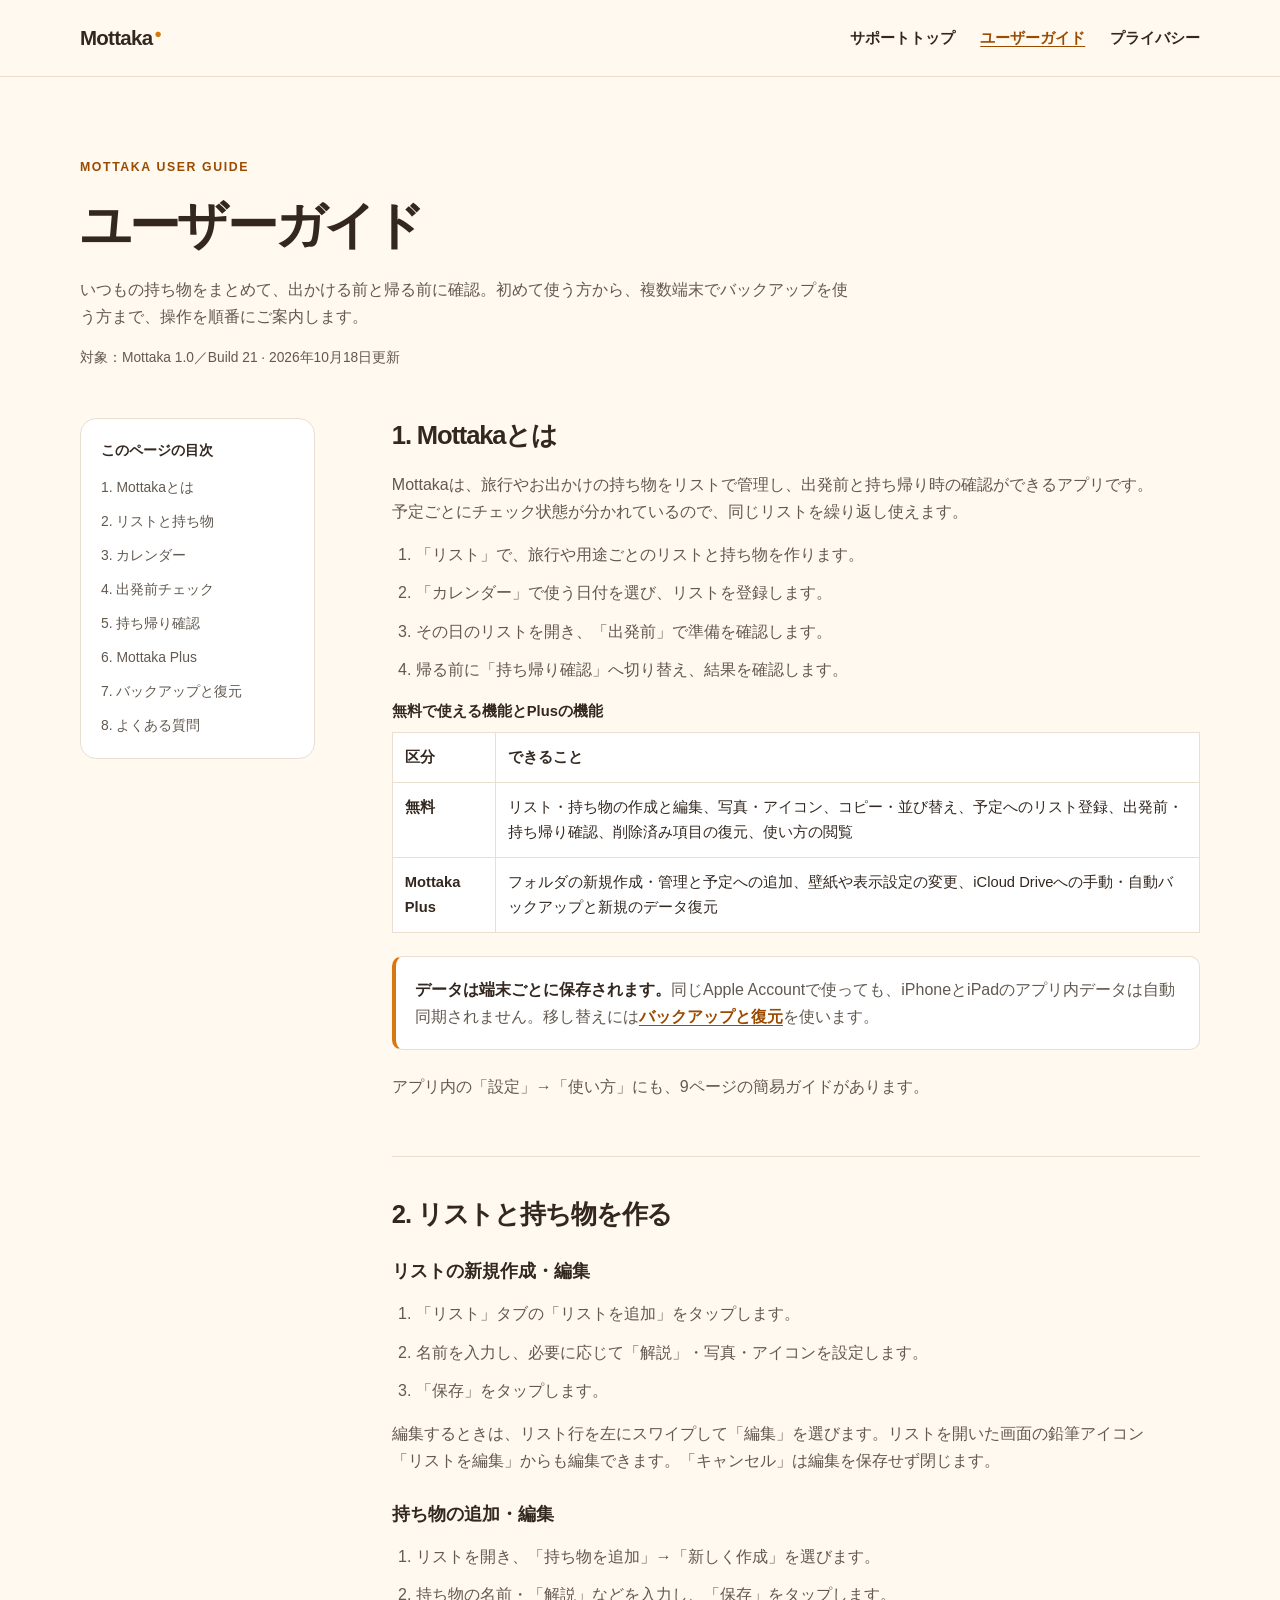
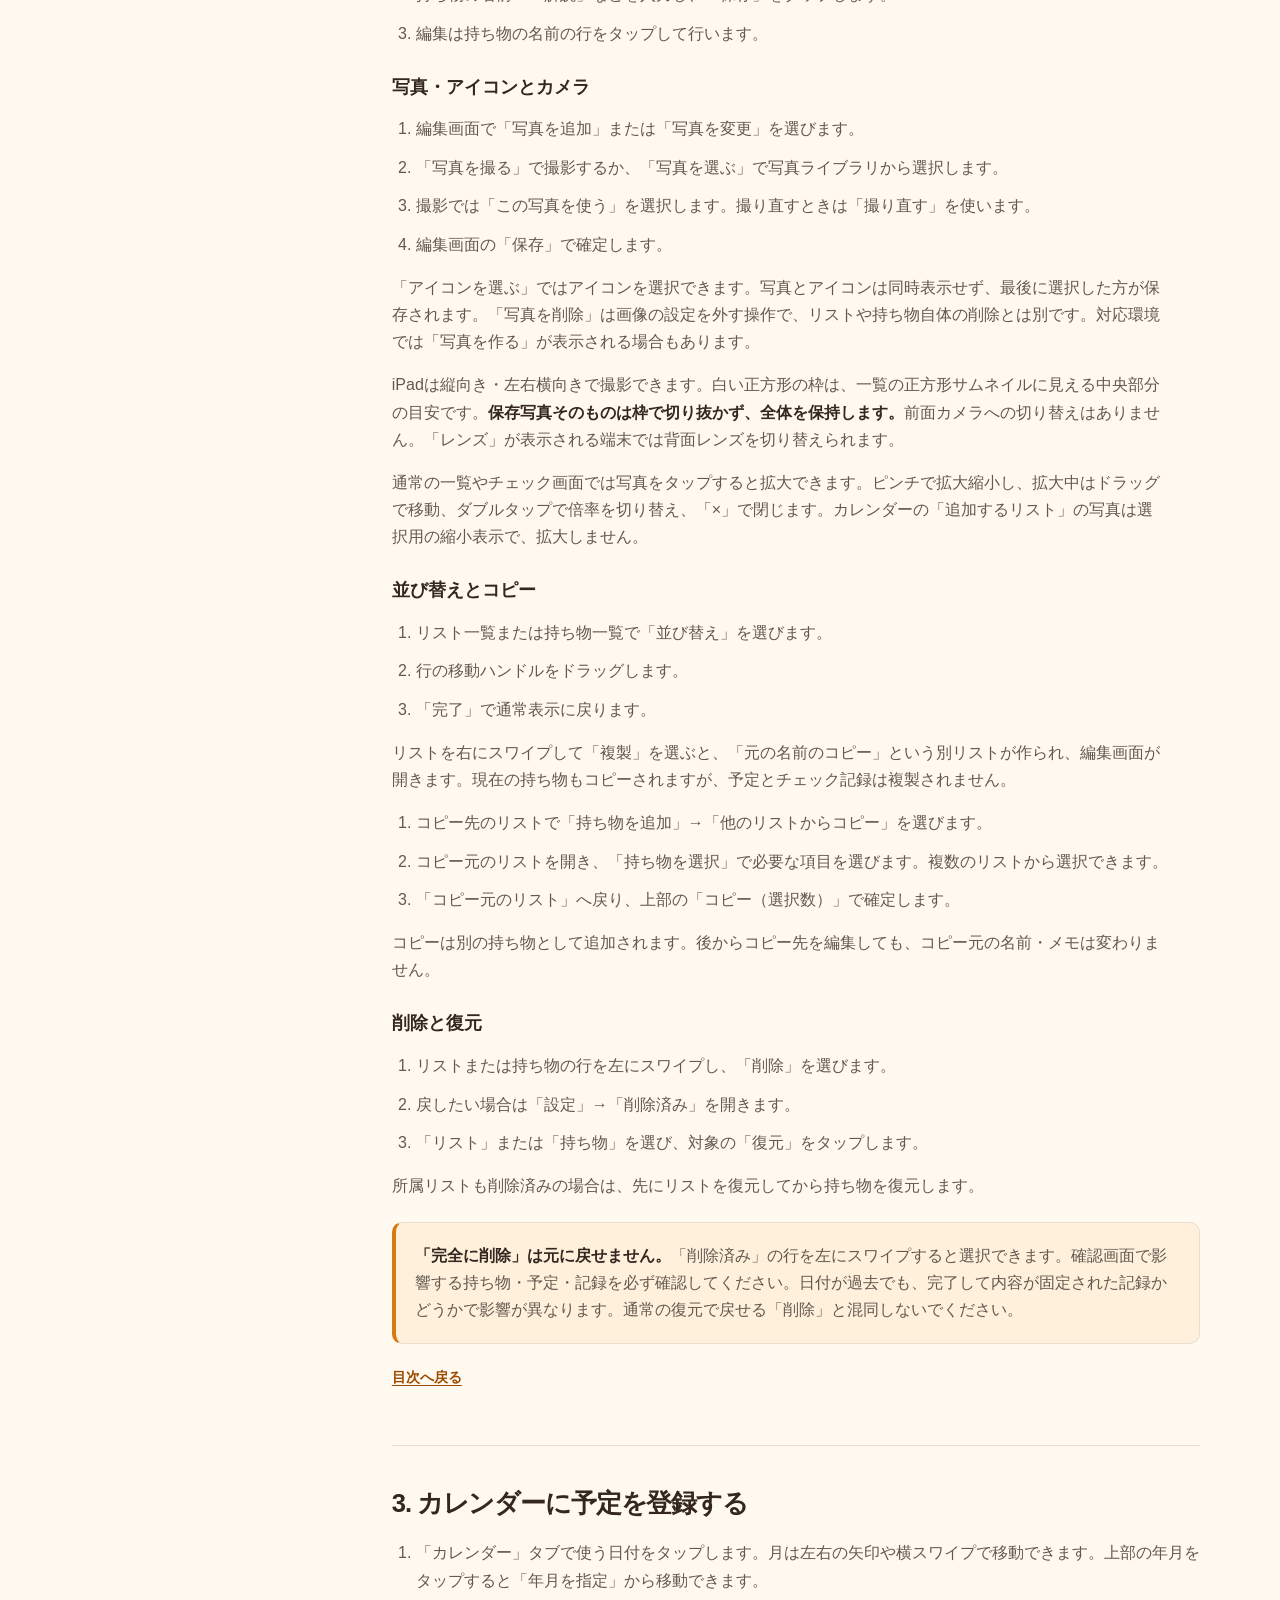
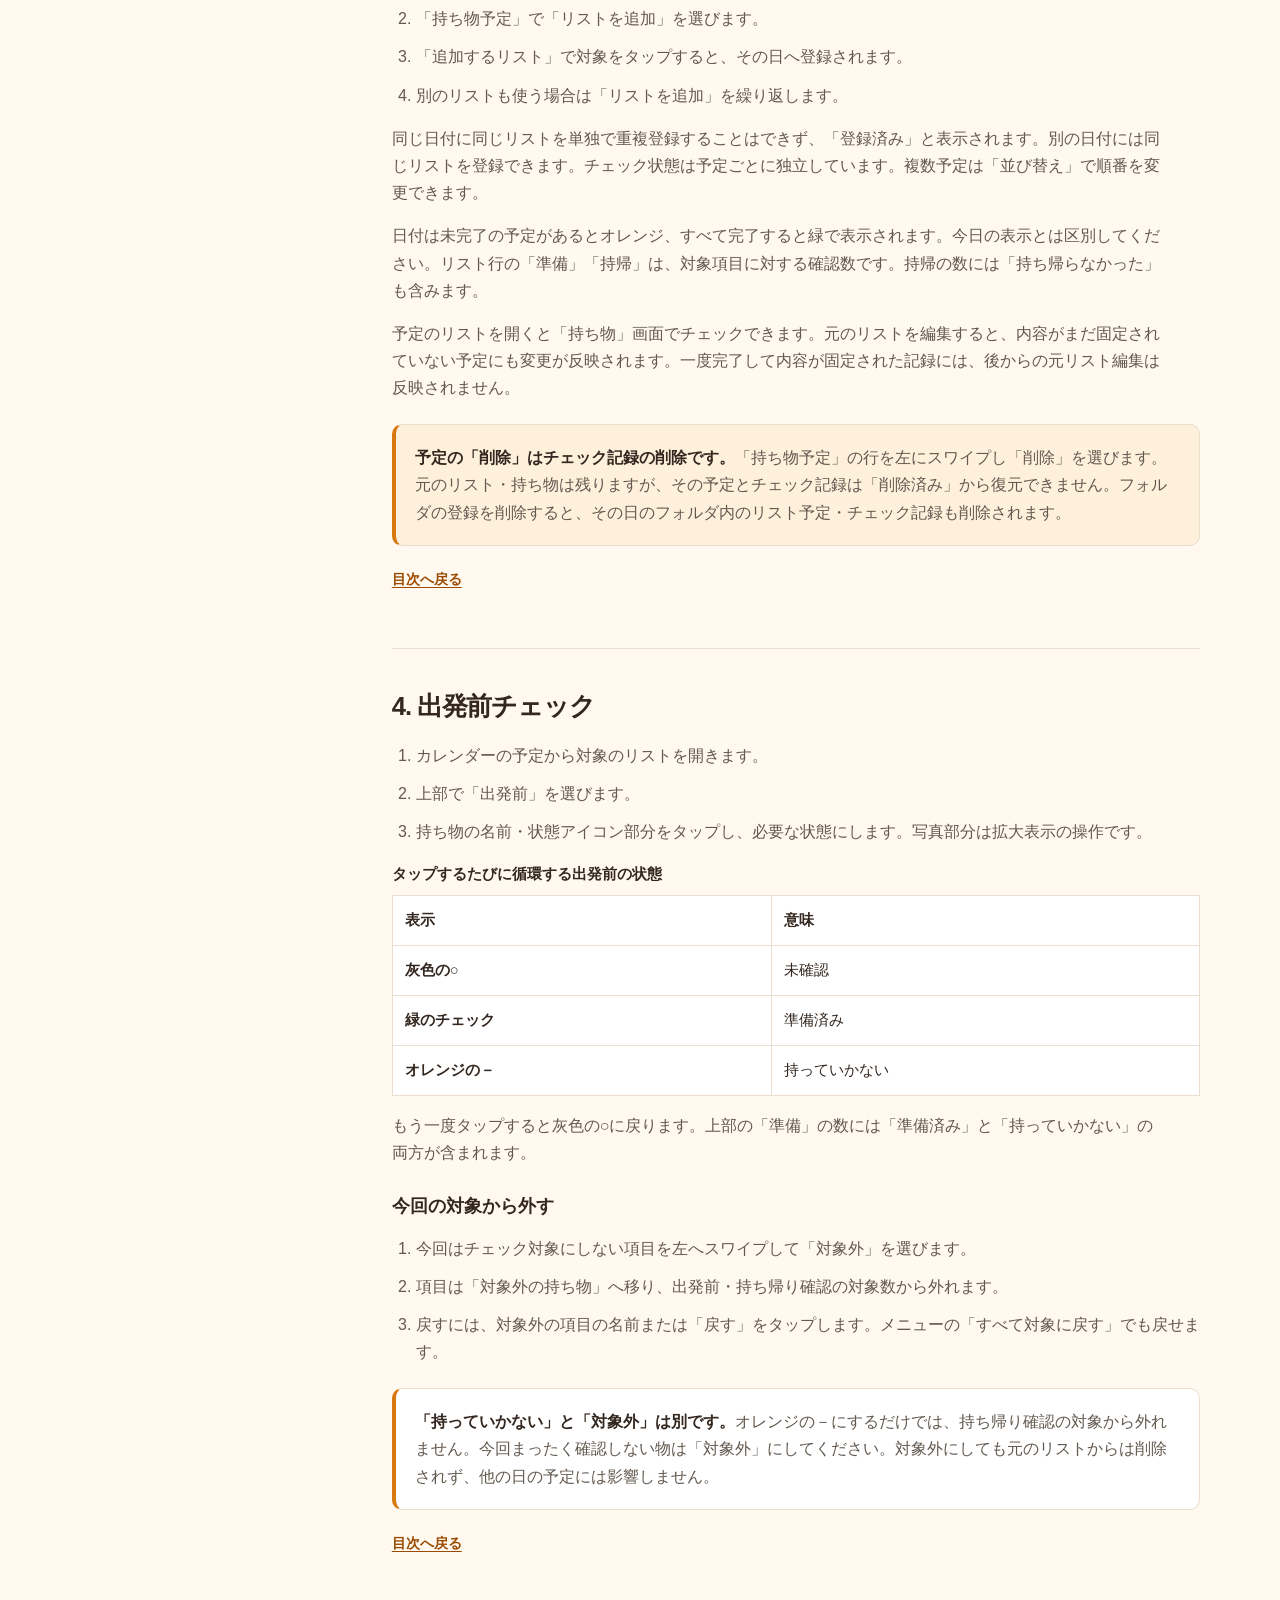
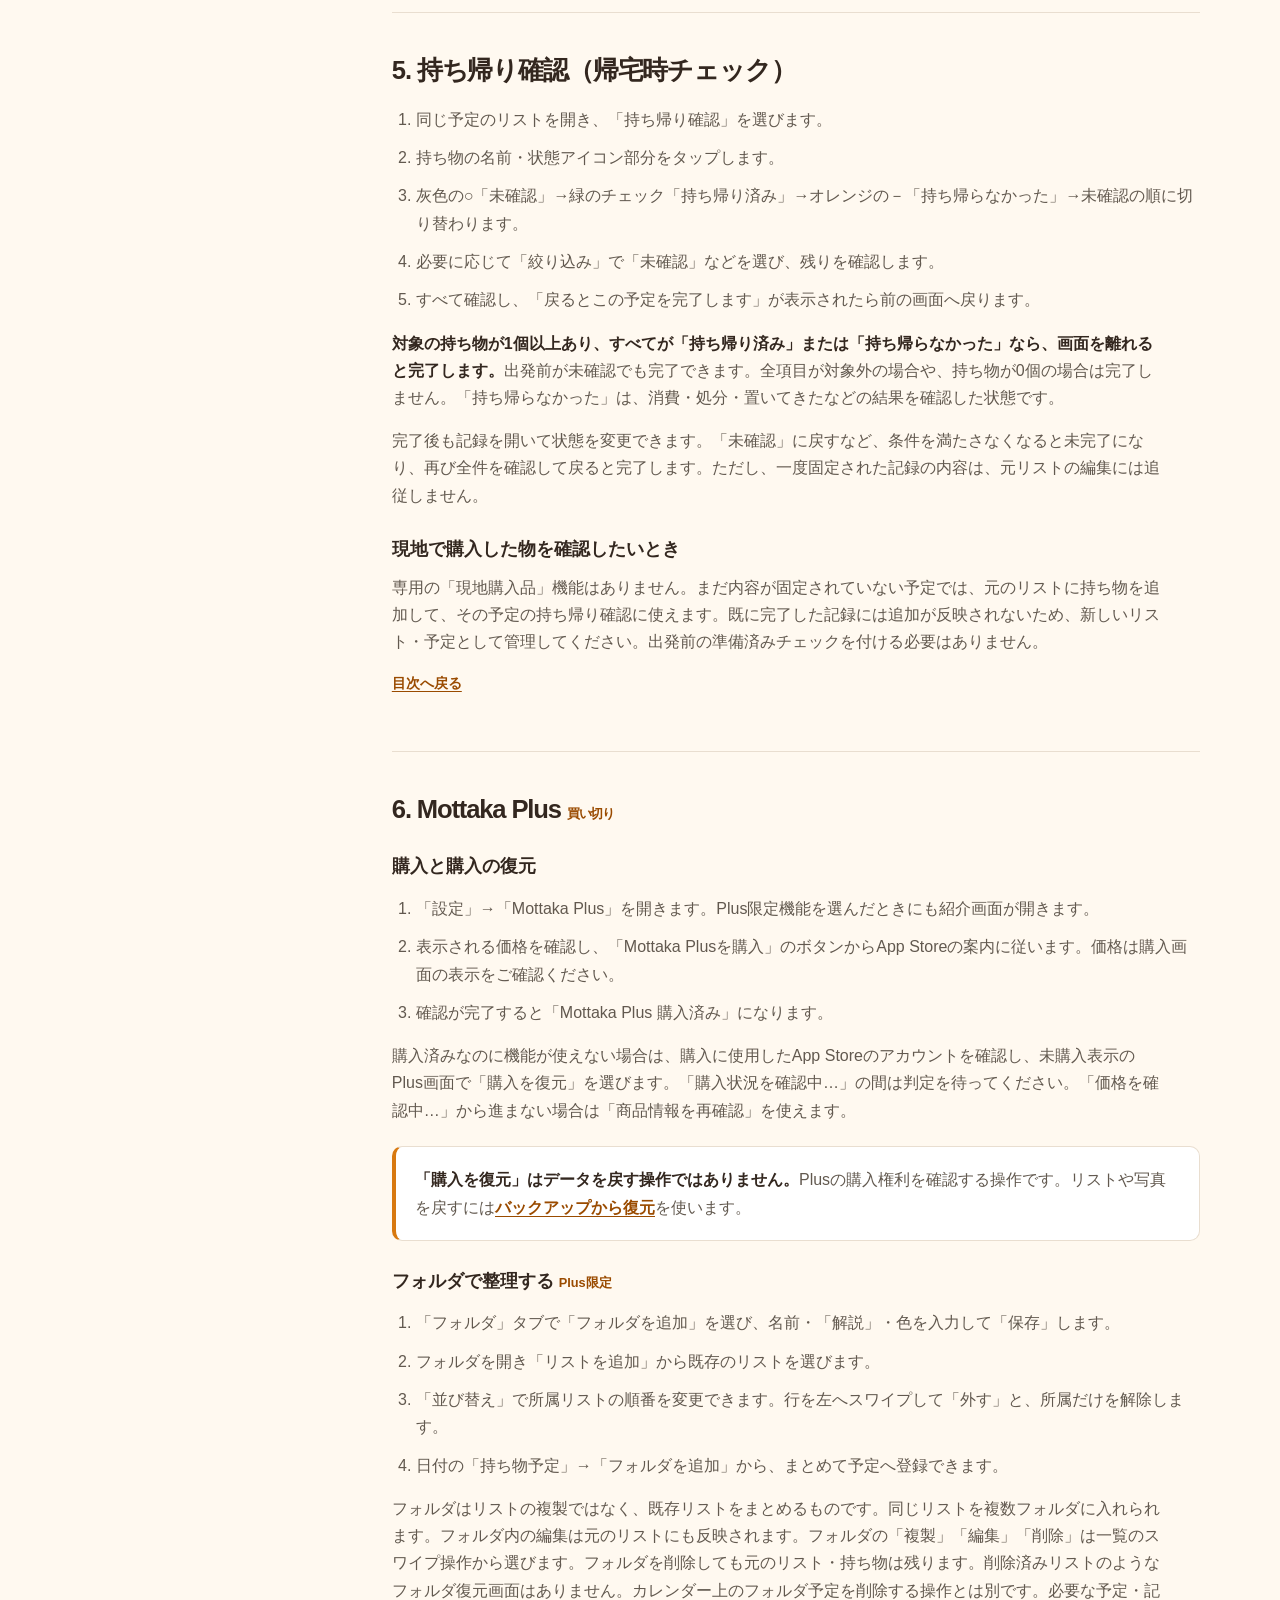
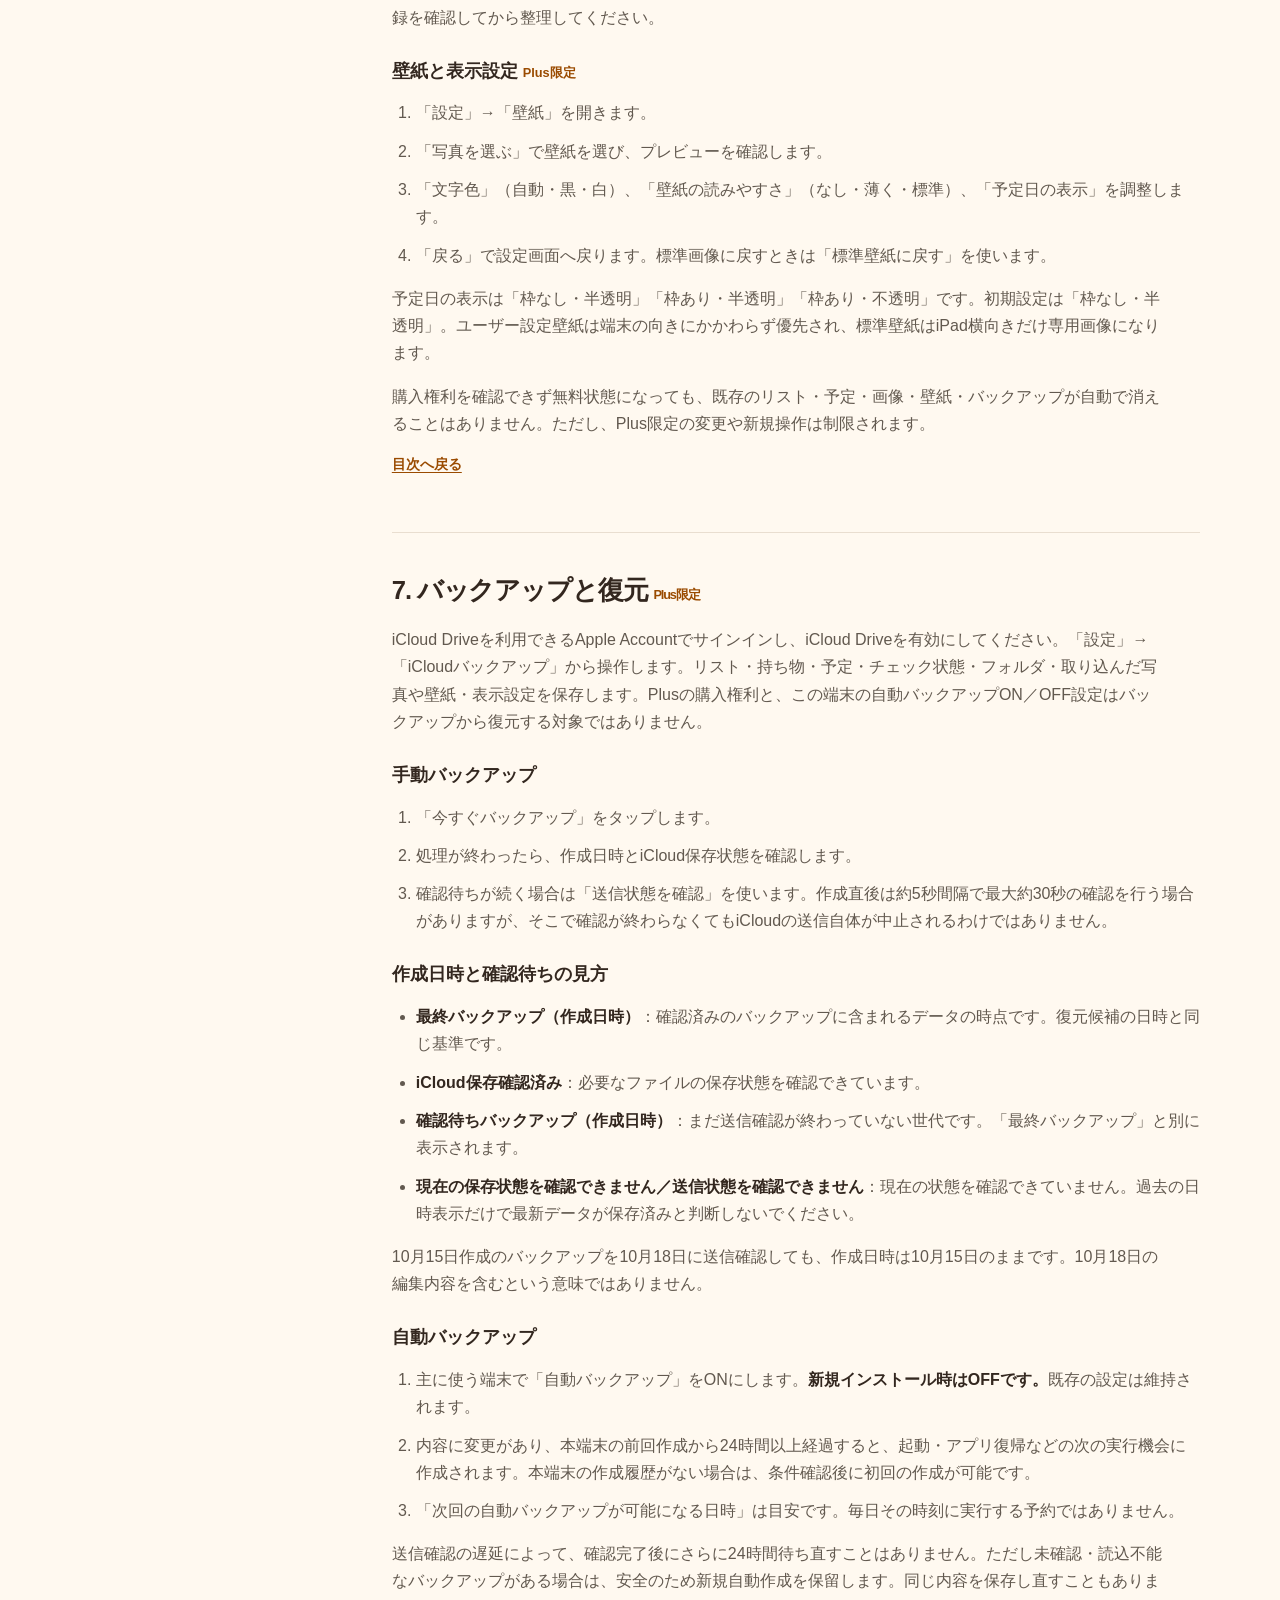
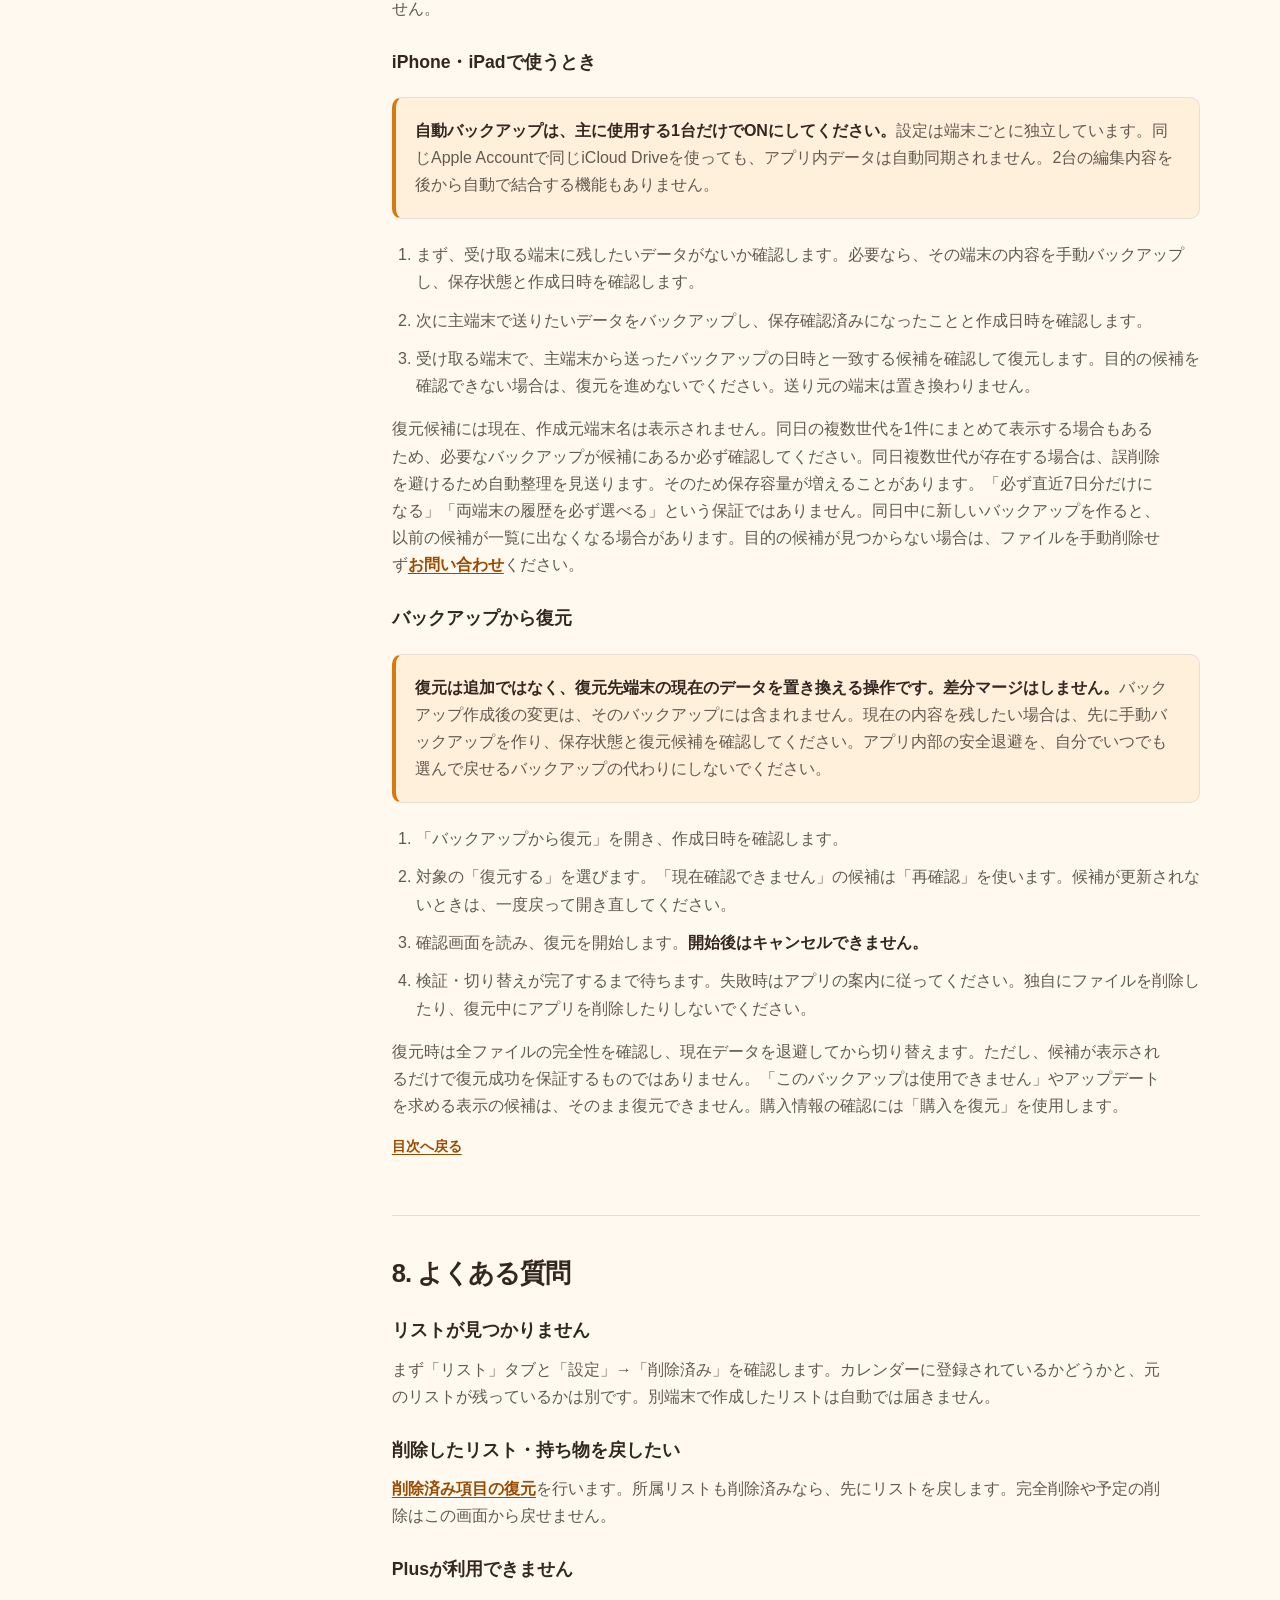
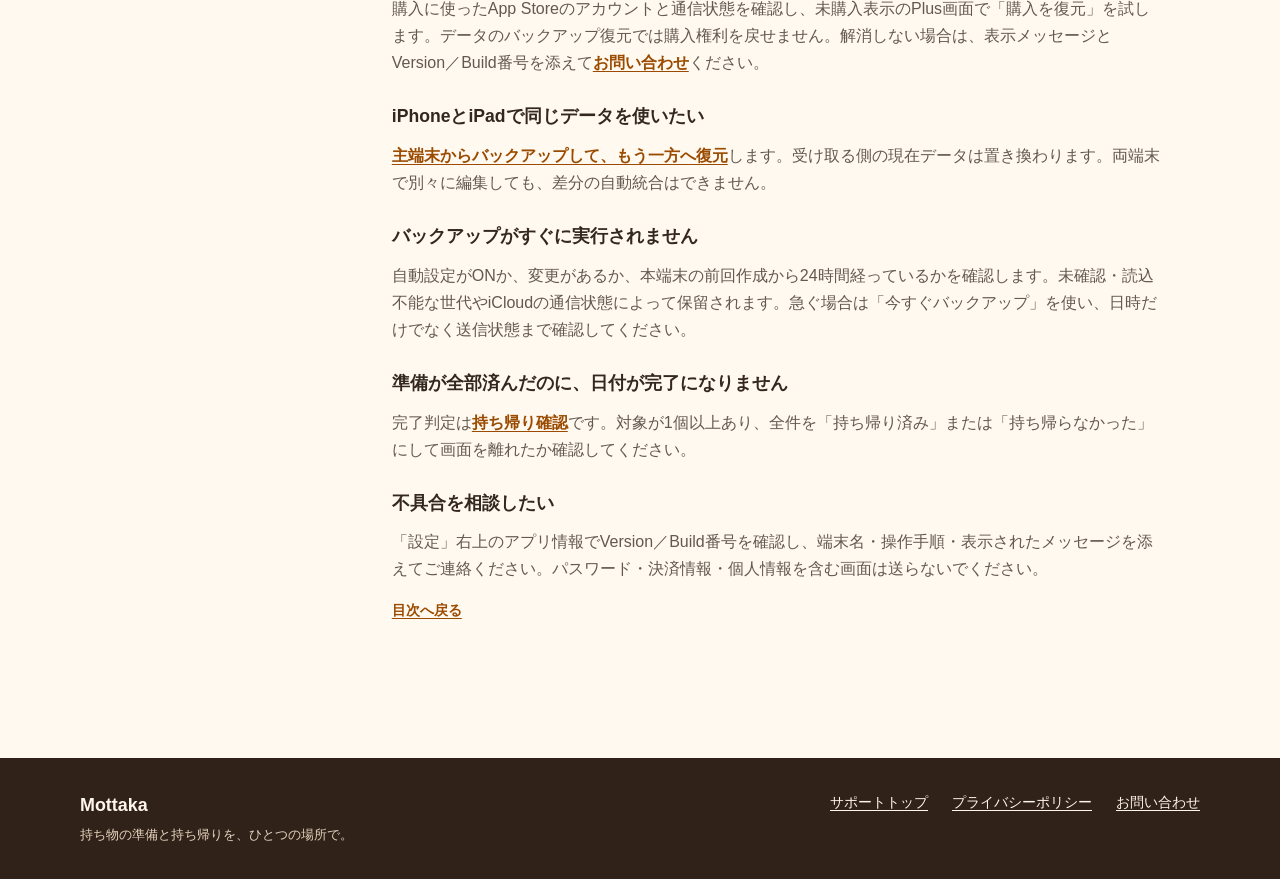
==== guide.html @ 9df83cac "Publish Mottaka user guide" ====
<!doctype html>
<html lang="ja">
<head>
  <meta charset="utf-8">
  <meta name="viewport" content="width=device-width, initial-scale=1">
  <meta name="description" content="Mottaka 1.0のユーザーガイド。リスト作成、予定、出発前・持ち帰り確認、Mottaka Plus、iCloudバックアップと復元の操作を説明します。">
  <meta name="theme-color" content="#fff9f0">
  <title>ユーザーガイド | Mottaka</title>
  <link rel="stylesheet" href="style.css">
  <style>
    .guide h3 { margin: 1.8rem 0 .8rem; }
    .guide ol, .guide ul { padding-left: 1.5rem; color: var(--muted); }
    .guide li { margin-bottom: .7rem; }
    .guide strong { color: var(--ink); }
    .guide .callout { margin: 1.4rem 0; padding: 1.2rem; background: var(--white); border: 1px solid var(--line); border-left: 4px solid var(--orange); border-radius: 10px; }
    .guide .callout p:last-child { margin-bottom: 0; }
    .guide .warning { background: #fff0dc; }
    .guide .badge { font-size: .8rem; color: var(--orange-dark); white-space: nowrap; }
    .guide .table-scroll { overflow-x: auto; margin: 1rem 0; }
    .guide table { width: 100%; border-collapse: collapse; background: var(--white); font-size: .92rem; }
    .guide caption { text-align: left; font-weight: 750; margin-bottom: .5rem; }
    .guide th, .guide td { border: 1px solid var(--line); padding: .75rem; text-align: left; vertical-align: top; }
    .guide th { color: var(--ink); }
    .guide .back-to-toc { font-size: .86rem; }
    .guide figure { margin: 1.5rem 0; }
    .guide figcaption { margin-top: .5rem; color: var(--muted); font-size: .86rem; }
    .guide figure[hidden] { display: none; }
    @media print { .site-header, .site-footer, .policy-toc, .back-to-toc { display: none; } .policy-layout { display: block; } .policy-section { break-inside: auto; } }
  </style>
</head>
<body>
  <a class="skip-link" href="#main">本文へ移動</a>
  <header class="site-header">
    <div class="shell header-inner">
      <a class="brand" href="index.html" aria-label="Mottaka サポートのトップへ">Mottaka<span class="brand-paw" aria-hidden="true">●</span></a>
      <nav class="site-nav" aria-label="メインナビゲーション">
        <a href="index.html">サポートトップ</a><a href="guide.html" aria-current="page">ユーザーガイド</a><a href="privacy.html">プライバシー</a>
      </nav>
    </div>
  </header>
  <main id="main" class="policy-page shell guide">
    <div class="policy-intro">
      <p class="eyebrow">Mottaka USER GUIDE</p>
      <h1>ユーザーガイド</h1>
      <p>いつもの持ち物をまとめて、出かける前と帰る前に確認。初めて使う方から、複数端末でバックアップを使う方まで、操作を順番にご案内します。</p>
      <p class="policy-date">対象：Mottaka 1.0／Build 21 · 2026年10月18日更新</p>
    </div>
    <div class="policy-layout">
      <nav class="policy-toc" id="toc" aria-label="ユーザーガイドの目次">
        <p>このページの目次</p>
        <a href="#overview">1. Mottakaとは</a><a href="#lists">2. リストと持ち物</a><a href="#calendar">3. カレンダー</a><a href="#departure">4. 出発前チェック</a><a href="#return">5. 持ち帰り確認</a><a href="#plus">6. Mottaka Plus</a><a href="#backup">7. バックアップと復元</a><a href="#faq">8. よくある質問</a>
      </nav>
      <div class="policy-content">
        <section class="policy-section" id="overview" aria-labelledby="overview-title">
          <h2 id="overview-title">1. Mottakaとは</h2>
          <p>Mottakaは、旅行やお出かけの持ち物をリストで管理し、出発前と持ち帰り時の確認ができるアプリです。予定ごとにチェック状態が分かれているので、同じリストを繰り返し使えます。</p>
          <ol><li>「リスト」で、旅行や用途ごとのリストと持ち物を作ります。</li><li>「カレンダー」で使う日付を選び、リストを登録します。</li><li>その日のリストを開き、「出発前」で準備を確認します。</li><li>帰る前に「持ち帰り確認」へ切り替え、結果を確認します。</li></ol>
          <div class="table-scroll"><table><caption>無料で使える機能とPlusの機能</caption><thead><tr><th scope="col">区分</th><th scope="col">できること</th></tr></thead><tbody><tr><th scope="row">無料</th><td>リスト・持ち物の作成と編集、写真・アイコン、コピー・並び替え、予定へのリスト登録、出発前・持ち帰り確認、削除済み項目の復元、使い方の閲覧</td></tr><tr><th scope="row">Mottaka Plus</th><td>フォルダの新規作成・管理と予定への追加、壁紙や表示設定の変更、iCloud Driveへの手動・自動バックアップと新規のデータ復元</td></tr></tbody></table></div>
          <div class="callout"><p><strong>データは端末ごとに保存されます。</strong>同じApple Accountで使っても、iPhoneとiPadのアプリ内データは自動同期されません。移し替えには<a href="#backup-sharing">バックアップと復元</a>を使います。</p></div>
          <p>アプリ内の「設定」→「使い方」にも、9ページの簡易ガイドがあります。</p>
        </section>
        <section class="policy-section" id="lists" aria-labelledby="lists-title">
          <h2 id="lists-title">2. リストと持ち物を作る</h2>
          <h3>リストの新規作成・編集</h3>
          <ol><li>「リスト」タブの「リストを追加」をタップします。</li><li>名前を入力し、必要に応じて「解説」・写真・アイコンを設定します。</li><li>「保存」をタップします。</li></ol>
          <p>編集するときは、リスト行を左にスワイプして「編集」を選びます。リストを開いた画面の鉛筆アイコン「リストを編集」からも編集できます。「キャンセル」は編集を保存せず閉じます。</p>
          <h3>持ち物の追加・編集</h3>
          <ol><li>リストを開き、「持ち物を追加」→「新しく作成」を選びます。</li><li>持ち物の名前・「解説」などを入力し、「保存」をタップします。</li><li>編集は持ち物の名前の行をタップして行います。</li></ol>
          <h3 id="photos">写真・アイコンとカメラ</h3>
          <ol><li>編集画面で「写真を追加」または「写真を変更」を選びます。</li><li>「写真を撮る」で撮影するか、「写真を選ぶ」で写真ライブラリから選択します。</li><li>撮影では「この写真を使う」を選択します。撮り直すときは「撮り直す」を使います。</li><li>編集画面の「保存」で確定します。</li></ol>
          <p>「アイコンを選ぶ」ではアイコンを選択できます。写真とアイコンは同時表示せず、最後に選択した方が保存されます。「写真を削除」は画像の設定を外す操作で、リストや持ち物自体の削除とは別です。対応環境では「写真を作る」が表示される場合もあります。</p>
          <p>iPadは縦向き・左右横向きで撮影できます。白い正方形の枠は、一覧の正方形サムネイルに見える中央部分の目安です。<strong>保存写真そのものは枠で切り抜かず、全体を保持します。</strong>前面カメラへの切り替えはありません。「レンズ」が表示される端末では背面レンズを切り替えられます。</p>
          <p>通常の一覧やチェック画面では写真をタップすると拡大できます。ピンチで拡大縮小し、拡大中はドラッグで移動、ダブルタップで倍率を切り替え、「×」で閉じます。カレンダーの「追加するリスト」の写真は選択用の縮小表示で、拡大しません。</p>
          <!-- 画像追加時はhiddenを外し、imgと実画面に合うaltを追加する。個人情報のない画像を使用。 -->
          <figure hidden data-screenshot-slot="list-and-camera"><figcaption>リスト編集と、白いガイド枠が見えるカメラ画面</figcaption></figure>
          <h3>並び替えとコピー</h3>
          <ol><li>リスト一覧または持ち物一覧で「並び替え」を選びます。</li><li>行の移動ハンドルをドラッグします。</li><li>「完了」で通常表示に戻ります。</li></ol>
          <p>リストを右にスワイプして「複製」を選ぶと、「元の名前のコピー」という別リストが作られ、編集画面が開きます。現在の持ち物もコピーされますが、予定とチェック記録は複製されません。</p>
          <ol><li>コピー先のリストで「持ち物を追加」→「他のリストからコピー」を選びます。</li><li>コピー元のリストを開き、「持ち物を選択」で必要な項目を選びます。複数のリストから選択できます。</li><li>「コピー元のリスト」へ戻り、上部の「コピー（選択数）」で確定します。</li></ol>
          <p>コピーは別の持ち物として追加されます。後からコピー先を編集しても、コピー元の名前・メモは変わりません。</p>
          <h3 id="trash">削除と復元</h3>
          <ol><li>リストまたは持ち物の行を左にスワイプし、「削除」を選びます。</li><li>戻したい場合は「設定」→「削除済み」を開きます。</li><li>「リスト」または「持ち物」を選び、対象の「復元」をタップします。</li></ol>
          <p>所属リストも削除済みの場合は、先にリストを復元してから持ち物を復元します。</p>
          <div class="callout warning"><p><strong>「完全に削除」は元に戻せません。</strong>「削除済み」の行を左にスワイプすると選択できます。確認画面で影響する持ち物・予定・記録を必ず確認してください。日付が過去でも、完了して内容が固定された記録かどうかで影響が異なります。通常の復元で戻せる「削除」と混同しないでください。</p></div>
          <p class="back-to-toc"><a href="#toc">目次へ戻る</a></p>
        </section>
        <section class="policy-section" id="calendar" aria-labelledby="calendar-title">
          <h2 id="calendar-title">3. カレンダーに予定を登録する</h2>
          <ol><li>「カレンダー」タブで使う日付をタップします。月は左右の矢印や横スワイプで移動できます。上部の年月をタップすると「年月を指定」から移動できます。</li><li>「持ち物予定」で「リストを追加」を選びます。</li><li>「追加するリスト」で対象をタップすると、その日へ登録されます。</li><li>別のリストも使う場合は「リストを追加」を繰り返します。</li></ol>
          <p>同じ日付に同じリストを単独で重複登録することはできず、「登録済み」と表示されます。別の日付には同じリストを登録できます。チェック状態は予定ごとに独立しています。複数予定は「並び替え」で順番を変更できます。</p>
          <p>日付は未完了の予定があるとオレンジ、すべて完了すると緑で表示されます。今日の表示とは区別してください。リスト行の「準備」「持帰」は、対象項目に対する確認数です。持帰の数には「持ち帰らなかった」も含みます。</p>
          <p>予定のリストを開くと「持ち物」画面でチェックできます。元のリストを編集すると、内容がまだ固定されていない予定にも変更が反映されます。一度完了して内容が固定された記録には、後からの元リスト編集は反映されません。</p>
          <div class="callout warning"><p><strong>予定の「削除」はチェック記録の削除です。</strong>「持ち物予定」の行を左にスワイプし「削除」を選びます。元のリスト・持ち物は残りますが、その予定とチェック記録は「削除済み」から復元できません。フォルダの登録を削除すると、その日のフォルダ内のリスト予定・チェック記録も削除されます。</p></div>
          <figure hidden data-screenshot-slot="calendar"><figcaption>日付の状態表示、「持ち物予定」と「追加するリスト」</figcaption></figure>
          <p class="back-to-toc"><a href="#toc">目次へ戻る</a></p>
        </section>
        <section class="policy-section" id="departure" aria-labelledby="departure-title">
          <h2 id="departure-title">4. 出発前チェック</h2>
          <ol><li>カレンダーの予定から対象のリストを開きます。</li><li>上部で「出発前」を選びます。</li><li>持ち物の名前・状態アイコン部分をタップし、必要な状態にします。写真部分は拡大表示の操作です。</li></ol>
          <div class="table-scroll"><table><caption>タップするたびに循環する出発前の状態</caption><thead><tr><th scope="col">表示</th><th scope="col">意味</th></tr></thead><tbody><tr><th scope="row">灰色の○</th><td>未確認</td></tr><tr><th scope="row">緑のチェック</th><td>準備済み</td></tr><tr><th scope="row">オレンジの－</th><td>持っていかない</td></tr></tbody></table></div>
          <p>もう一度タップすると灰色の○に戻ります。上部の「準備」の数には「準備済み」と「持っていかない」の両方が含まれます。</p>
          <h3 id="exclude">今回の対象から外す</h3>
          <ol><li>今回はチェック対象にしない項目を左へスワイプして「対象外」を選びます。</li><li>項目は「対象外の持ち物」へ移り、出発前・持ち帰り確認の対象数から外れます。</li><li>戻すには、対象外の項目の名前または「戻す」をタップします。メニューの「すべて対象に戻す」でも戻せます。</li></ol>
          <div class="callout"><p><strong>「持っていかない」と「対象外」は別です。</strong>オレンジの－にするだけでは、持ち帰り確認の対象から外れません。今回まったく確認しない物は「対象外」にしてください。対象外にしても元のリストからは削除されず、他の日の予定には影響しません。</p></div>
          <figure hidden data-screenshot-slot="departure"><figcaption>出発前の3状態と「対象外の持ち物」</figcaption></figure>
          <p class="back-to-toc"><a href="#toc">目次へ戻る</a></p>
        </section>
        <section class="policy-section" id="return" aria-labelledby="return-title">
          <h2 id="return-title">5. 持ち帰り確認（帰宅時チェック）</h2>
          <ol><li>同じ予定のリストを開き、「持ち帰り確認」を選びます。</li><li>持ち物の名前・状態アイコン部分をタップします。</li><li>灰色の○「未確認」→緑のチェック「持ち帰り済み」→オレンジの－「持ち帰らなかった」→未確認の順に切り替わります。</li><li>必要に応じて「絞り込み」で「未確認」などを選び、残りを確認します。</li><li>すべて確認し、「戻るとこの予定を完了します」が表示されたら前の画面へ戻ります。</li></ol>
          <p><strong>対象の持ち物が1個以上あり、すべてが「持ち帰り済み」または「持ち帰らなかった」なら、画面を離れると完了します。</strong>出発前が未確認でも完了できます。全項目が対象外の場合や、持ち物が0個の場合は完了しません。「持ち帰らなかった」は、消費・処分・置いてきたなどの結果を確認した状態です。</p>
          <p>完了後も記録を開いて状態を変更できます。「未確認」に戻すなど、条件を満たさなくなると未完了になり、再び全件を確認して戻ると完了します。ただし、一度固定された記録の内容は、元リストの編集には追従しません。</p>
          <h3>現地で購入した物を確認したいとき</h3>
          <p>専用の「現地購入品」機能はありません。まだ内容が固定されていない予定では、元のリストに持ち物を追加して、その予定の持ち帰り確認に使えます。既に完了した記録には追加が反映されないため、新しいリスト・予定として管理してください。出発前の準備済みチェックを付ける必要はありません。</p>
          <figure hidden data-screenshot-slot="return"><figcaption>持ち帰りの絞り込みと完了前の案内</figcaption></figure>
          <p class="back-to-toc"><a href="#toc">目次へ戻る</a></p>
        </section>
        <section class="policy-section" id="plus" aria-labelledby="plus-title">
          <h2 id="plus-title">6. Mottaka Plus <span class="badge">買い切り</span></h2>
          <h3>購入と購入の復元</h3>
          <ol><li>「設定」→「Mottaka Plus」を開きます。Plus限定機能を選んだときにも紹介画面が開きます。</li><li>表示される価格を確認し、「Mottaka Plusを購入」のボタンからApp Storeの案内に従います。価格は購入画面の表示をご確認ください。</li><li>確認が完了すると「Mottaka Plus 購入済み」になります。</li></ol>
          <p>購入済みなのに機能が使えない場合は、購入に使用したApp Storeのアカウントを確認し、未購入表示のPlus画面で「購入を復元」を選びます。「購入状況を確認中…」の間は判定を待ってください。「価格を確認中…」から進まない場合は「商品情報を再確認」を使えます。</p>
          <div class="callout"><p><strong>「購入を復元」はデータを戻す操作ではありません。</strong>Plusの購入権利を確認する操作です。リストや写真を戻すには<a href="#restore">バックアップから復元</a>を使います。</p></div>
          <h3>フォルダで整理する <span class="badge">Plus限定</span></h3>
          <ol><li>「フォルダ」タブで「フォルダを追加」を選び、名前・「解説」・色を入力して「保存」します。</li><li>フォルダを開き「リストを追加」から既存のリストを選びます。</li><li>「並び替え」で所属リストの順番を変更できます。行を左へスワイプして「外す」と、所属だけを解除します。</li><li>日付の「持ち物予定」→「フォルダを追加」から、まとめて予定へ登録できます。</li></ol>
          <p>フォルダはリストの複製ではなく、既存リストをまとめるものです。同じリストを複数フォルダに入れられます。フォルダ内の編集は元のリストにも反映されます。フォルダの「複製」「編集」「削除」は一覧のスワイプ操作から選びます。フォルダを削除しても元のリスト・持ち物は残ります。削除済みリストのようなフォルダ復元画面はありません。カレンダー上のフォルダ予定を削除する操作とは別です。必要な予定・記録を確認してから整理してください。</p>
          <h3>壁紙と表示設定 <span class="badge">Plus限定</span></h3>
          <ol><li>「設定」→「壁紙」を開きます。</li><li>「写真を選ぶ」で壁紙を選び、プレビューを確認します。</li><li>「文字色」（自動・黒・白）、「壁紙の読みやすさ」（なし・薄く・標準）、「予定日の表示」を調整します。</li><li>「戻る」で設定画面へ戻ります。標準画像に戻すときは「標準壁紙に戻す」を使います。</li></ol>
          <p>予定日の表示は「枠なし・半透明」「枠あり・半透明」「枠あり・不透明」です。初期設定は「枠なし・半透明」。ユーザー設定壁紙は端末の向きにかかわらず優先され、標準壁紙はiPad横向きだけ専用画像になります。</p>
          <p>購入権利を確認できず無料状態になっても、既存のリスト・予定・画像・壁紙・バックアップが自動で消えることはありません。ただし、Plus限定の変更や新規操作は制限されます。</p>
          <figure hidden data-screenshot-slot="plus"><figcaption>Plus購入画面、フォルダ、壁紙設定</figcaption></figure>
          <p class="back-to-toc"><a href="#toc">目次へ戻る</a></p>
        </section>
        <section class="policy-section" id="backup" aria-labelledby="backup-title">
          <h2 id="backup-title">7. バックアップと復元 <span class="badge">Plus限定</span></h2>
          <p>iCloud Driveを利用できるApple Accountでサインインし、iCloud Driveを有効にしてください。「設定」→「iCloudバックアップ」から操作します。リスト・持ち物・予定・チェック状態・フォルダ・取り込んだ写真や壁紙・表示設定を保存します。Plusの購入権利と、この端末の自動バックアップON／OFF設定はバックアップから復元する対象ではありません。</p>
          <h3>手動バックアップ</h3>
          <ol><li>「今すぐバックアップ」をタップします。</li><li>処理が終わったら、作成日時とiCloud保存状態を確認します。</li><li>確認待ちが続く場合は「送信状態を確認」を使います。作成直後は約5秒間隔で最大約30秒の確認を行う場合がありますが、そこで確認が終わらなくてもiCloudの送信自体が中止されるわけではありません。</li></ol>
          <h3>作成日時と確認待ちの見方</h3>
          <ul><li><strong>最終バックアップ（作成日時）</strong>：確認済みのバックアップに含まれるデータの時点です。復元候補の日時と同じ基準です。</li><li><strong>iCloud保存確認済み</strong>：必要なファイルの保存状態を確認できています。</li><li><strong>確認待ちバックアップ（作成日時）</strong>：まだ送信確認が終わっていない世代です。「最終バックアップ」と別に表示されます。</li><li><strong>現在の保存状態を確認できません／送信状態を確認できません</strong>：現在の状態を確認できていません。過去の日時表示だけで最新データが保存済みと判断しないでください。</li></ul>
          <p>10月15日作成のバックアップを10月18日に送信確認しても、作成日時は10月15日のままです。10月18日の編集内容を含むという意味ではありません。</p>
          <h3>自動バックアップ</h3>
          <ol><li>主に使う端末で「自動バックアップ」をONにします。<strong>新規インストール時はOFFです。</strong>既存の設定は維持されます。</li><li>内容に変更があり、本端末の前回作成から24時間以上経過すると、起動・アプリ復帰などの次の実行機会に作成されます。本端末の作成履歴がない場合は、条件確認後に初回の作成が可能です。</li><li>「次回の自動バックアップが可能になる日時」は目安です。毎日その時刻に実行する予約ではありません。</li></ol>
          <p>送信確認の遅延によって、確認完了後にさらに24時間待ち直すことはありません。ただし未確認・読込不能なバックアップがある場合は、安全のため新規自動作成を保留します。同じ内容を保存し直すこともありません。</p>
          <h3 id="backup-sharing">iPhone・iPadで使うとき</h3>
          <div class="callout warning"><p><strong>自動バックアップは、主に使用する1台だけでONにしてください。</strong>設定は端末ごとに独立しています。同じApple Accountで同じiCloud Driveを使っても、アプリ内データは自動同期されません。2台の編集内容を後から自動で結合する機能もありません。</p></div>
          <ol><li>まず、受け取る端末に残したいデータがないか確認します。必要なら、その端末の内容を手動バックアップし、保存状態と作成日時を確認します。</li><li>次に主端末で送りたいデータをバックアップし、保存確認済みになったことと作成日時を確認します。</li><li>受け取る端末で、主端末から送ったバックアップの日時と一致する候補を確認して復元します。目的の候補を確認できない場合は、復元を進めないでください。送り元の端末は置き換わりません。</li></ol>
          <p>復元候補には現在、作成元端末名は表示されません。同日の複数世代を1件にまとめて表示する場合もあるため、必要なバックアップが候補にあるか必ず確認してください。同日複数世代が存在する場合は、誤削除を避けるため自動整理を見送ります。そのため保存容量が増えることがあります。「必ず直近7日分だけになる」「両端末の履歴を必ず選べる」という保証ではありません。同日中に新しいバックアップを作ると、以前の候補が一覧に出なくなる場合があります。目的の候補が見つからない場合は、ファイルを手動削除せず<a href="index.html#contact">お問い合わせ</a>ください。</p>
          <h3 id="restore">バックアップから復元</h3>
          <div class="callout warning"><p><strong>復元は追加ではなく、復元先端末の現在のデータを置き換える操作です。差分マージはしません。</strong>バックアップ作成後の変更は、そのバックアップには含まれません。現在の内容を残したい場合は、先に手動バックアップを作り、保存状態と復元候補を確認してください。アプリ内部の安全退避を、自分でいつでも選んで戻せるバックアップの代わりにしないでください。</p></div>
          <ol><li>「バックアップから復元」を開き、作成日時を確認します。</li><li>対象の「復元する」を選びます。「現在確認できません」の候補は「再確認」を使います。候補が更新されないときは、一度戻って開き直してください。</li><li>確認画面を読み、復元を開始します。<strong>開始後はキャンセルできません。</strong></li><li>検証・切り替えが完了するまで待ちます。失敗時はアプリの案内に従ってください。独自にファイルを削除したり、復元中にアプリを削除したりしないでください。</li></ol>
          <p>復元時は全ファイルの完全性を確認し、現在データを退避してから切り替えます。ただし、候補が表示されるだけで復元成功を保証するものではありません。「このバックアップは使用できません」やアップデートを求める表示の候補は、そのまま復元できません。購入情報の確認には「購入を復元」を使用します。</p>
          <figure hidden data-screenshot-slot="backup"><figcaption>確認済み・確認待ちの日時表示と復元確認画面</figcaption></figure>
          <p class="back-to-toc"><a href="#toc">目次へ戻る</a></p>
        </section>
        <section class="policy-section" id="faq" aria-labelledby="faq-title">
          <h2 id="faq-title">8. よくある質問</h2>
          <h3>リストが見つかりません</h3><p>まず「リスト」タブと「設定」→「削除済み」を確認します。カレンダーに登録されているかどうかと、元のリストが残っているかは別です。別端末で作成したリストは自動では届きません。</p>
          <h3>削除したリスト・持ち物を戻したい</h3><p><a href="#trash">削除済み項目の復元</a>を行います。所属リストも削除済みなら、先にリストを戻します。完全削除や予定の削除はこの画面から戻せません。</p>
          <h3>Plusが利用できません</h3><p>購入に使ったApp Storeのアカウントと通信状態を確認し、未購入表示のPlus画面で「購入を復元」を試します。データのバックアップ復元では購入権利を戻せません。解消しない場合は、表示メッセージとVersion／Build番号を添えて<a href="index.html#contact">お問い合わせ</a>ください。</p>
          <h3>iPhoneとiPadで同じデータを使いたい</h3><p><a href="#backup-sharing">主端末からバックアップして、もう一方へ復元</a>します。受け取る側の現在データは置き換わります。両端末で別々に編集しても、差分の自動統合はできません。</p>
          <h3>バックアップがすぐに実行されません</h3><p>自動設定がONか、変更があるか、本端末の前回作成から24時間経っているかを確認します。未確認・読込不能な世代やiCloudの通信状態によって保留されます。急ぐ場合は「今すぐバックアップ」を使い、日時だけでなく送信状態まで確認してください。</p>
          <h3>準備が全部済んだのに、日付が完了になりません</h3><p>完了判定は<a href="#return">持ち帰り確認</a>です。対象が1個以上あり、全件を「持ち帰り済み」または「持ち帰らなかった」にして画面を離れたか確認してください。</p>
          <h3>不具合を相談したい</h3><p>「設定」右上のアプリ情報でVersion／Build番号を確認し、端末名・操作手順・表示されたメッセージを添えてご連絡ください。パスワード・決済情報・個人情報を含む画面は送らないでください。</p>
          <p class="back-to-toc"><a href="#toc">目次へ戻る</a></p>
        </section>
      </div>
    </div>
  </main>
  <footer class="site-footer"><div class="shell footer-inner"><p><strong>Mottaka</strong><span>持ち物の準備と持ち帰りを、ひとつの場所で。</span></p><nav aria-label="フッターナビゲーション"><a href="index.html">サポートトップ</a><a href="privacy.html">プライバシーポリシー</a><a href="mailto:mottaka.support@gmail.com">お問い合わせ</a></nav></div></footer>
</body>
</html>
---- style.css ----
:root {
  color-scheme: light;
  --ink: #33271f;
  --muted: #62594f;
  --orange: #d87910;
  --orange-dark: #9a4b00;
  --paper: #fff9f0;
  --white: #fff;
  --line: #e9ded0;
  --soft: #f6efe5;
  font-family: -apple-system, BlinkMacSystemFont, "Hiragino Kaku Gothic ProN", "Yu Gothic", Meiryo, sans-serif;
  line-height: 1.7;
  -webkit-text-size-adjust: 100%;
}

* { box-sizing: border-box; }
html { scroll-behavior: smooth; }
body { margin: 0; color: var(--ink); background: var(--paper); }
img { display: block; max-width: 100%; height: auto; }
a { color: var(--orange-dark); text-underline-offset: .2em; }
a:hover { text-decoration-thickness: 2px; }
:focus-visible { outline: 3px solid var(--orange); outline-offset: 4px; border-radius: 3px; }
.shell { width: min(100% - 2.5rem, 1120px); margin-inline: auto; }
.skip-link { position: absolute; left: 1rem; top: -5rem; padding: .55rem .9rem; z-index: 10; background: var(--white); }
.skip-link:focus { top: .75rem; }

.site-header { background: rgba(255, 249, 240, .96); border-bottom: 1px solid var(--line); }
.header-inner { min-height: 76px; display: flex; align-items: center; justify-content: space-between; gap: 1.5rem; }
.brand { display: inline-flex; align-items: center; gap: .12rem; color: var(--ink); text-decoration: none; font-size: 1.28rem; font-weight: 800; letter-spacing: -.035em; white-space: nowrap; }
.brand-paw { color: var(--orange); font-size: .8rem; transform: translateY(-.28rem); }
.site-nav { display: flex; flex-wrap: wrap; align-items: center; gap: .6rem 1.55rem; }
.site-nav a { color: var(--ink); text-decoration: none; font-size: .91rem; font-weight: 650; }
.site-nav a:hover, .site-nav a[aria-current="page"] { color: var(--orange-dark); text-decoration: underline; }

.hero { min-height: 520px; display: grid; grid-template-columns: 1.05fr .95fr; align-items: center; gap: clamp(2rem, 6vw, 5.5rem); padding-block: clamp(3.5rem, 8vw, 6.5rem); }
.eyebrow { margin: 0 0 .8rem; color: var(--orange-dark); font-size: .77rem; font-weight: 800; letter-spacing: .13em; text-transform: uppercase; }
h1, h2, h3, p { overflow-wrap: anywhere; }
h1, h2, h3 { line-height: 1.35; }
h1 { margin: 0; font-size: clamp(2.25rem, 5vw, 4.25rem); letter-spacing: -.055em; }
h2 { margin: 0; font-size: clamp(1.75rem, 3vw, 2.4rem); letter-spacing: -.045em; }
h3 { margin: 0; font-size: 1.1rem; }
p { margin-block: 0 1rem; }
.hero-lead { max-width: 36rem; margin-top: 1.5rem; color: var(--muted); font-size: clamp(1rem, 1.5vw, 1.14rem); }
.hero-actions { display: flex; flex-wrap: wrap; gap: .75rem; margin-top: 2rem; }
.button { min-height: 48px; display: inline-flex; align-items: center; justify-content: center; padding: .68rem 1.25rem; border-radius: 12px; font-weight: 750; text-decoration: none; text-align: center; transition: transform .18s ease, background-color .18s ease; }
.button:hover { transform: translateY(-2px); }
.button-primary { color: #fff; background: var(--orange-dark); }
.button-primary:hover { background: #783800; }
.button-secondary { color: var(--ink); background: var(--white); border: 1px solid var(--line); }
.button-secondary:hover { background: var(--soft); }
.hero-art { min-width: 0; text-align: center; }
.logo-panel { display: grid; place-items: center; min-height: 310px; padding: clamp(1rem, 3vw, 2.5rem); background: var(--white); border: 1px solid var(--line); border-radius: 28px; box-shadow: 0 22px 55px rgba(87, 55, 20, .09); }
.logo-panel img { width: 100%; max-width: 530px; }
.hero-art p { margin: 1rem 0 0; color: var(--muted); font-size: .88rem; letter-spacing: .02em; }

.section { padding-block: clamp(4rem, 7vw, 6rem); scroll-margin-top: 2rem; }
.section-soft { background: var(--soft); border-block: 1px solid var(--line); }
.section-heading { max-width: 720px; margin-bottom: 2.3rem; }
.section-heading > p:last-child { margin-top: .9rem; color: var(--muted); }
.steps { display: grid; grid-template-columns: repeat(4, minmax(0, 1fr)); gap: 1rem; list-style: none; margin: 0; padding: 0; }
.steps li { min-width: 0; padding: 1.45rem; border: 1px solid var(--line); border-radius: 18px; background: var(--white); }
.step-number { display: inline-block; margin-bottom: 1.5rem; color: var(--orange-dark); font-size: .86rem; font-weight: 800; letter-spacing: .08em; }
.steps p { margin: .55rem 0 0; color: var(--muted); font-size: .9rem; }
.in-app-note { margin: 1.7rem 0 0; color: var(--muted); font-size: .9rem; }

.faq-list { max-width: 850px; border-top: 1px solid var(--line); }
.faq-list details { border-bottom: 1px solid var(--line); }
.faq-list summary { position: relative; padding: 1.2rem 2.5rem 1.2rem .15rem; cursor: pointer; font-weight: 750; list-style: none; }
.faq-list summary::-webkit-details-marker { display: none; }
.faq-list summary::after { content: "+"; position: absolute; right: .25rem; top: 1.02rem; color: var(--orange-dark); font-size: 1.5rem; font-weight: 400; line-height: 1; }
.faq-list details[open] summary::after { content: "−"; }
.faq-list details p { max-width: 760px; padding: 0 2.5rem 1.25rem .15rem; margin: 0; color: var(--muted); }

.contact-section { background: #fff0dc; border-top: 1px solid var(--line); }
.contact-card { display: flex; align-items: center; justify-content: space-between; gap: 2rem; }
.contact-card > div { max-width: 670px; }
.contact-card h2 { margin-bottom: 1rem; }
.contact-card p:not(.eyebrow) { color: var(--muted); }
.contact-card .contact-caution { font-size: .86rem; }
.contact-button { flex: none; white-space: nowrap; }
.site-footer { padding-block: 2rem; background: #312219; color: #fff6ec; }
.footer-inner { display: flex; align-items: flex-start; justify-content: space-between; gap: 1rem 2rem; }
.footer-inner p { margin: 0; }
.footer-inner strong { display: block; font-size: 1.12rem; }
.footer-inner span { display: block; margin-top: .25rem; color: #e5d3bd; font-size: .83rem; }
.footer-inner nav { display: flex; flex-wrap: wrap; gap: .5rem 1.5rem; }
.footer-inner a { color: #fff6ec; font-size: .9rem; }

.policy-page { padding-block: clamp(3rem, 7vw, 5rem) 5rem; }
.policy-intro { max-width: 780px; margin-bottom: 3rem; }
.policy-intro h1 { font-size: clamp(2rem, 4vw, 3.25rem); }
.policy-intro > p:not(.eyebrow) { margin-top: 1rem; color: var(--muted); }
.policy-intro .policy-date { font-size: .86rem; }
.policy-layout { display: grid; grid-template-columns: 235px minmax(0, 1fr); align-items: start; gap: clamp(2rem, 6vw, 5rem); }
.policy-toc { position: sticky; top: 2rem; display: grid; gap: .65rem; padding: 1.25rem; border: 1px solid var(--line); border-radius: 16px; background: var(--white); }
.policy-toc p { margin: 0 0 .2rem; font-size: .86rem; font-weight: 800; }
.policy-toc a { color: var(--muted); font-size: .87rem; text-decoration: none; }
.policy-toc a:hover { color: var(--orange-dark); text-decoration: underline; }
.policy-content { min-width: 0; }
.policy-section { scroll-margin-top: 2rem; padding: 0 0 2.5rem; margin-bottom: 2.5rem; border-bottom: 1px solid var(--line); }
.policy-section:last-child { margin-bottom: 0; border-bottom: 0; }
.policy-section h2 { margin-bottom: 1.15rem; font-size: clamp(1.3rem, 2vw, 1.65rem); }
.policy-section p { max-width: 770px; color: var(--muted); }
.policy-section a { font-weight: 650; }

@media (max-width: 880px) {
  .hero { min-height: 0; grid-template-columns: 1fr; }
  .hero-art { max-width: 620px; width: 100%; margin-inline: auto; }
  .logo-panel { min-height: 240px; }
  .steps { grid-template-columns: repeat(2, minmax(0, 1fr)); }
  .contact-card { align-items: flex-start; flex-direction: column; }
  .policy-layout { grid-template-columns: 1fr; gap: 2rem; }
  .policy-toc { position: static; grid-template-columns: repeat(2, minmax(0, 1fr)); }
  .policy-toc p { grid-column: 1 / -1; }
}

@media (max-width: 600px) {
  .shell { width: min(100% - 2rem, 1120px); }
  .header-inner { align-items: flex-start; flex-direction: column; gap: .55rem; padding-block: .85rem; }
  .site-nav { gap: .3rem 1.2rem; }
  .site-nav a { font-size: .84rem; }
  .hero { padding-block: 3rem 4rem; }
  .hero h1 { font-size: clamp(2.1rem, 9vw, 3rem); }
  .hero-actions { align-items: stretch; flex-direction: column; }
  .hero-actions .button { width: 100%; }
  .logo-panel { min-height: 190px; padding: 1rem; border-radius: 20px; }
  .hero-art p { font-size: .76rem; }
  .steps { grid-template-columns: 1fr; }
  .steps li { padding: 1.25rem; }
  .step-number { margin-bottom: .5rem; }
  .section { padding-block: 3.5rem; }
  .contact-button { max-width: 100%; white-space: normal; overflow-wrap: anywhere; }
  .footer-inner { flex-direction: column; }
  .policy-page { padding-block: 3rem; }
  .policy-toc { grid-template-columns: 1fr; }
}

@media (prefers-reduced-motion: reduce) {
  html { scroll-behavior: auto; }
  .button { transition: none; }
  .button:hover { transform: none; }
}
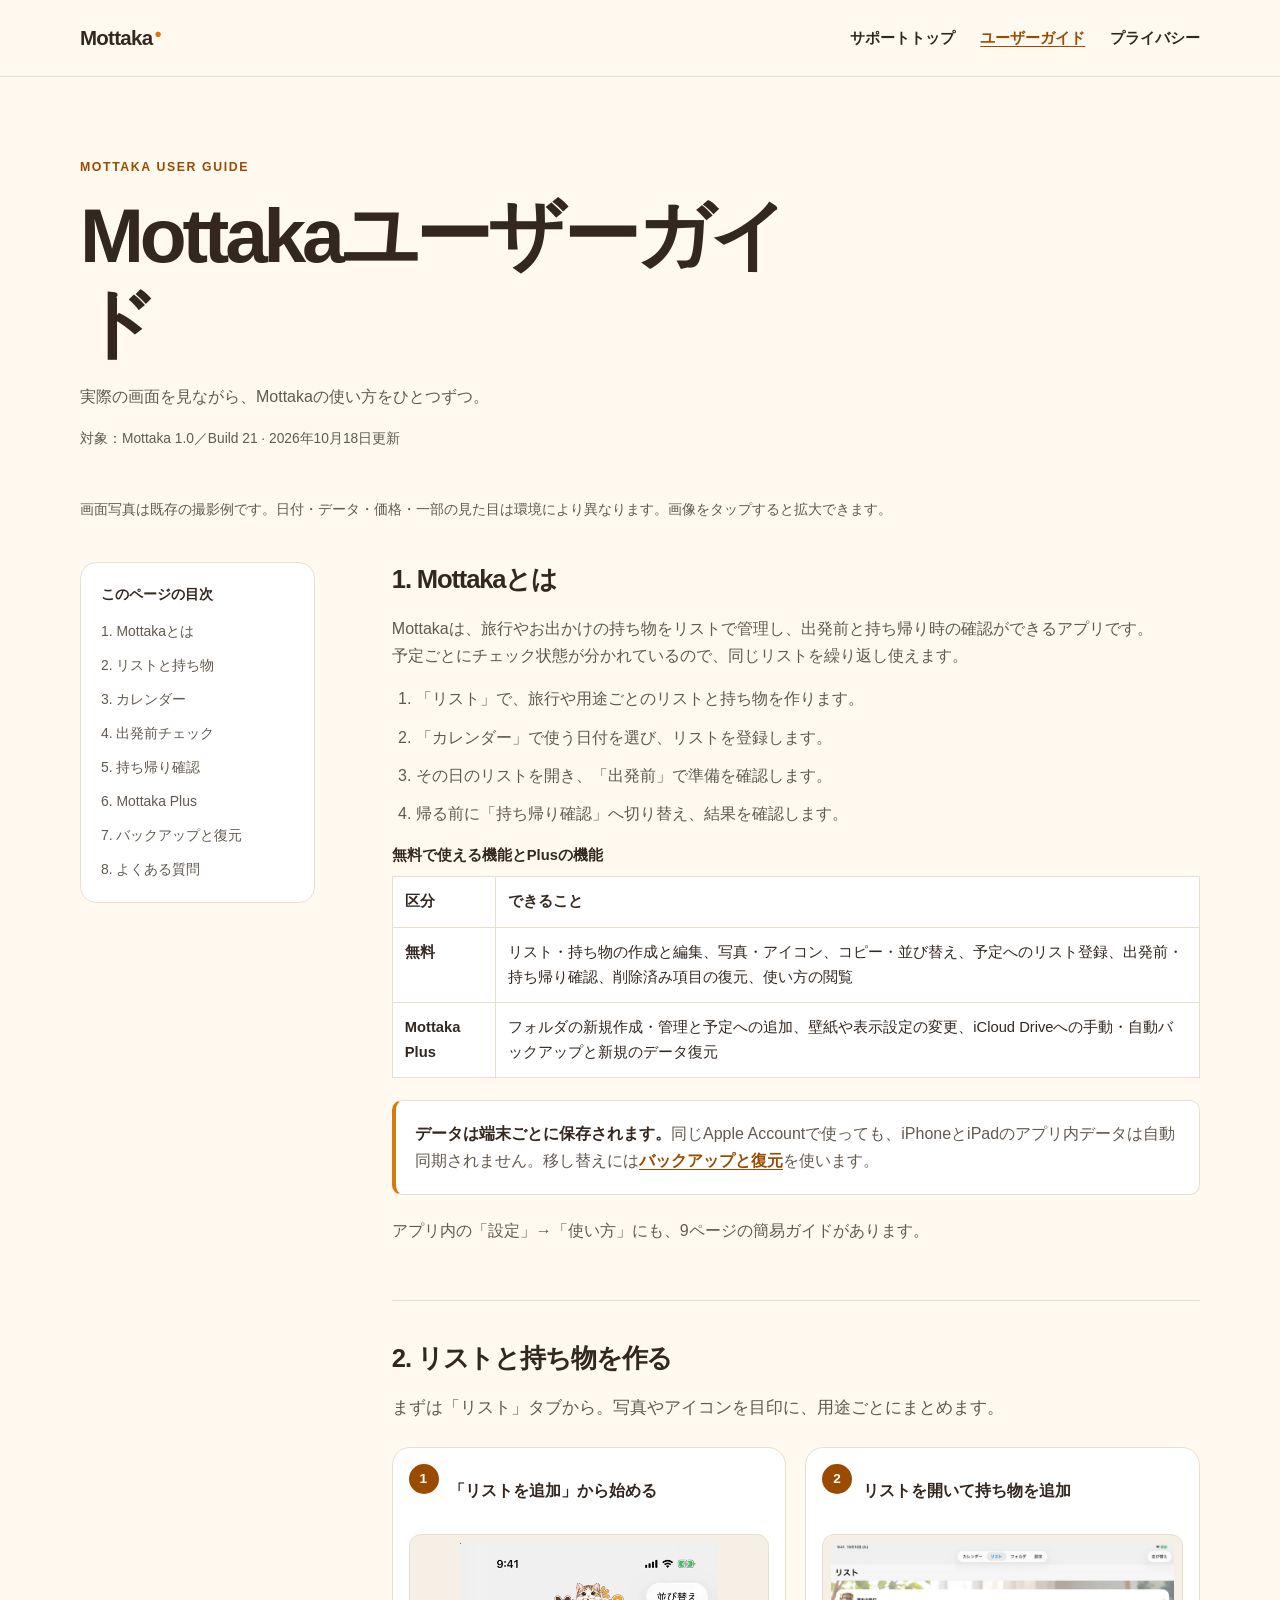
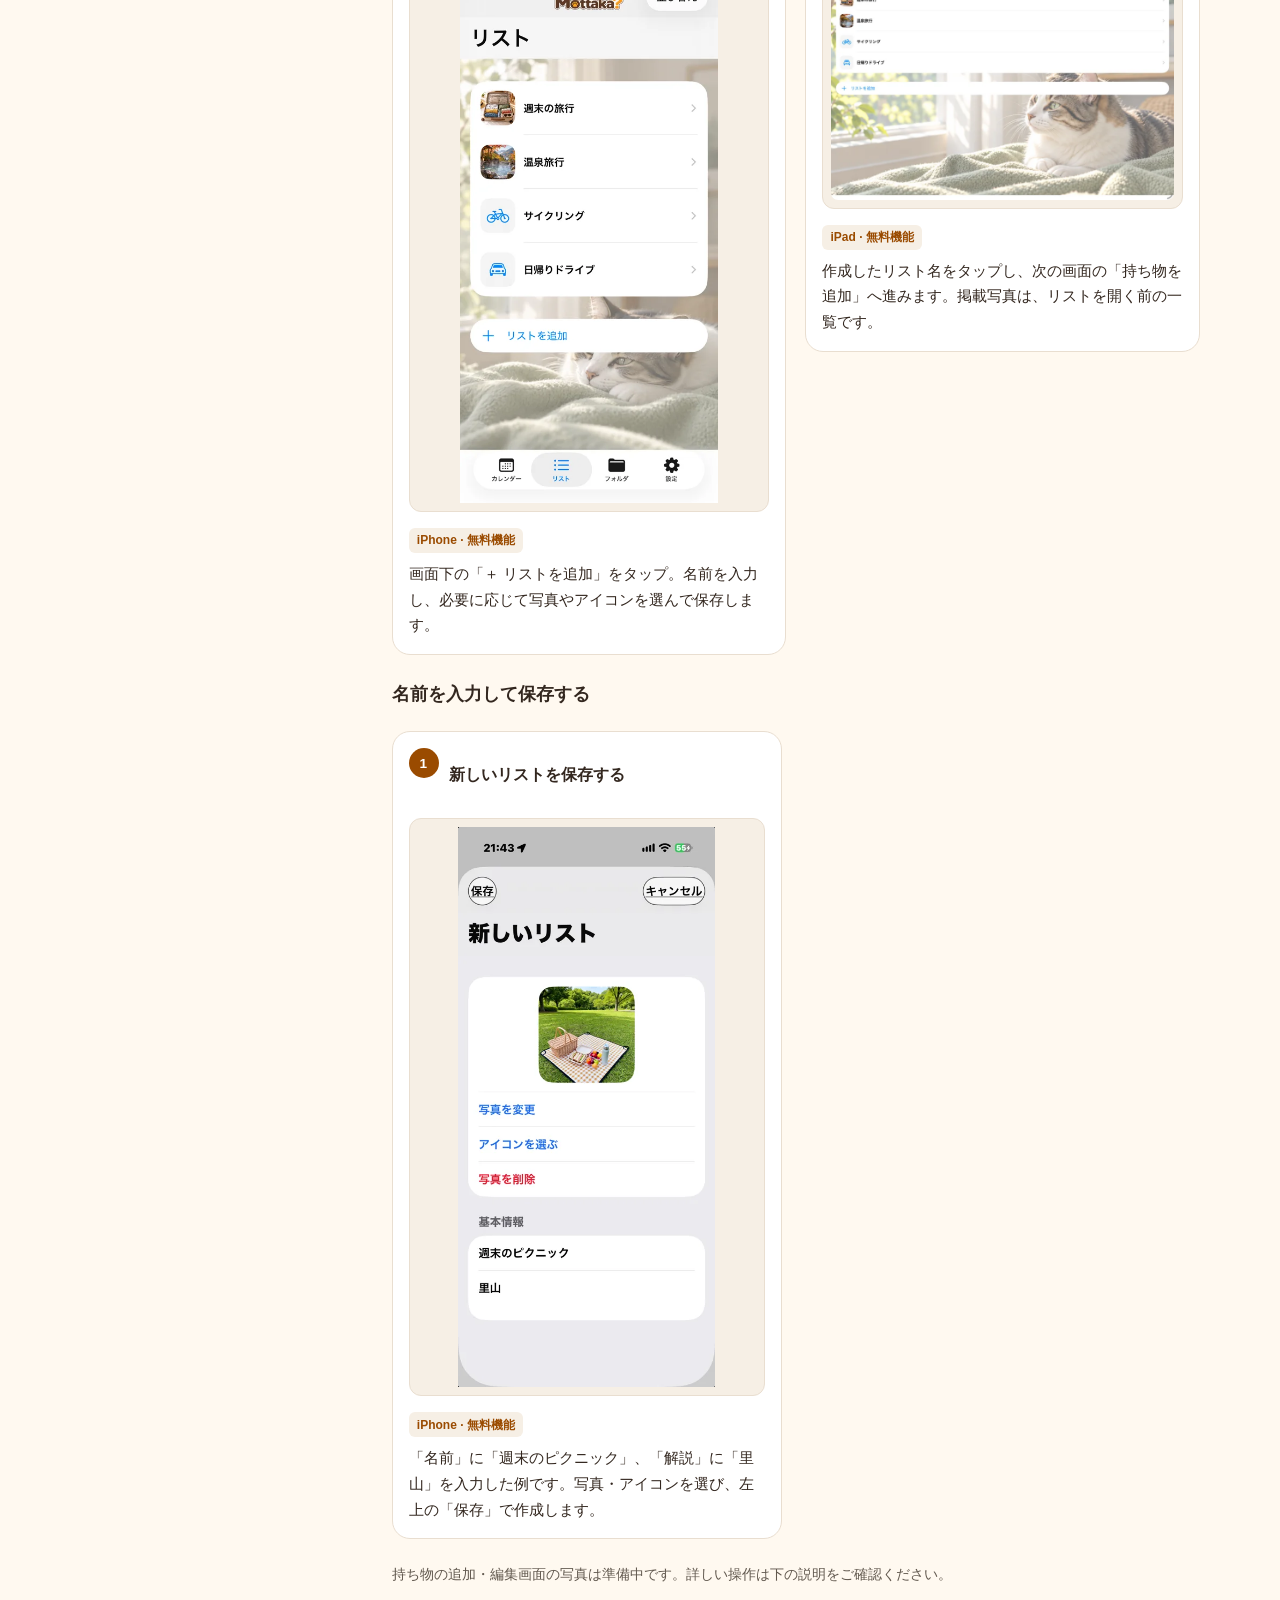
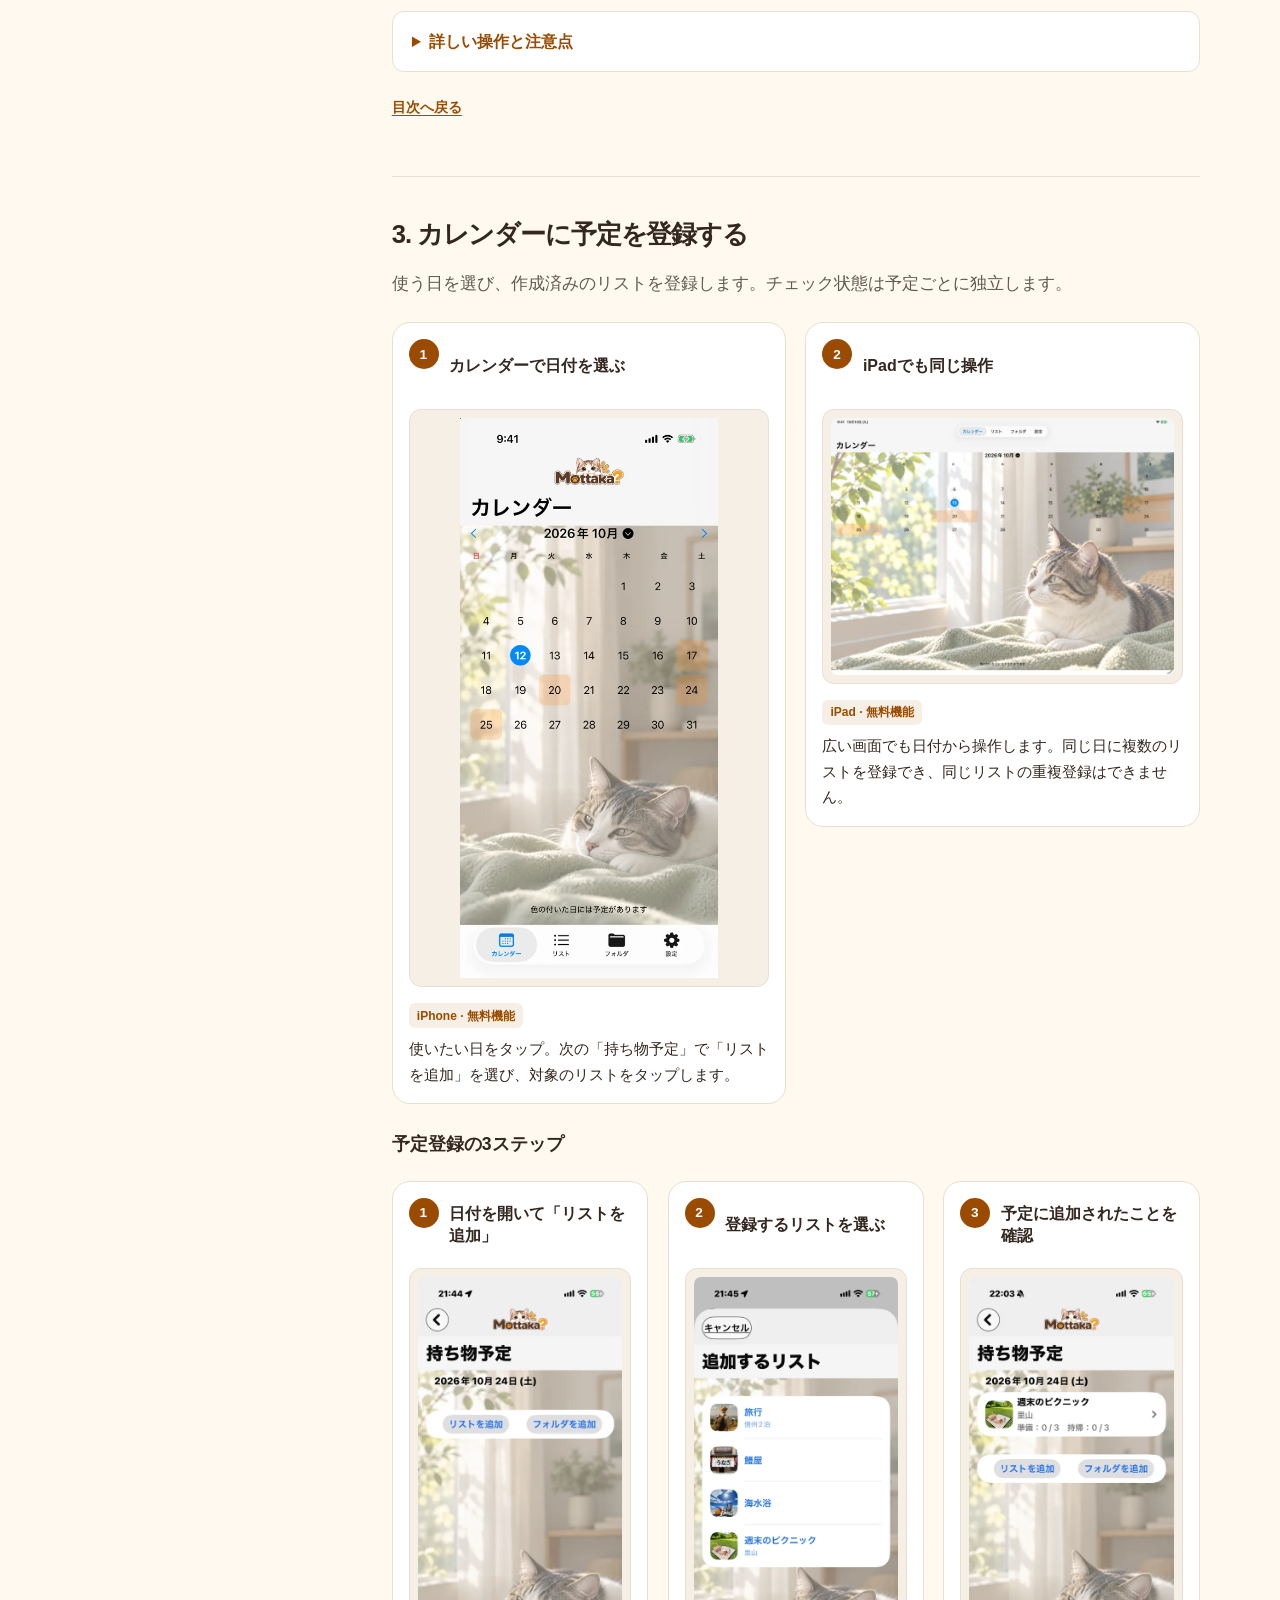
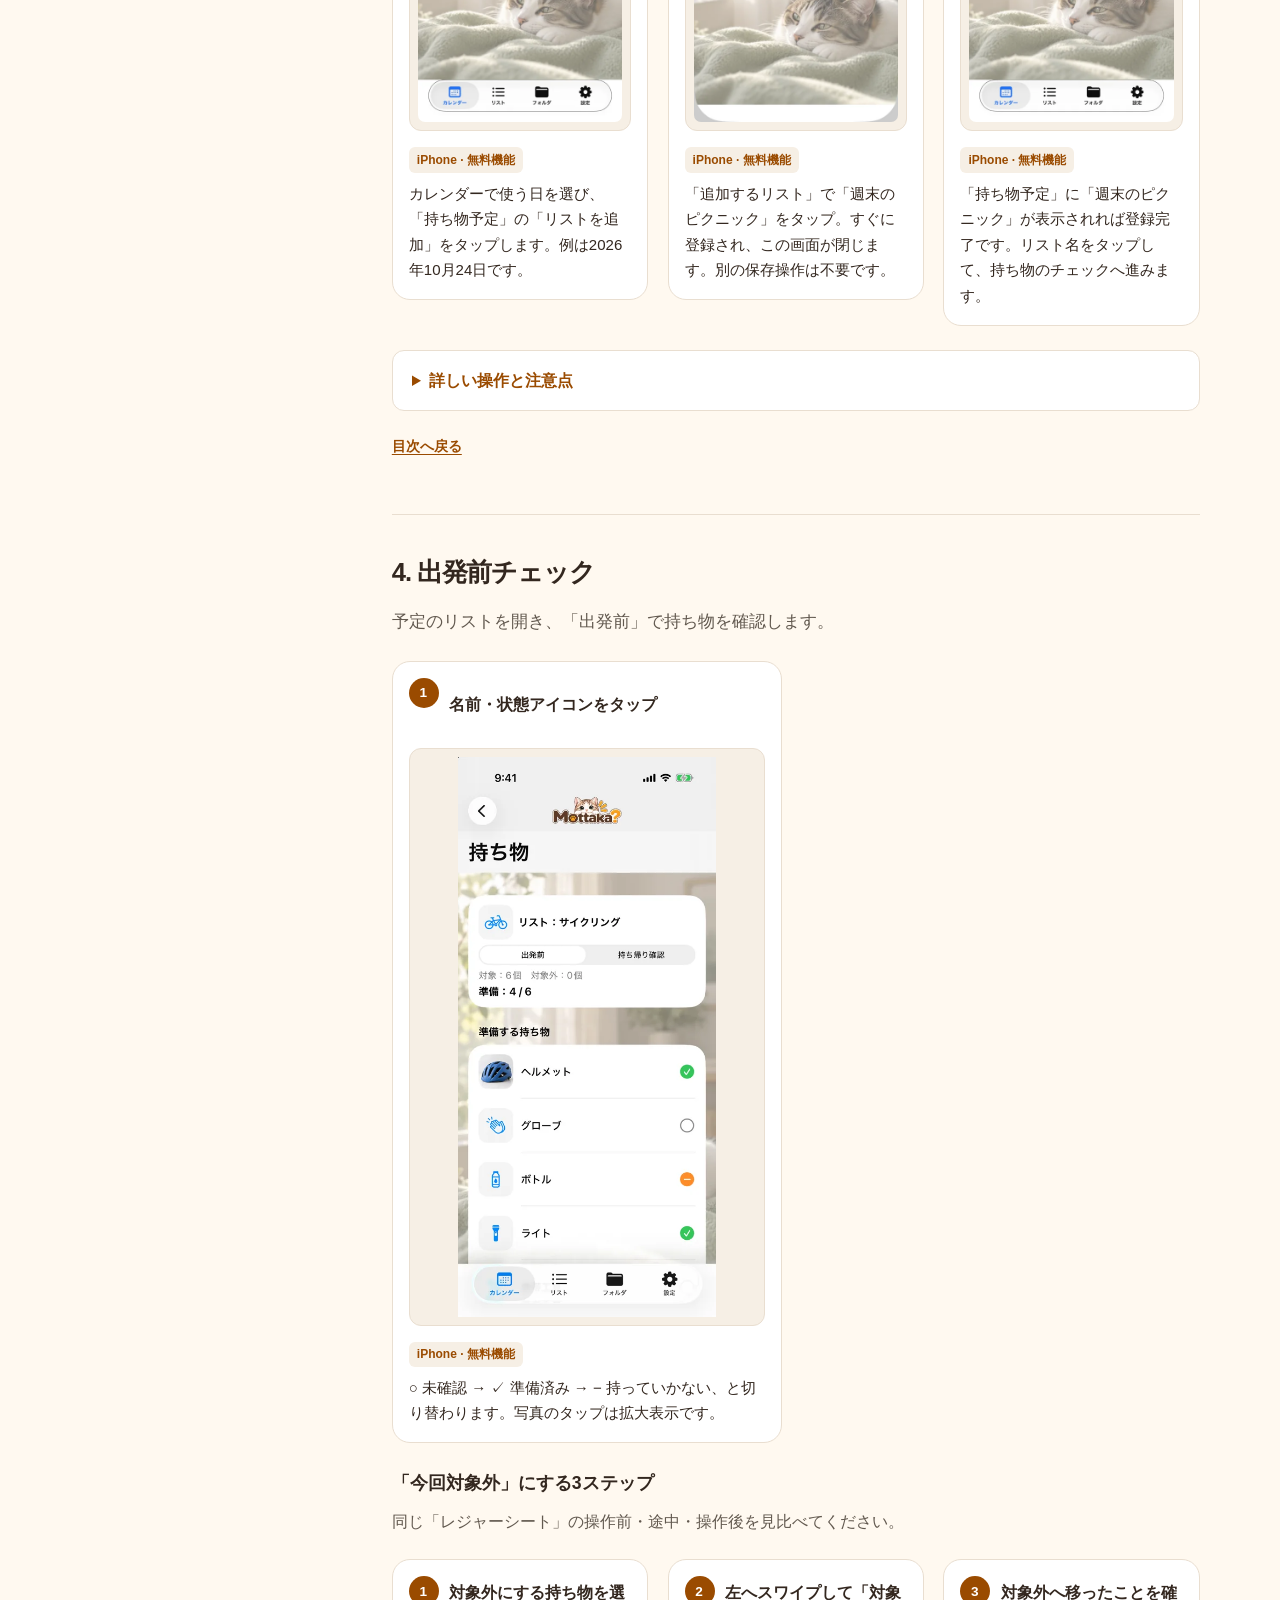
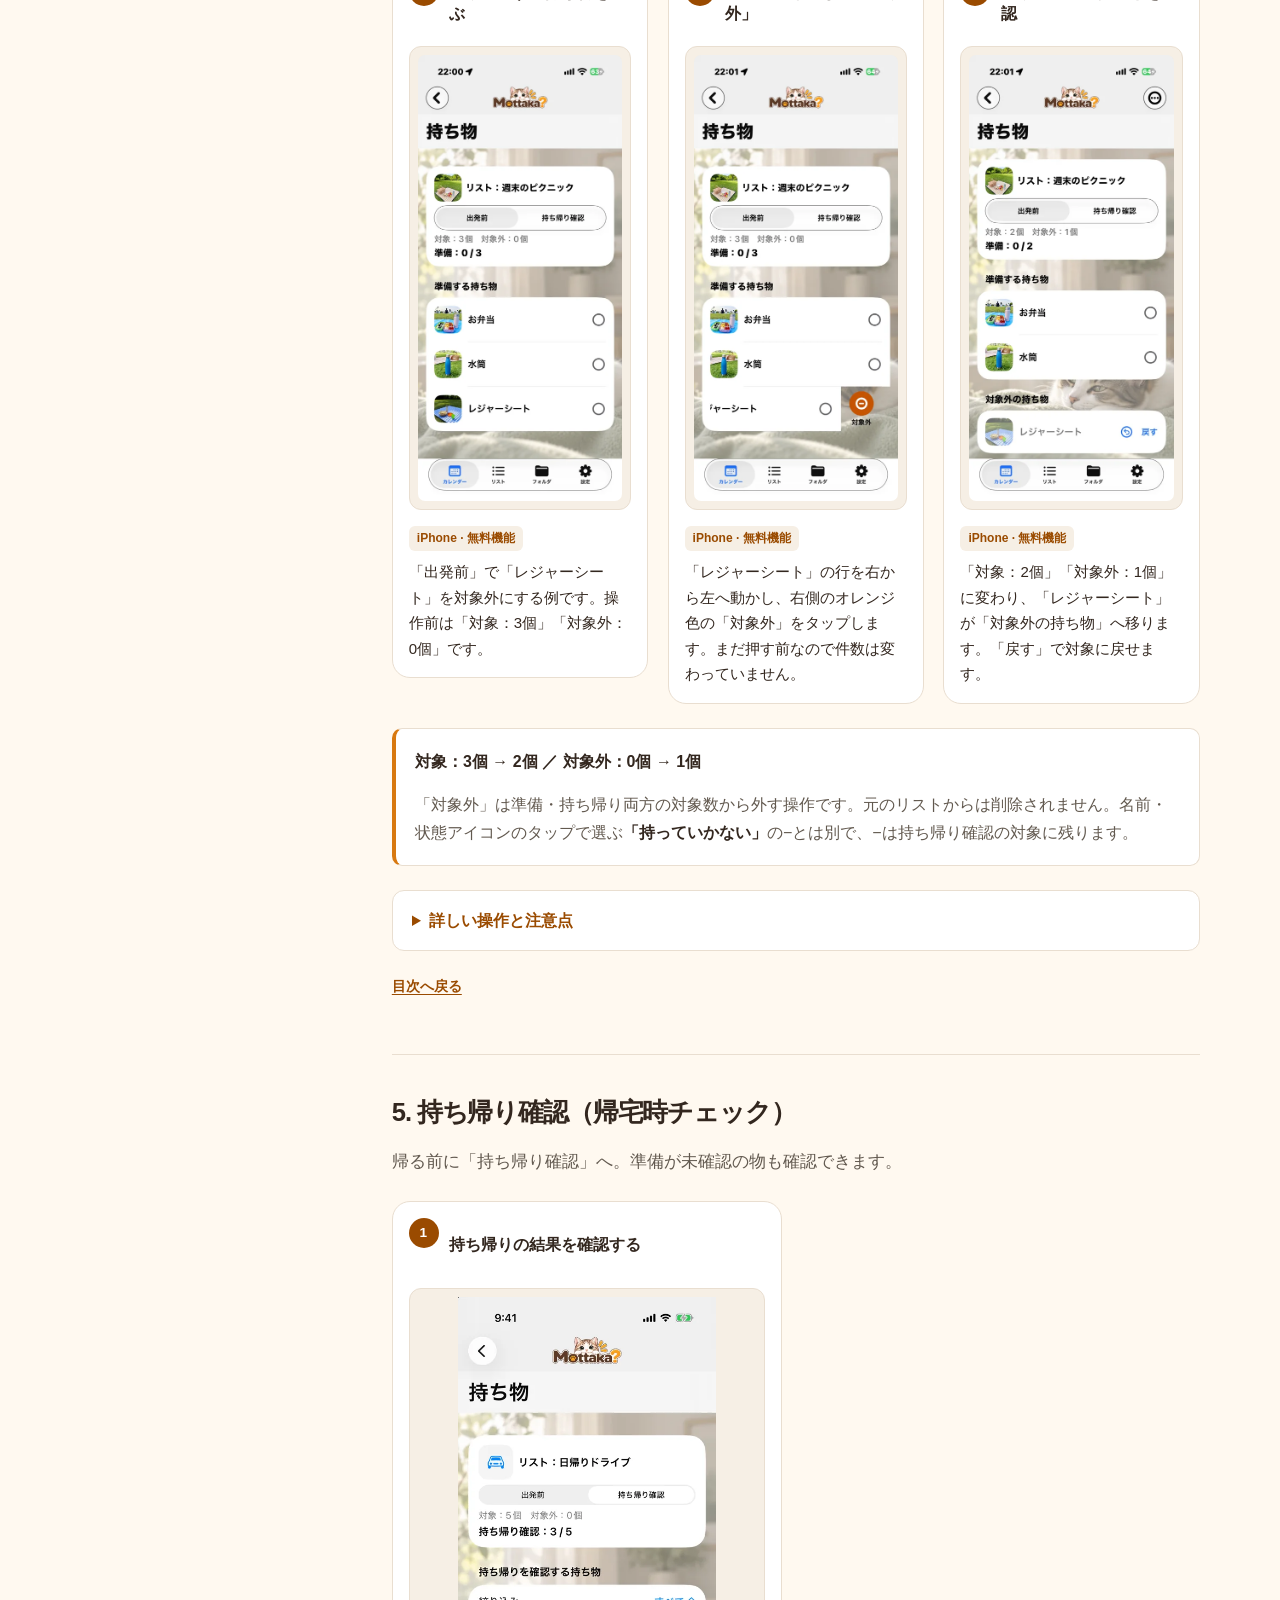
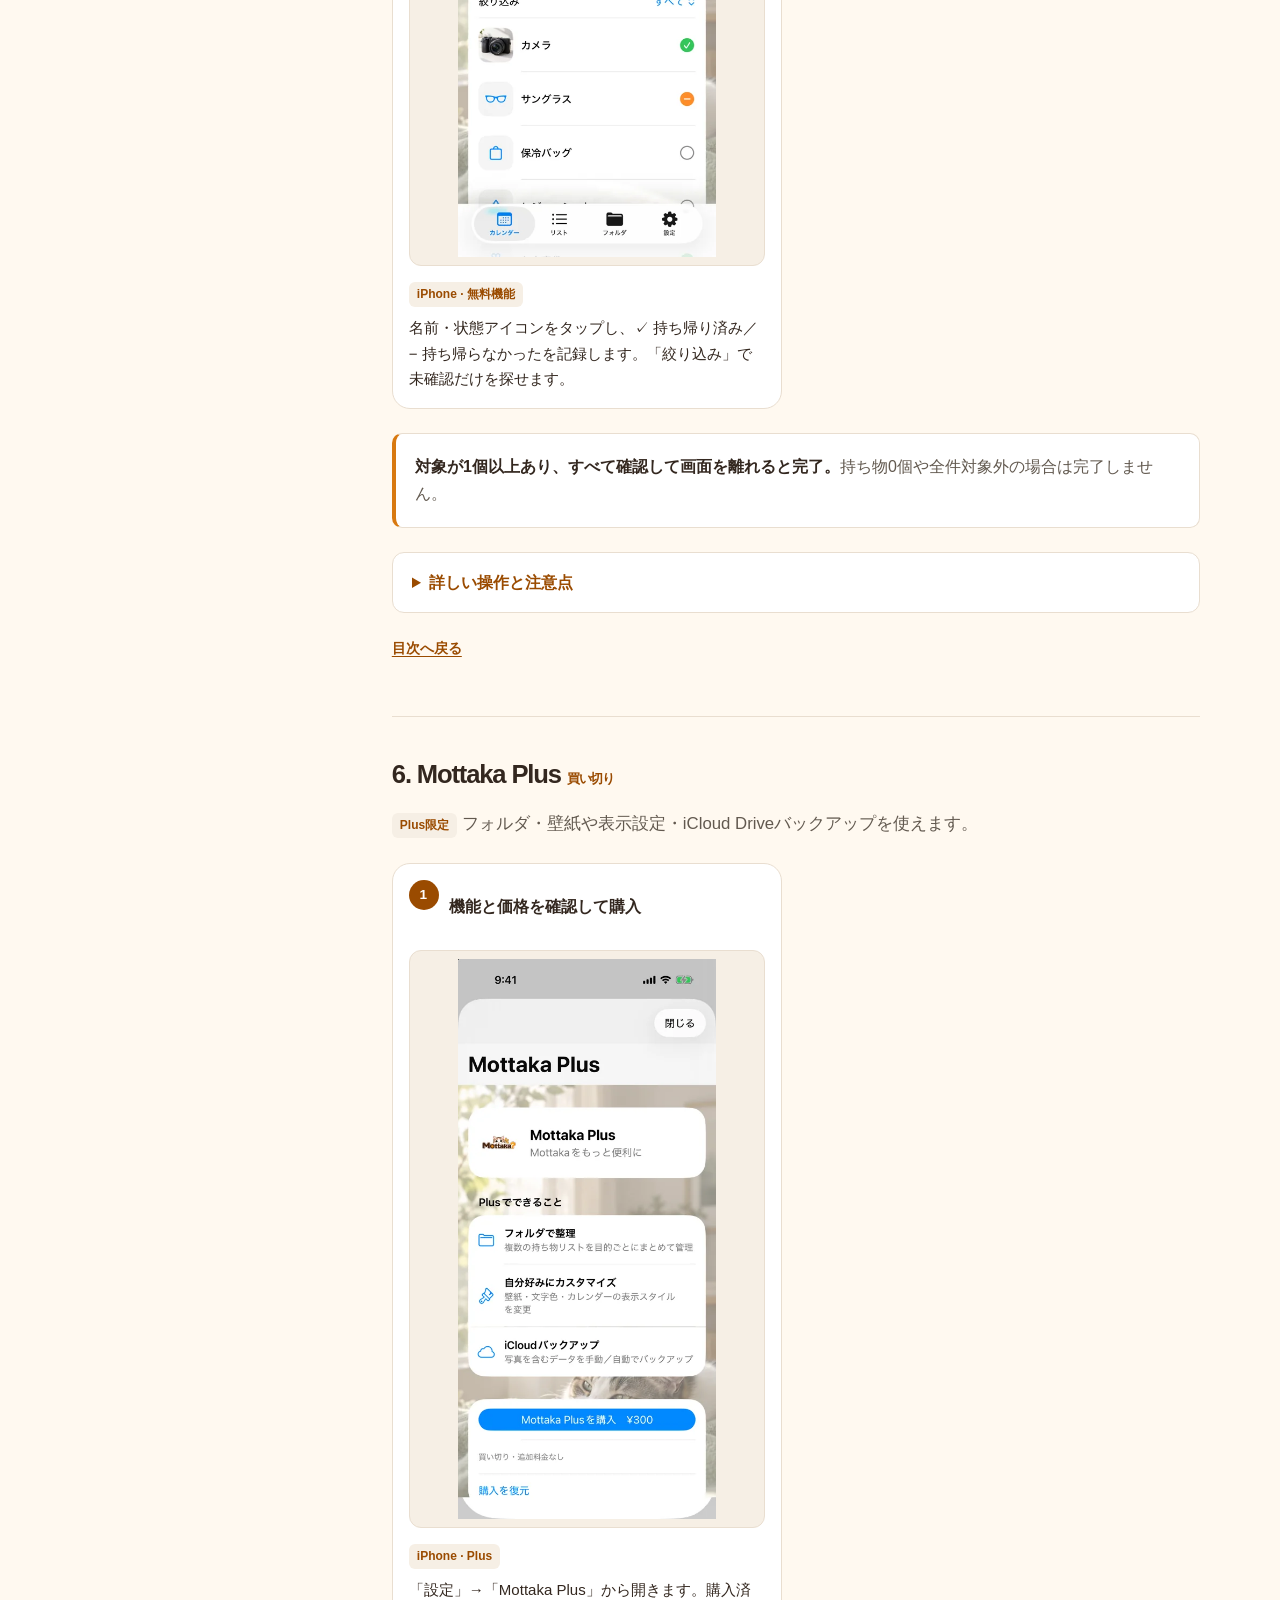
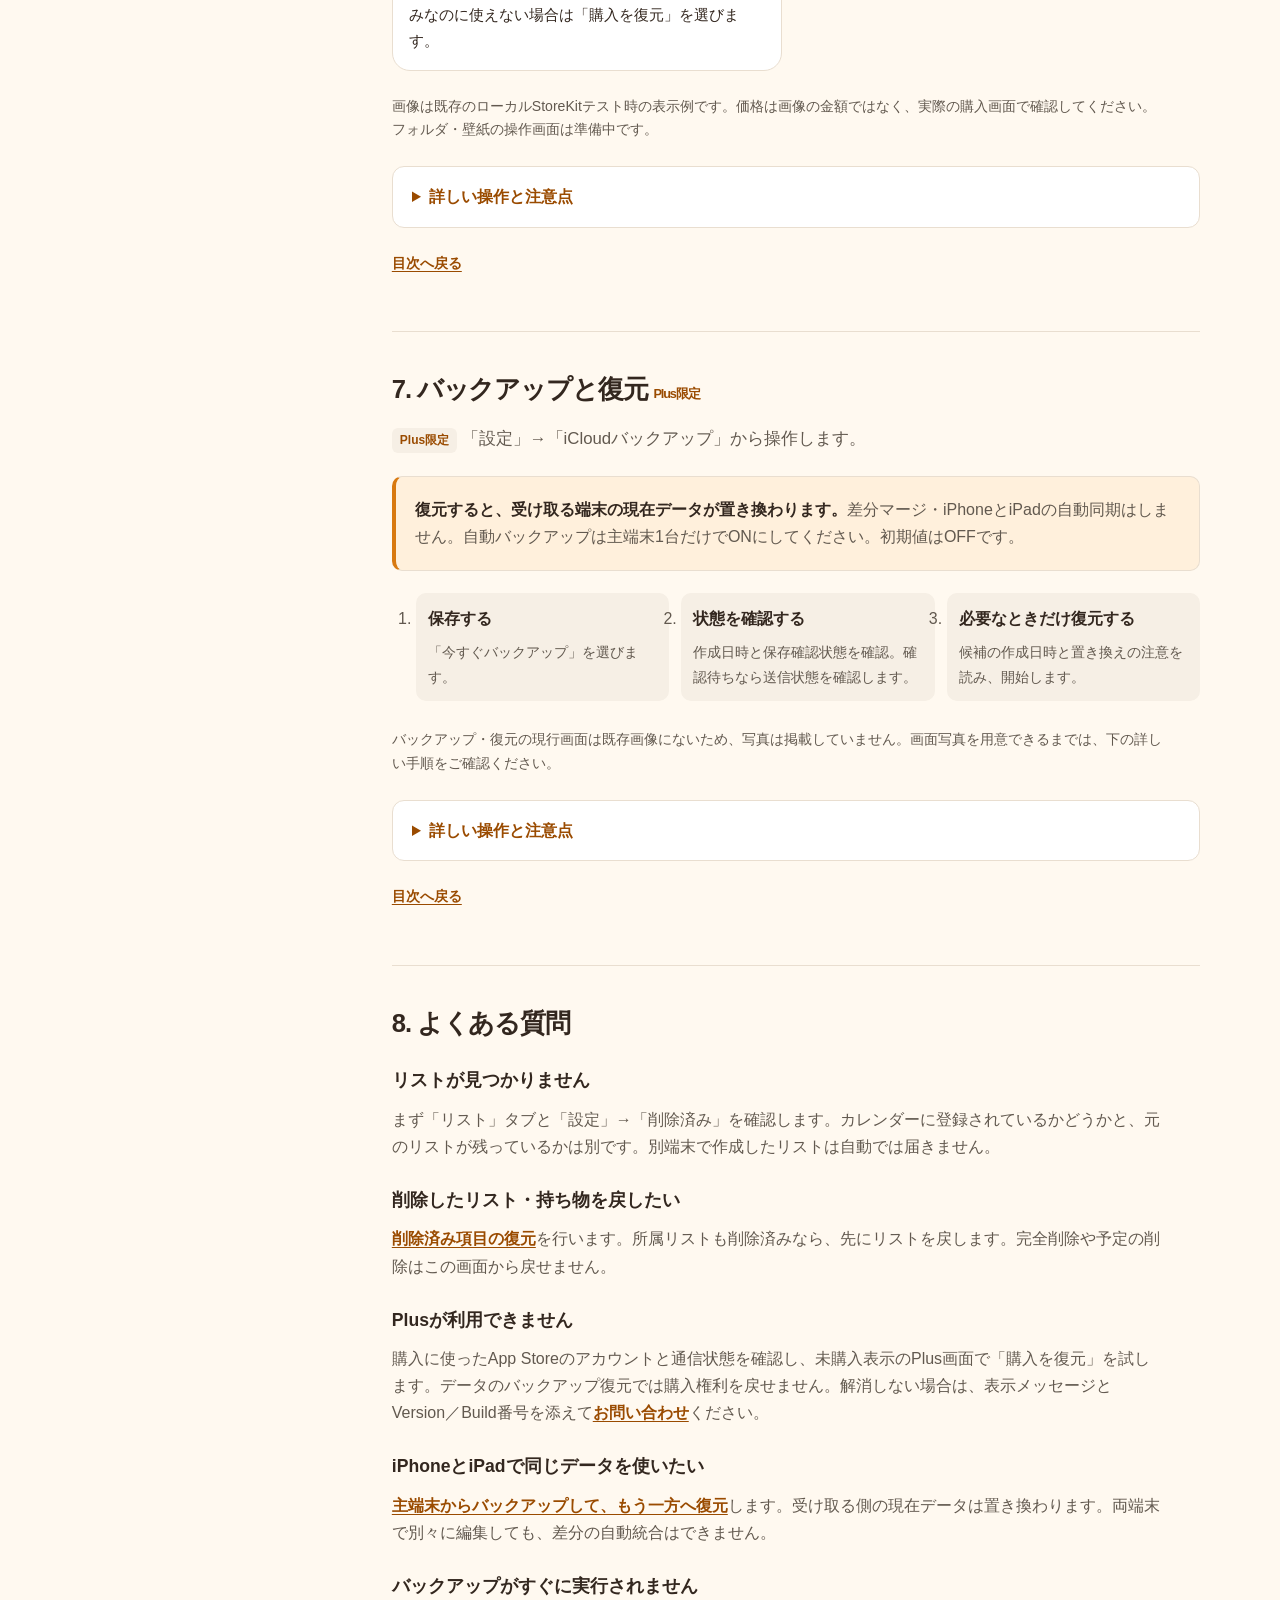
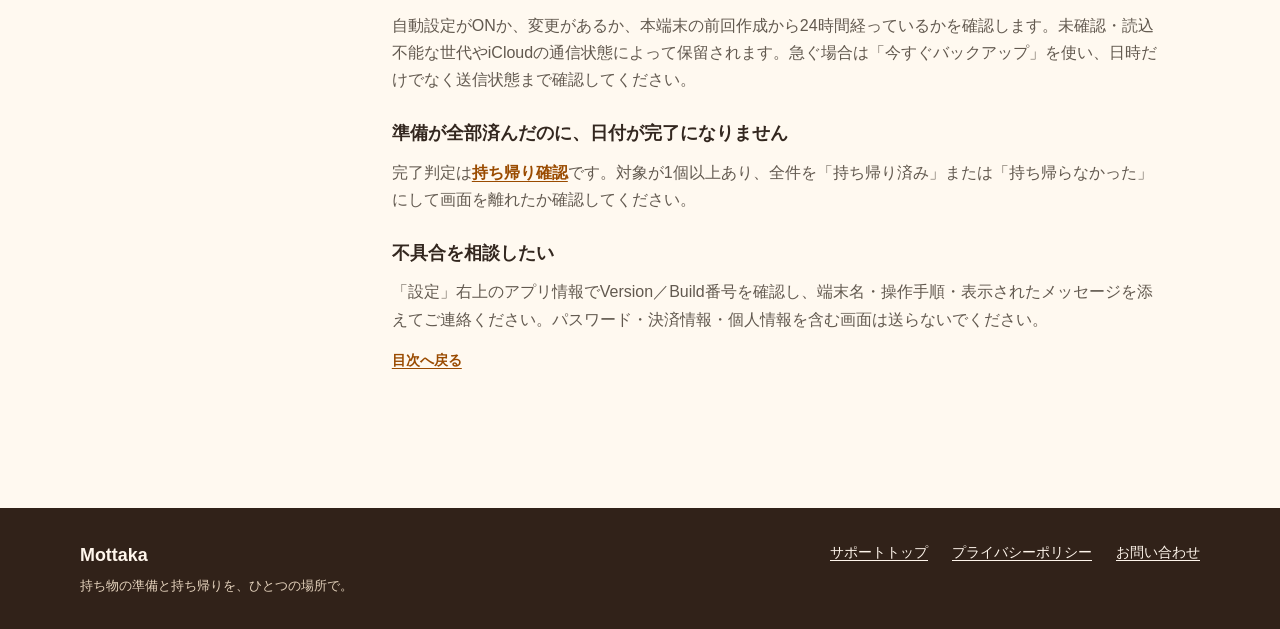
==== commit e1aa01a2: "Publish visual user guide with step-by-step screenshots" ====
--- a/guide.html
+++ b/guide.html
@@ -5,8 +5,10 @@
   <meta name="viewport" content="width=device-width, initial-scale=1">
   <meta name="description" content="Mottaka 1.0のユーザーガイド。リスト作成、予定、出発前・持ち帰り確認、Mottaka Plus、iCloudバックアップと復元の操作を説明します。">
   <meta name="theme-color" content="#fff9f0">
-  <title>ユーザーガイド | Mottaka</title>
+  <title>Mottakaユーザーガイド</title>
   <link rel="stylesheet" href="style.css">
+  <link rel="stylesheet" href="guide-visual.css">
+  <script src="guide-visual.js" defer></script>
   <style>
     .guide h3 { margin: 1.8rem 0 .8rem; }
     .guide ol, .guide ul { padding-left: 1.5rem; color: var(--muted); }
@@ -41,10 +43,11 @@
   <main id="main" class="policy-page shell guide">
     <div class="policy-intro">
       <p class="eyebrow">Mottaka USER GUIDE</p>
-      <h1>ユーザーガイド</h1>
-      <p>いつもの持ち物をまとめて、出かける前と帰る前に確認。初めて使う方から、複数端末でバックアップを使う方まで、操作を順番にご案内します。</p>
+      <h1>Mottakaユーザーガイド</h1>
+      <p>実際の画面を見ながら、Mottakaの使い方をひとつずつ。</p>
       <p class="policy-date">対象：Mottaka 1.0／Build 21 · 2026年10月18日更新</p>
     </div>
+    <p class="image-note">画面写真は既存の撮影例です。日付・データ・価格・一部の見た目は環境により異なります。画像をタップすると拡大できます。</p>
     <div class="policy-layout">
       <nav class="policy-toc" id="toc" aria-label="ユーザーガイドの目次">
         <p>このページの目次</p>
@@ -61,6 +64,8 @@
         </section>
         <section class="policy-section" id="lists" aria-labelledby="lists-title">
           <h2 id="lists-title">2. リストと持ち物を作る</h2>
+<p class="section-lead">まずは「リスト」タブから。写真やアイコンを目印に、用途ごとにまとめます。</p><div class="visual-steps"><figure class="visual-step"><div class="step-heading"><span class="step-number">1</span><h3>「リストを追加」から始める</h3></div><a class="guide-zoom" href="assets/guide/lists-phone.webp" aria-label="「リストを追加」から始めるの画面を拡大"><img src="assets/guide/lists-phone-small.webp" srcset="assets/guide/lists-phone-small.webp 480w, assets/guide/lists-phone.webp 1200w" sizes="(max-width: 640px) 85vw, (max-width: 1000px) 42vw, 320px" width="480" height="1044" loading="lazy" decoding="async" alt="iPhoneのリスト一覧。下部に「リストを追加」がある。"></a><figcaption><span class="screen-label">iPhone · 無料機能</span><p>画面下の「＋ リストを追加」をタップ。名前を入力し、必要に応じて写真やアイコンを選んで保存します。</p></figcaption></figure><figure class="visual-step"><div class="step-heading"><span class="step-number">2</span><h3>リストを開いて持ち物を追加</h3></div><a class="guide-zoom" href="assets/guide/lists-ipad.webp" aria-label="リストを開いて持ち物を追加の画面を拡大"><img src="assets/guide/lists-ipad-small.webp" srcset="assets/guide/lists-ipad-small.webp 800w, assets/guide/lists-ipad.webp 1800w" sizes="(max-width: 640px) 85vw, (max-width: 1000px) 42vw, 320px" width="800" height="600" loading="lazy" decoding="async" alt="iPad横向きのリスト一覧。各リスト名と下部の追加ボタンが表示されている。"></a><figcaption><span class="screen-label">iPad · 無料機能</span><p>作成したリスト名をタップし、次の画面の「持ち物を追加」へ進みます。掲載写真は、リストを開く前の一覧です。</p></figcaption></figure></div><h3 id="new-list-input">名前を入力して保存する</h3><div class="visual-steps single"><figure class="visual-step"><div class="step-heading"><span class="step-number">1</span><h3>新しいリストを保存する</h3></div><a class="guide-zoom" href="assets/guide/01-new-list-form.webp" aria-label="新しいリストを保存するの画面を拡大"><img src="assets/guide/01-new-list-form-small.webp" srcset="assets/guide/01-new-list-form-small.webp 480w, assets/guide/01-new-list-form.webp 941w" sizes="(max-width: 640px) 85vw, (max-width: 1000px) 42vw, 320px" width="480" height="1045" loading="lazy" decoding="async" alt="「新しいリスト」の入力画面。写真、名前「週末のピクニック」、解説「里山」と、左上の保存・右上のキャンセルが表示されている。"></a><figcaption><span class="screen-label">iPhone · 無料機能</span><p>「名前」に「週末のピクニック」、「解説」に「里山」を入力した例です。写真・アイコンを選び、左上の「保存」で作成します。</p></figcaption></figure></div><p class="capture-note">持ち物の追加・編集画面の写真は準備中です。詳しい操作は下の説明をご確認ください。</p>
+<details class="guide-details"><summary>詳しい操作と注意点</summary><div class="details-body">
           <h3>リストの新規作成・編集</h3>
           <ol><li>「リスト」タブの「リストを追加」をタップします。</li><li>名前を入力し、必要に応じて「解説」・写真・アイコンを設定します。</li><li>「保存」をタップします。</li></ol>
           <p>編集するときは、リスト行を左にスワイプして「編集」を選びます。リストを開いた画面の鉛筆アイコン「リストを編集」からも編集できます。「キャンセル」は編集を保存せず閉じます。</p>
@@ -81,42 +86,50 @@
           <h3 id="trash">削除と復元</h3>
           <ol><li>リストまたは持ち物の行を左にスワイプし、「削除」を選びます。</li><li>戻したい場合は「設定」→「削除済み」を開きます。</li><li>「リスト」または「持ち物」を選び、対象の「復元」をタップします。</li></ol>
           <p>所属リストも削除済みの場合は、先にリストを復元してから持ち物を復元します。</p>
-          <div class="callout warning"><p><strong>「完全に削除」は元に戻せません。</strong>「削除済み」の行を左にスワイプすると選択できます。確認画面で影響する持ち物・予定・記録を必ず確認してください。日付が過去でも、完了して内容が固定された記録かどうかで影響が異なります。通常の復元で戻せる「削除」と混同しないでください。</p></div>
+          <div class="callout warning"><p><strong>「完全に削除」は元に戻せません。</strong>「削除済み」の行を左にスワイプすると選択できます。確認画面で影響する持ち物・予定・記録を必ず確認してください。日付が過去でも、完了して内容が固定された記録かどうかで影響が異なります。通常の復元で戻せる「削除」と混同しないでください。</p></div></div></details>
           <p class="back-to-toc"><a href="#toc">目次へ戻る</a></p>
         </section>
         <section class="policy-section" id="calendar" aria-labelledby="calendar-title">
           <h2 id="calendar-title">3. カレンダーに予定を登録する</h2>
+<p class="section-lead">使う日を選び、作成済みのリストを登録します。チェック状態は予定ごとに独立します。</p><div class="visual-steps"><figure class="visual-step"><div class="step-heading"><span class="step-number">1</span><h3>カレンダーで日付を選ぶ</h3></div><a class="guide-zoom" href="assets/guide/calendar-phone.webp" aria-label="カレンダーで日付を選ぶの画面を拡大"><img src="assets/guide/calendar-phone-small.webp" srcset="assets/guide/calendar-phone-small.webp 480w, assets/guide/calendar-phone.webp 1200w" sizes="(max-width: 640px) 85vw, (max-width: 1000px) 42vw, 320px" width="480" height="1044" loading="lazy" decoding="async" alt="iPhoneの月間カレンダー。予定のある日がオレンジで表示されている。"></a><figcaption><span class="screen-label">iPhone · 無料機能</span><p>使いたい日をタップ。次の「持ち物予定」で「リストを追加」を選び、対象のリストをタップします。</p></figcaption></figure><figure class="visual-step"><div class="step-heading"><span class="step-number">2</span><h3>iPadでも同じ操作</h3></div><a class="guide-zoom" href="assets/guide/calendar-ipad.webp" aria-label="iPadでも同じ操作の画面を拡大"><img src="assets/guide/calendar-ipad-small.webp" srcset="assets/guide/calendar-ipad-small.webp 800w, assets/guide/calendar-ipad.webp 1800w" sizes="(max-width: 640px) 85vw, (max-width: 1000px) 42vw, 320px" width="800" height="600" loading="lazy" decoding="async" alt="iPad横向きの月間カレンダー。上部にカレンダー・リスト・フォルダ・設定のタブ。"></a><figcaption><span class="screen-label">iPad · 無料機能</span><p>広い画面でも日付から操作します。同じ日に複数のリストを登録でき、同じリストの重複登録はできません。</p></figcaption></figure></div><h3 id="register-list-steps">予定登録の3ステップ</h3><div class="visual-steps sequence"><figure class="visual-step"><div class="step-heading"><span class="step-number">1</span><h3>日付を開いて「リストを追加」</h3></div><a class="guide-zoom" href="assets/guide/02-day-before.webp" aria-label="日付を開いて「リストを追加」の画面を拡大"><img src="assets/guide/02-day-before-small.webp" srcset="assets/guide/02-day-before-small.webp 480w, assets/guide/02-day-before.webp 941w" sizes="(max-width: 640px) 85vw, (max-width: 1000px) 42vw, 320px" width="480" height="1045" loading="lazy" decoding="async" alt="2026年10月24日の持ち物予定。まだ予定はなく、リストを追加とフォルダを追加が表示されている。"></a><figcaption><span class="screen-label">iPhone · 無料機能</span><p>カレンダーで使う日を選び、「持ち物予定」の「リストを追加」をタップします。例は2026年10月24日です。</p></figcaption></figure><figure class="visual-step"><div class="step-heading"><span class="step-number">2</span><h3>登録するリストを選ぶ</h3></div><a class="guide-zoom" href="assets/guide/03-add-list-picker.webp" aria-label="登録するリストを選ぶの画面を拡大"><img src="assets/guide/03-add-list-picker-small.webp" srcset="assets/guide/03-add-list-picker-small.webp 480w, assets/guide/03-add-list-picker.webp 941w" sizes="(max-width: 640px) 85vw, (max-width: 1000px) 42vw, 320px" width="480" height="1045" loading="lazy" decoding="async" alt="追加するリストの選択画面。候補の末尾に写真付きの「週末のピクニック」がある。"></a><figcaption><span class="screen-label">iPhone · 無料機能</span><p>「追加するリスト」で「週末のピクニック」をタップ。すぐに登録され、この画面が閉じます。別の保存操作は不要です。</p></figcaption></figure><figure class="visual-step"><div class="step-heading"><span class="step-number">3</span><h3>予定に追加されたことを確認</h3></div><a class="guide-zoom" href="assets/guide/04-day-after.webp" aria-label="予定に追加されたことを確認の画面を拡大"><img src="assets/guide/04-day-after-small.webp" srcset="assets/guide/04-day-after-small.webp 480w, assets/guide/04-day-after.webp 941w" sizes="(max-width: 640px) 85vw, (max-width: 1000px) 42vw, 320px" width="480" height="1045" loading="lazy" decoding="async" alt="2026年10月24日の持ち物予定に「週末のピクニック」が追加され、準備0/3、持帰0/3と表示されている。"></a><figcaption><span class="screen-label">iPhone · 無料機能</span><p>「持ち物予定」に「週末のピクニック」が表示されれば登録完了です。リスト名をタップして、持ち物のチェックへ進みます。</p></figcaption></figure></div>
+<details class="guide-details"><summary>詳しい操作と注意点</summary><div class="details-body">
           <ol><li>「カレンダー」タブで使う日付をタップします。月は左右の矢印や横スワイプで移動できます。上部の年月をタップすると「年月を指定」から移動できます。</li><li>「持ち物予定」で「リストを追加」を選びます。</li><li>「追加するリスト」で対象をタップすると、その日へ登録されます。</li><li>別のリストも使う場合は「リストを追加」を繰り返します。</li></ol>
           <p>同じ日付に同じリストを単独で重複登録することはできず、「登録済み」と表示されます。別の日付には同じリストを登録できます。チェック状態は予定ごとに独立しています。複数予定は「並び替え」で順番を変更できます。</p>
           <p>日付は未完了の予定があるとオレンジ、すべて完了すると緑で表示されます。今日の表示とは区別してください。リスト行の「準備」「持帰」は、対象項目に対する確認数です。持帰の数には「持ち帰らなかった」も含みます。</p>
           <p>予定のリストを開くと「持ち物」画面でチェックできます。元のリストを編集すると、内容がまだ固定されていない予定にも変更が反映されます。一度完了して内容が固定された記録には、後からの元リスト編集は反映されません。</p>
           <div class="callout warning"><p><strong>予定の「削除」はチェック記録の削除です。</strong>「持ち物予定」の行を左にスワイプし「削除」を選びます。元のリスト・持ち物は残りますが、その予定とチェック記録は「削除済み」から復元できません。フォルダの登録を削除すると、その日のフォルダ内のリスト予定・チェック記録も削除されます。</p></div>
-          <figure hidden data-screenshot-slot="calendar"><figcaption>日付の状態表示、「持ち物予定」と「追加するリスト」</figcaption></figure>
+          <figure hidden data-screenshot-slot="calendar"><figcaption>日付の状態表示、「持ち物予定」と「追加するリスト」</figcaption></figure></div></details>
           <p class="back-to-toc"><a href="#toc">目次へ戻る</a></p>
         </section>
         <section class="policy-section" id="departure" aria-labelledby="departure-title">
           <h2 id="departure-title">4. 出発前チェック</h2>
+<p class="section-lead">予定のリストを開き、「出発前」で持ち物を確認します。</p><div class="visual-steps single"><figure class="visual-step"><div class="step-heading"><span class="step-number">1</span><h3>名前・状態アイコンをタップ</h3></div><a class="guide-zoom" href="assets/guide/departure-phone.webp" aria-label="名前・状態アイコンをタップの画面を拡大"><img src="assets/guide/departure-phone-small.webp" srcset="assets/guide/departure-phone-small.webp 480w, assets/guide/departure-phone.webp 1200w" sizes="(max-width: 640px) 85vw, (max-width: 1000px) 42vw, 320px" width="480" height="1044" loading="lazy" decoding="async" alt="出発前の持ち物一覧。緑のチェック、灰色の丸、オレンジのマイナスの3状態。"></a><figcaption><span class="screen-label">iPhone · 無料機能</span><p>○ 未確認 → ✓ 準備済み → − 持っていかない、と切り替わります。写真のタップは拡大表示です。</p></figcaption></figure></div><h3 id="exclude-item-steps">「今回対象外」にする3ステップ</h3><p>同じ「レジャーシート」の操作前・途中・操作後を見比べてください。</p><div class="visual-steps sequence"><figure class="visual-step"><div class="step-heading"><span class="step-number">1</span><h3>対象外にする持ち物を選ぶ</h3></div><a class="guide-zoom" href="assets/guide/05-exclude-before.webp" aria-label="対象外にする持ち物を選ぶの画面を拡大"><img src="assets/guide/05-exclude-before-small.webp" srcset="assets/guide/05-exclude-before-small.webp 480w, assets/guide/05-exclude-before.webp 941w" sizes="(max-width: 640px) 85vw, (max-width: 1000px) 42vw, 320px" width="480" height="1045" loading="lazy" decoding="async" alt="週末のピクニックの出発前画面。お弁当・水筒・レジャーシートの3個が未確認で、対象3個、対象外0個。"></a><figcaption><span class="screen-label">iPhone · 無料機能</span><p>「出発前」で「レジャーシート」を対象外にする例です。操作前は「対象：3個」「対象外：0個」です。</p></figcaption></figure><figure class="visual-step"><div class="step-heading"><span class="step-number">2</span><h3>左へスワイプして「対象外」</h3></div><a class="guide-zoom" href="assets/guide/06-exclude-swipe.webp" aria-label="左へスワイプして「対象外」の画面を拡大"><img src="assets/guide/06-exclude-swipe-small.webp" srcset="assets/guide/06-exclude-swipe-small.webp 480w, assets/guide/06-exclude-swipe.webp 941w" sizes="(max-width: 640px) 85vw, (max-width: 1000px) 42vw, 320px" width="480" height="1045" loading="lazy" decoding="async" alt="レジャーシートの行を左へスワイプした途中。右側にオレンジ色の「対象外」操作が表示され、対象3個、対象外0個のまま。"></a><figcaption><span class="screen-label">iPhone · 無料機能</span><p>「レジャーシート」の行を右から左へ動かし、右側のオレンジ色の「対象外」をタップします。まだ押す前なので件数は変わっていません。</p></figcaption></figure><figure class="visual-step"><div class="step-heading"><span class="step-number">3</span><h3>対象外へ移ったことを確認</h3></div><a class="guide-zoom" href="assets/guide/07-exclude-after.webp" aria-label="対象外へ移ったことを確認の画面を拡大"><img src="assets/guide/07-exclude-after-small.webp" srcset="assets/guide/07-exclude-after-small.webp 480w, assets/guide/07-exclude-after.webp 941w" sizes="(max-width: 640px) 85vw, (max-width: 1000px) 42vw, 320px" width="480" height="1045" loading="lazy" decoding="async" alt="対象2個、対象外1個になった画面。通常の対象行はお弁当・水筒だけで、下部の対象外の持ち物にレジャーシートと戻すが表示されている。"></a><figcaption><span class="screen-label">iPhone · 無料機能</span><p>「対象：2個」「対象外：1個」に変わり、「レジャーシート」が「対象外の持ち物」へ移ります。「戻す」で対象に戻せます。</p></figcaption></figure></div><div class="callout"><p><strong>対象：3個 → 2個 ／ 対象外：0個 → 1個</strong></p><p>「対象外」は準備・持ち帰り両方の対象数から外す操作です。元のリストからは削除されません。名前・状態アイコンのタップで選ぶ<strong>「持っていかない」</strong>の−とは別で、−は持ち帰り確認の対象に残ります。</p></div>
+<details class="guide-details"><summary>詳しい操作と注意点</summary><div class="details-body">
           <ol><li>カレンダーの予定から対象のリストを開きます。</li><li>上部で「出発前」を選びます。</li><li>持ち物の名前・状態アイコン部分をタップし、必要な状態にします。写真部分は拡大表示の操作です。</li></ol>
           <div class="table-scroll"><table><caption>タップするたびに循環する出発前の状態</caption><thead><tr><th scope="col">表示</th><th scope="col">意味</th></tr></thead><tbody><tr><th scope="row">灰色の○</th><td>未確認</td></tr><tr><th scope="row">緑のチェック</th><td>準備済み</td></tr><tr><th scope="row">オレンジの－</th><td>持っていかない</td></tr></tbody></table></div>
           <p>もう一度タップすると灰色の○に戻ります。上部の「準備」の数には「準備済み」と「持っていかない」の両方が含まれます。</p>
           <h3 id="exclude">今回の対象から外す</h3>
           <ol><li>今回はチェック対象にしない項目を左へスワイプして「対象外」を選びます。</li><li>項目は「対象外の持ち物」へ移り、出発前・持ち帰り確認の対象数から外れます。</li><li>戻すには、対象外の項目の名前または「戻す」をタップします。メニューの「すべて対象に戻す」でも戻せます。</li></ol>
           <div class="callout"><p><strong>「持っていかない」と「対象外」は別です。</strong>オレンジの－にするだけでは、持ち帰り確認の対象から外れません。今回まったく確認しない物は「対象外」にしてください。対象外にしても元のリストからは削除されず、他の日の予定には影響しません。</p></div>
-          <figure hidden data-screenshot-slot="departure"><figcaption>出発前の3状態と「対象外の持ち物」</figcaption></figure>
+          <figure hidden data-screenshot-slot="departure"><figcaption>出発前の3状態と「対象外の持ち物」</figcaption></figure></div></details>
           <p class="back-to-toc"><a href="#toc">目次へ戻る</a></p>
         </section>
         <section class="policy-section" id="return" aria-labelledby="return-title">
           <h2 id="return-title">5. 持ち帰り確認（帰宅時チェック）</h2>
+<p class="section-lead">帰る前に「持ち帰り確認」へ。準備が未確認の物も確認できます。</p><div class="visual-steps single"><figure class="visual-step"><div class="step-heading"><span class="step-number">1</span><h3>持ち帰りの結果を確認する</h3></div><a class="guide-zoom" href="assets/guide/return-phone.webp" aria-label="持ち帰りの結果を確認するの画面を拡大"><img src="assets/guide/return-phone-small.webp" srcset="assets/guide/return-phone-small.webp 480w, assets/guide/return-phone.webp 1200w" sizes="(max-width: 640px) 85vw, (max-width: 1000px) 42vw, 320px" width="480" height="1044" loading="lazy" decoding="async" alt="持ち帰り確認画面。カメラは緑のチェック、サングラスはオレンジのマイナス、保冷バッグは未確認。"></a><figcaption><span class="screen-label">iPhone · 無料機能</span><p>名前・状態アイコンをタップし、✓ 持ち帰り済み／− 持ち帰らなかったを記録します。「絞り込み」で未確認だけを探せます。</p></figcaption></figure></div><div class="callout"><p><strong>対象が1個以上あり、すべて確認して画面を離れると完了。</strong>持ち物0個や全件対象外の場合は完了しません。</p></div>
+<details class="guide-details"><summary>詳しい操作と注意点</summary><div class="details-body">
           <ol><li>同じ予定のリストを開き、「持ち帰り確認」を選びます。</li><li>持ち物の名前・状態アイコン部分をタップします。</li><li>灰色の○「未確認」→緑のチェック「持ち帰り済み」→オレンジの－「持ち帰らなかった」→未確認の順に切り替わります。</li><li>必要に応じて「絞り込み」で「未確認」などを選び、残りを確認します。</li><li>すべて確認し、「戻るとこの予定を完了します」が表示されたら前の画面へ戻ります。</li></ol>
           <p><strong>対象の持ち物が1個以上あり、すべてが「持ち帰り済み」または「持ち帰らなかった」なら、画面を離れると完了します。</strong>出発前が未確認でも完了できます。全項目が対象外の場合や、持ち物が0個の場合は完了しません。「持ち帰らなかった」は、消費・処分・置いてきたなどの結果を確認した状態です。</p>
           <p>完了後も記録を開いて状態を変更できます。「未確認」に戻すなど、条件を満たさなくなると未完了になり、再び全件を確認して戻ると完了します。ただし、一度固定された記録の内容は、元リストの編集には追従しません。</p>
           <h3>現地で購入した物を確認したいとき</h3>
           <p>専用の「現地購入品」機能はありません。まだ内容が固定されていない予定では、元のリストに持ち物を追加して、その予定の持ち帰り確認に使えます。既に完了した記録には追加が反映されないため、新しいリスト・予定として管理してください。出発前の準備済みチェックを付ける必要はありません。</p>
-          <figure hidden data-screenshot-slot="return"><figcaption>持ち帰りの絞り込みと完了前の案内</figcaption></figure>
+          <figure hidden data-screenshot-slot="return"><figcaption>持ち帰りの絞り込みと完了前の案内</figcaption></figure></div></details>
           <p class="back-to-toc"><a href="#toc">目次へ戻る</a></p>
         </section>
         <section class="policy-section" id="plus" aria-labelledby="plus-title">
           <h2 id="plus-title">6. Mottaka Plus <span class="badge">買い切り</span></h2>
+<p class="section-lead"><span class="feature-tag">Plus限定</span> フォルダ・壁紙や表示設定・iCloud Driveバックアップを使えます。</p><div class="visual-steps single"><figure class="visual-step"><div class="step-heading"><span class="step-number">1</span><h3>機能と価格を確認して購入</h3></div><a class="guide-zoom" href="assets/guide/plus-phone.webp" aria-label="機能と価格を確認して購入の画面を拡大"><img src="assets/guide/plus-phone-small.webp" srcset="assets/guide/plus-phone-small.webp 480w, assets/guide/plus-phone.webp 1200w" sizes="(max-width: 640px) 85vw, (max-width: 1000px) 42vw, 320px" width="480" height="1044" loading="lazy" decoding="async" alt="Mottaka Plus紹介画面。フォルダ、カスタマイズ、iCloudバックアップの説明と購入・購入復元の操作。"></a><figcaption><span class="screen-label">iPhone · Plus</span><p>「設定」→「Mottaka Plus」から開きます。購入済みなのに使えない場合は「購入を復元」を選びます。</p></figcaption></figure></div><p class="capture-note">画像は既存のローカルStoreKitテスト時の表示例です。価格は画像の金額ではなく、実際の購入画面で確認してください。フォルダ・壁紙の操作画面は準備中です。</p>
+<details class="guide-details"><summary>詳しい操作と注意点</summary><div class="details-body">
           <h3>購入と購入の復元</h3>
           <ol><li>「設定」→「Mottaka Plus」を開きます。Plus限定機能を選んだときにも紹介画面が開きます。</li><li>表示される価格を確認し、「Mottaka Plusを購入」のボタンからApp Storeの案内に従います。価格は購入画面の表示をご確認ください。</li><li>確認が完了すると「Mottaka Plus 購入済み」になります。</li></ol>
           <p>購入済みなのに機能が使えない場合は、購入に使用したApp Storeのアカウントを確認し、未購入表示のPlus画面で「購入を復元」を選びます。「購入状況を確認中…」の間は判定を待ってください。「価格を確認中…」から進まない場合は「商品情報を再確認」を使えます。</p>
@@ -128,11 +141,13 @@
           <ol><li>「設定」→「壁紙」を開きます。</li><li>「写真を選ぶ」で壁紙を選び、プレビューを確認します。</li><li>「文字色」（自動・黒・白）、「壁紙の読みやすさ」（なし・薄く・標準）、「予定日の表示」を調整します。</li><li>「戻る」で設定画面へ戻ります。標準画像に戻すときは「標準壁紙に戻す」を使います。</li></ol>
           <p>予定日の表示は「枠なし・半透明」「枠あり・半透明」「枠あり・不透明」です。初期設定は「枠なし・半透明」。ユーザー設定壁紙は端末の向きにかかわらず優先され、標準壁紙はiPad横向きだけ専用画像になります。</p>
           <p>購入権利を確認できず無料状態になっても、既存のリスト・予定・画像・壁紙・バックアップが自動で消えることはありません。ただし、Plus限定の変更や新規操作は制限されます。</p>
-          <figure hidden data-screenshot-slot="plus"><figcaption>Plus購入画面、フォルダ、壁紙設定</figcaption></figure>
+          <figure hidden data-screenshot-slot="plus"><figcaption>Plus購入画面、フォルダ、壁紙設定</figcaption></figure></div></details>
           <p class="back-to-toc"><a href="#toc">目次へ戻る</a></p>
         </section>
         <section class="policy-section" id="backup" aria-labelledby="backup-title">
           <h2 id="backup-title">7. バックアップと復元 <span class="badge">Plus限定</span></h2>
+<p class="section-lead"><span class="feature-tag">Plus限定</span> 「設定」→「iCloudバックアップ」から操作します。</p><div class="callout warning"><p><strong>復元すると、受け取る端末の現在データが置き換わります。</strong>差分マージ・iPhoneとiPadの自動同期はしません。自動バックアップは主端末1台だけでONにしてください。初期値はOFFです。</p></div><ol class="backup-flow"><li><strong>保存する</strong><p>「今すぐバックアップ」を選びます。</p></li><li><strong>状態を確認する</strong><p>作成日時と保存確認状態を確認。確認待ちなら送信状態を確認します。</p></li><li><strong>必要なときだけ復元する</strong><p>候補の作成日時と置き換えの注意を読み、開始します。</p></li></ol><p class="capture-note">バックアップ・復元の現行画面は既存画像にないため、写真は掲載していません。画面写真を用意できるまでは、下の詳しい手順をご確認ください。</p>
+<details class="guide-details"><summary>詳しい操作と注意点</summary><div class="details-body">
           <p>iCloud Driveを利用できるApple Accountでサインインし、iCloud Driveを有効にしてください。「設定」→「iCloudバックアップ」から操作します。リスト・持ち物・予定・チェック状態・フォルダ・取り込んだ写真や壁紙・表示設定を保存します。Plusの購入権利と、この端末の自動バックアップON／OFF設定はバックアップから復元する対象ではありません。</p>
           <h3>手動バックアップ</h3>
           <ol><li>「今すぐバックアップ」をタップします。</li><li>処理が終わったら、作成日時とiCloud保存状態を確認します。</li><li>確認待ちが続く場合は「送信状態を確認」を使います。作成直後は約5秒間隔で最大約30秒の確認を行う場合がありますが、そこで確認が終わらなくてもiCloudの送信自体が中止されるわけではありません。</li></ol>
@@ -150,7 +165,7 @@
           <div class="callout warning"><p><strong>復元は追加ではなく、復元先端末の現在のデータを置き換える操作です。差分マージはしません。</strong>バックアップ作成後の変更は、そのバックアップには含まれません。現在の内容を残したい場合は、先に手動バックアップを作り、保存状態と復元候補を確認してください。アプリ内部の安全退避を、自分でいつでも選んで戻せるバックアップの代わりにしないでください。</p></div>
           <ol><li>「バックアップから復元」を開き、作成日時を確認します。</li><li>対象の「復元する」を選びます。「現在確認できません」の候補は「再確認」を使います。候補が更新されないときは、一度戻って開き直してください。</li><li>確認画面を読み、復元を開始します。<strong>開始後はキャンセルできません。</strong></li><li>検証・切り替えが完了するまで待ちます。失敗時はアプリの案内に従ってください。独自にファイルを削除したり、復元中にアプリを削除したりしないでください。</li></ol>
           <p>復元時は全ファイルの完全性を確認し、現在データを退避してから切り替えます。ただし、候補が表示されるだけで復元成功を保証するものではありません。「このバックアップは使用できません」やアップデートを求める表示の候補は、そのまま復元できません。購入情報の確認には「購入を復元」を使用します。</p>
-          <figure hidden data-screenshot-slot="backup"><figcaption>確認済み・確認待ちの日時表示と復元確認画面</figcaption></figure>
+          <figure hidden data-screenshot-slot="backup"><figcaption>確認済み・確認待ちの日時表示と復元確認画面</figcaption></figure></div></details>
           <p class="back-to-toc"><a href="#toc">目次へ戻る</a></p>
         </section>
         <section class="policy-section" id="faq" aria-labelledby="faq-title">
@@ -168,5 +183,6 @@
     </div>
   </main>
   <footer class="site-footer"><div class="shell footer-inner"><p><strong>Mottaka</strong><span>持ち物の準備と持ち帰りを、ひとつの場所で。</span></p><nav aria-label="フッターナビゲーション"><a href="index.html">サポートトップ</a><a href="privacy.html">プライバシーポリシー</a><a href="mailto:mottaka.support@gmail.com">お問い合わせ</a></nav></div></footer>
+<dialog id="guide-lightbox" aria-labelledby="lightbox-caption"><button type="button" class="lightbox-close" aria-label="拡大画像を閉じる" autofocus>閉じる ×</button><div class="lightbox-scroll"><img alt=""><p id="lightbox-caption"></p></div></dialog>
 </body>
 </html>
--- a/guide-visual.css
+++ b/guide-visual.css
@@ -0,0 +1,33 @@
+/* Visual manual styles are scoped to this page; support/privacy styles stay intact. */
+.guide .policy-intro h1 { font-size: clamp(2.4rem, 6vw, 4.8rem); line-height: 1.15; }
+.image-note, .capture-note { font-size: .88rem; color: var(--muted); }
+.image-note { max-width: 52rem; margin-bottom: 2.5rem; }
+.guide .section-lead { margin-top: 1rem; font-size: 1.05rem; }
+.guide .visual-steps { display: grid; grid-template-columns: repeat(2, minmax(0, 1fr)); gap: 1.2rem; margin: 1.5rem 0; align-items: start; }
+.guide figure.visual-step { margin: 0; min-width: 0; padding: 1rem; border: 1px solid var(--line); border-radius: 18px; background: var(--white); }
+.guide .step-heading { display: flex; align-items: center; gap: .65rem; margin-bottom: 1rem; }
+.guide .step-heading h3 { margin: 0; font-size: 1rem; }
+.guide .step-heading .step-number { display: grid; place-items: center; flex: 0 0 30px; width: 30px; height: 30px; border-radius: 50%; font-size: .85rem; background: var(--orange-dark); color: white; }
+.guide-zoom { display: block; padding: .5rem; border: 1px solid var(--line); border-radius: 12px; background: var(--soft); cursor: zoom-in; }
+.guide-zoom img { width: 100%; height: auto; max-height: 560px; object-fit: contain; border-radius: 7px; }
+.guide .visual-step figcaption { margin-top: 1rem; }
+.guide .visual-step figcaption p { margin: .5rem 0; color: var(--ink); font-size: .94rem; }
+.screen-label, .feature-tag { display: inline-block; font-size: .75rem; font-weight: 750; color: var(--orange-dark); background: var(--soft); border-radius: 6px; padding: .15rem .5rem; }
+.guide .visual-step figcaption p:last-child { margin-bottom: 0; }
+.guide .visual-steps.single { grid-template-columns: minmax(0, 390px); }
+.guide .guide-details { margin: 1.5rem 0; border: 1px solid var(--line); border-radius: 12px; background: var(--white); }
+.guide-details > summary { padding: 1rem 1.2rem; cursor: pointer; font-weight: 750; color: var(--orange-dark); }
+.details-body { padding: 0 1.2rem 1.2rem; }
+.guide .backup-flow { display: grid; grid-template-columns: repeat(3, minmax(0, 1fr)); gap: .75rem; padding-left: 1.5rem; }
+.guide .backup-flow li { padding: .75rem; background: var(--soft); border-radius: 10px; }
+.guide .backup-flow p { margin: .5rem 0 0; font-size: .9rem; }
+#guide-lightbox { width: min(96vw, 1280px); max-width: 96vw; max-height: 94dvh; padding: 0; border: 1px solid var(--line); border-radius: 14px; background: var(--paper); color: var(--ink); }
+#guide-lightbox::backdrop { background: rgb(20 16 12 / 82%); }
+.lightbox-close { position: sticky; top: 0; display: block; margin: .7rem .7rem .7rem auto; padding: .7rem 1rem; border: 1px solid var(--line); border-radius: 10px; background: white; color: var(--ink); font: inherit; cursor: pointer; z-index: 1; }
+.lightbox-scroll { padding: 0 1rem 1rem; overflow: auto; }
+.lightbox-scroll img { width: auto; max-width: 100%; margin: auto; }
+.lightbox-scroll p { max-width: 50rem; margin: 1rem auto 0; font-size: .9rem; }
+@media (max-width: 640px) { .guide .visual-steps, .guide .visual-steps.single { grid-template-columns: minmax(0, 1fr); } .guide-zoom img { max-height: 660px; } .guide .backup-flow { grid-template-columns: minmax(0, 1fr); } }
+@media print { .guide-details > .details-body { display: block; } .guide-details { break-inside: auto; } .guide-zoom { border: 0; } #guide-lightbox { display: none; } }
+
+@media (min-width: 1200px) { .guide .visual-steps.sequence { grid-template-columns: repeat(3, minmax(0, 1fr)); } }
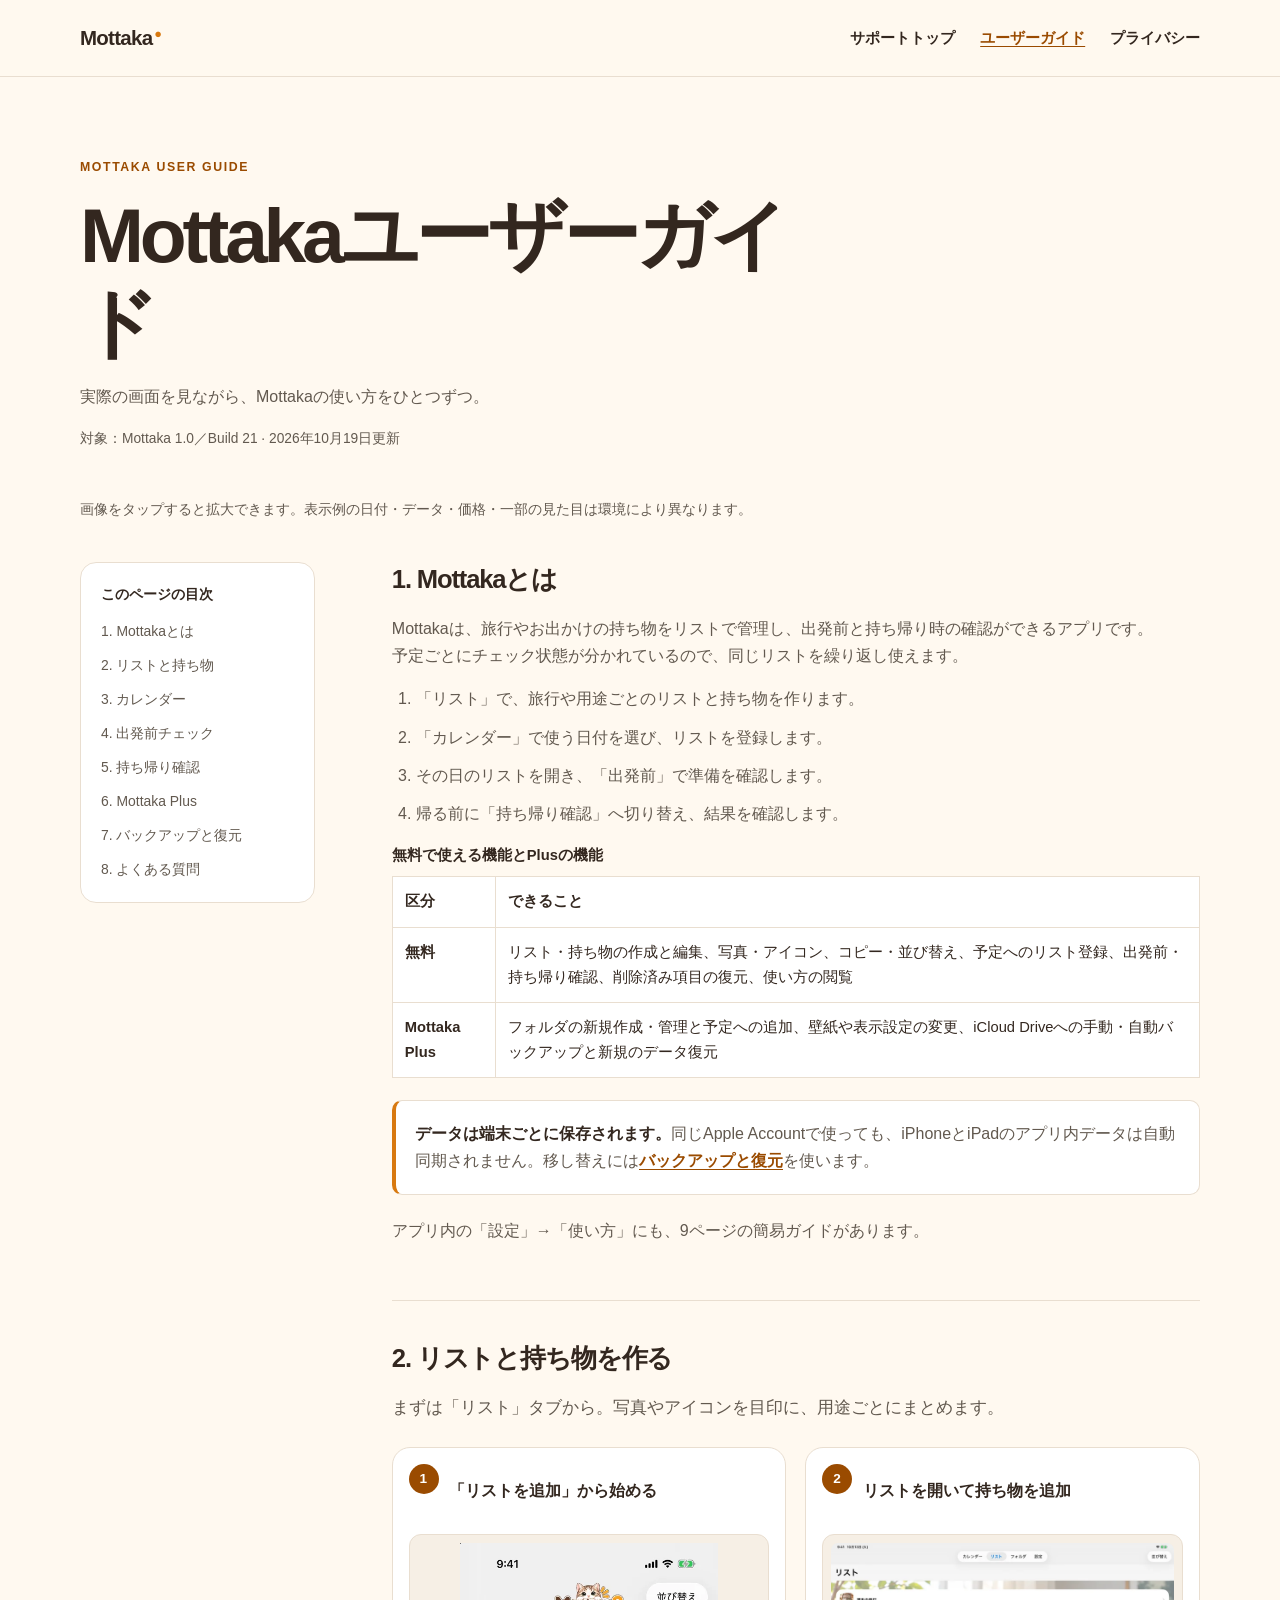
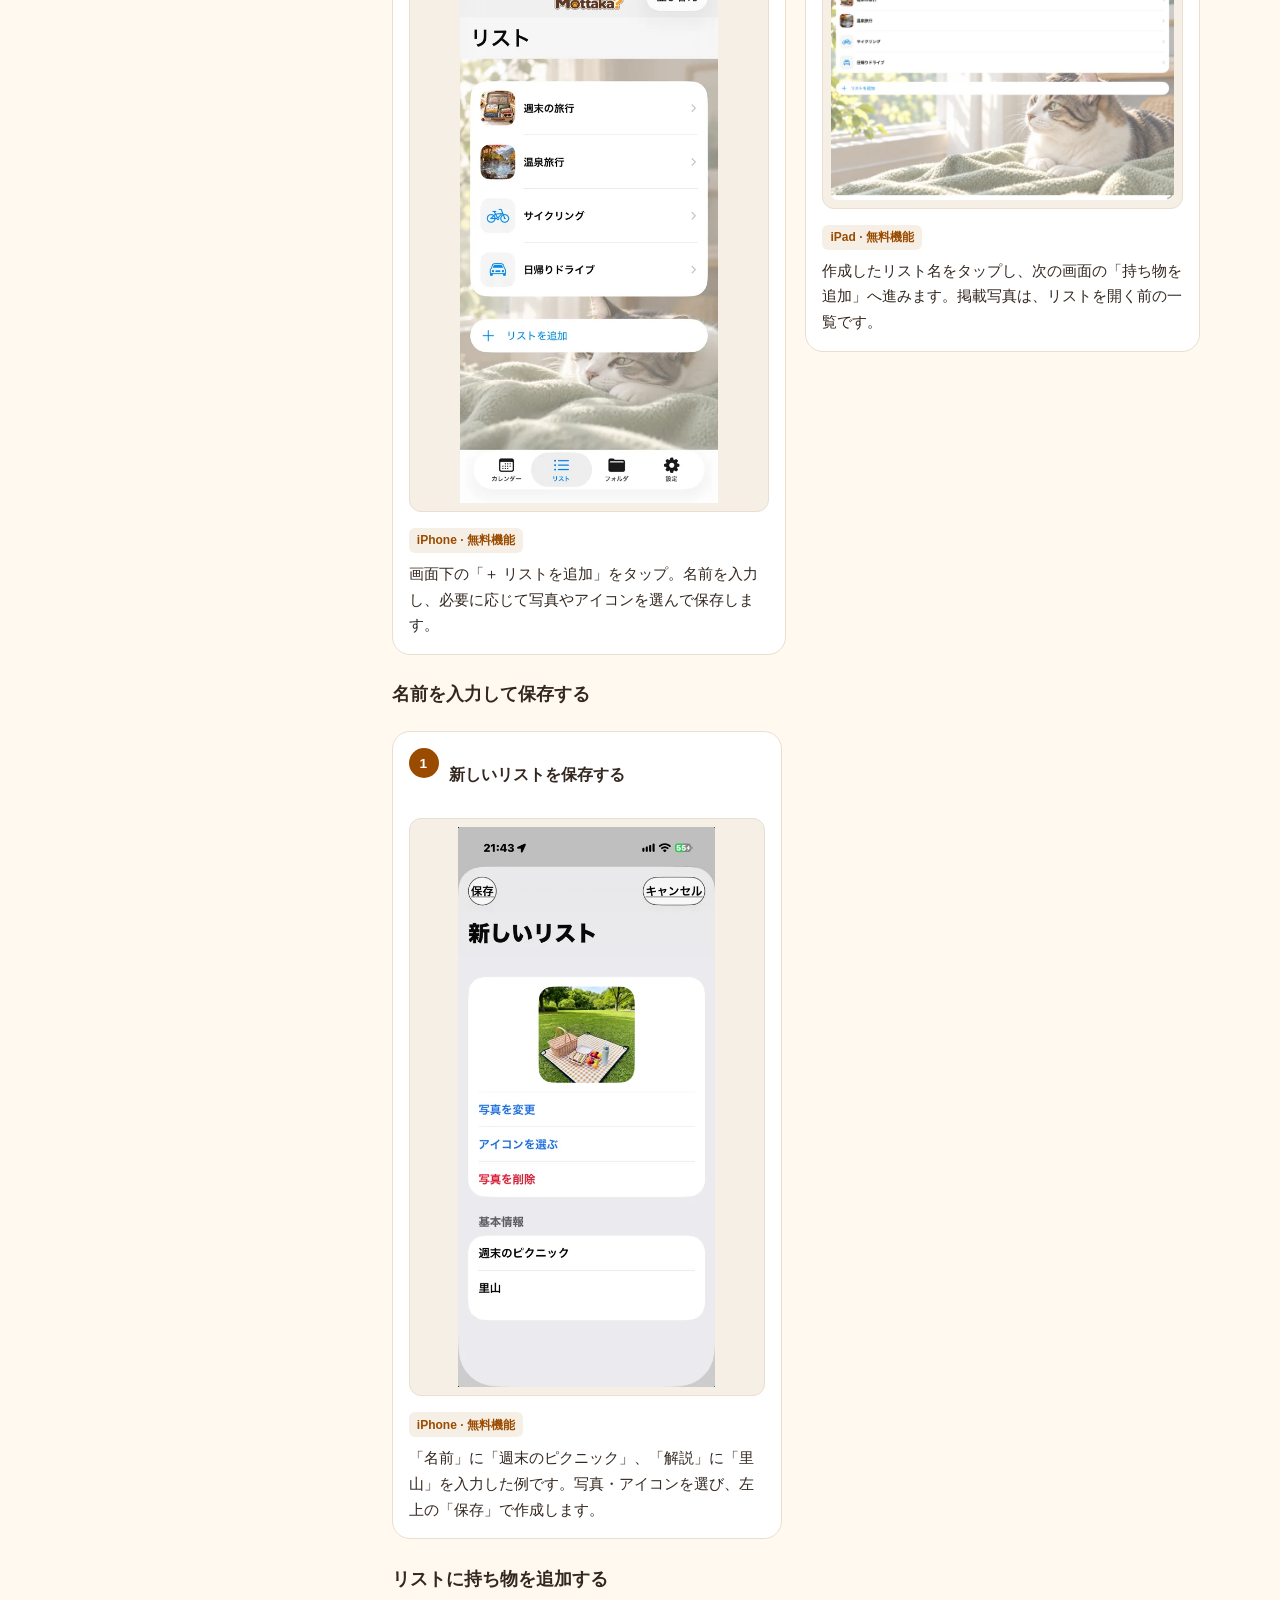
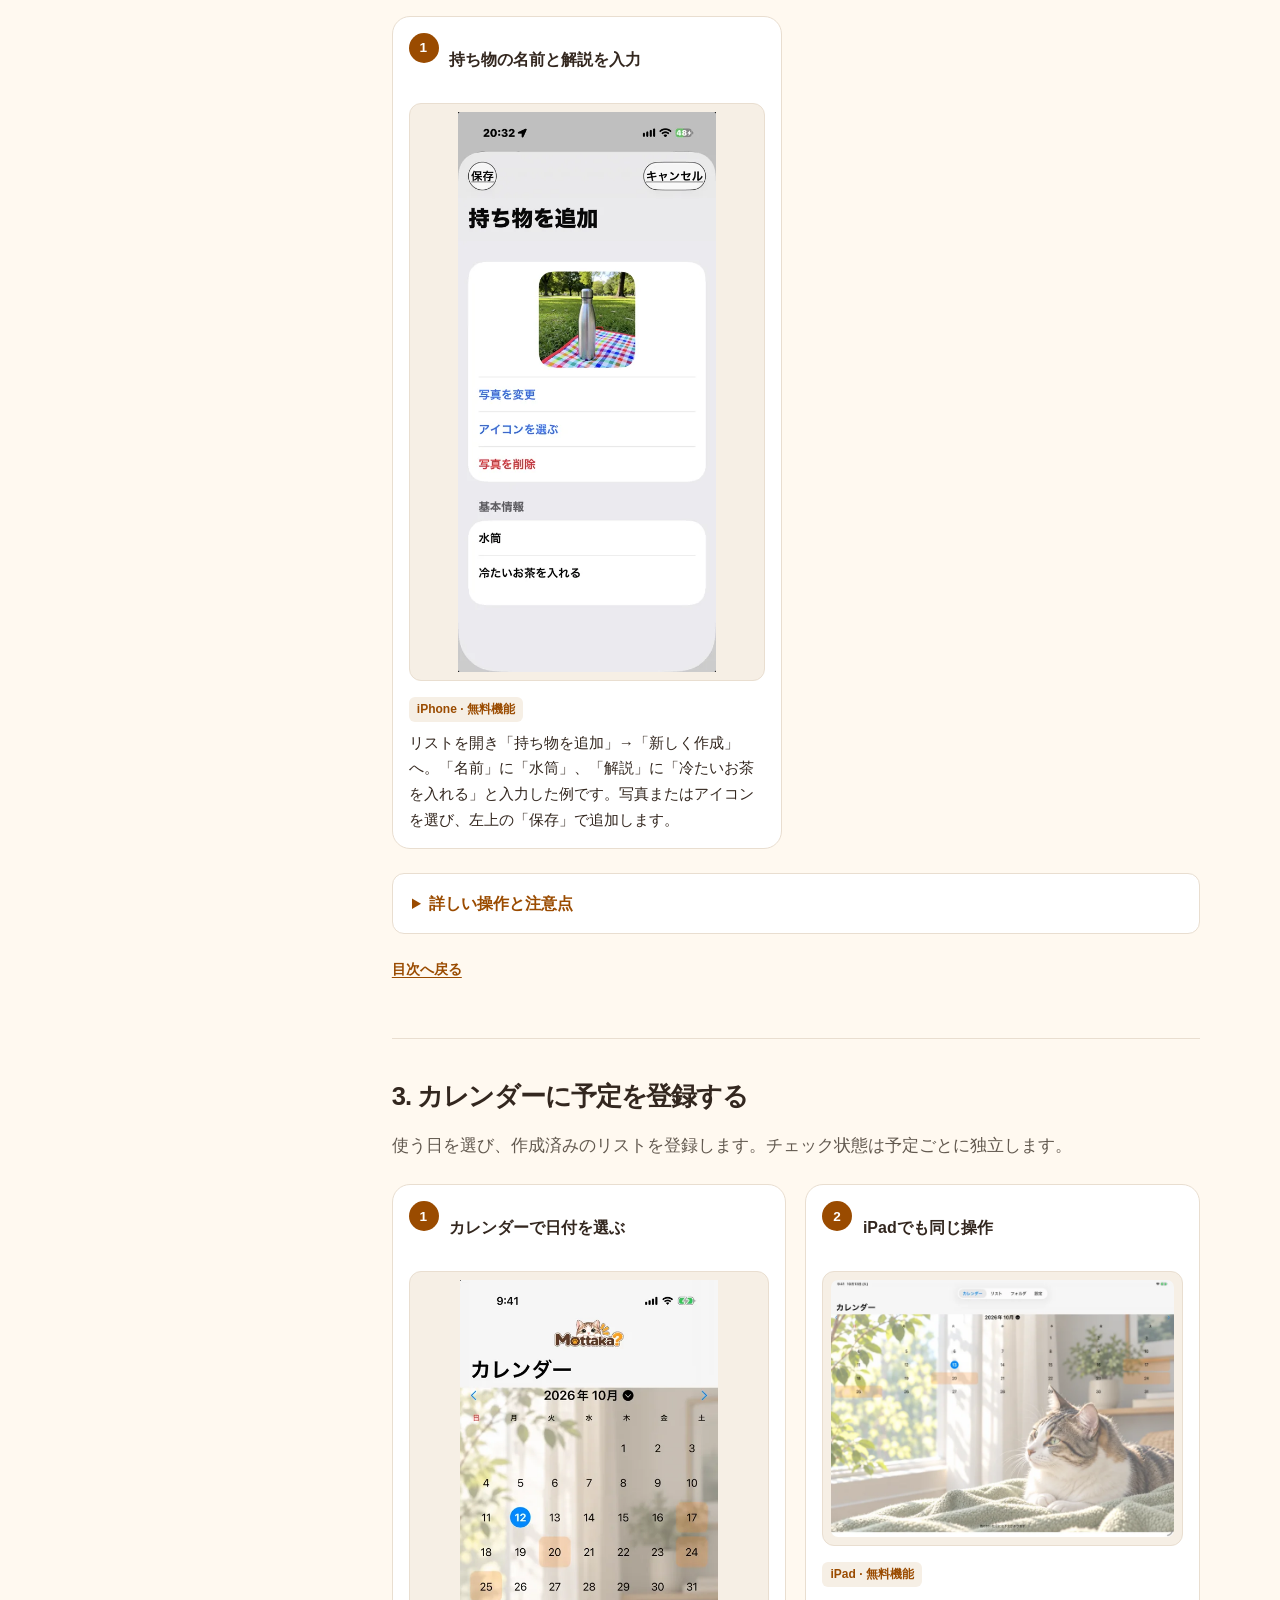
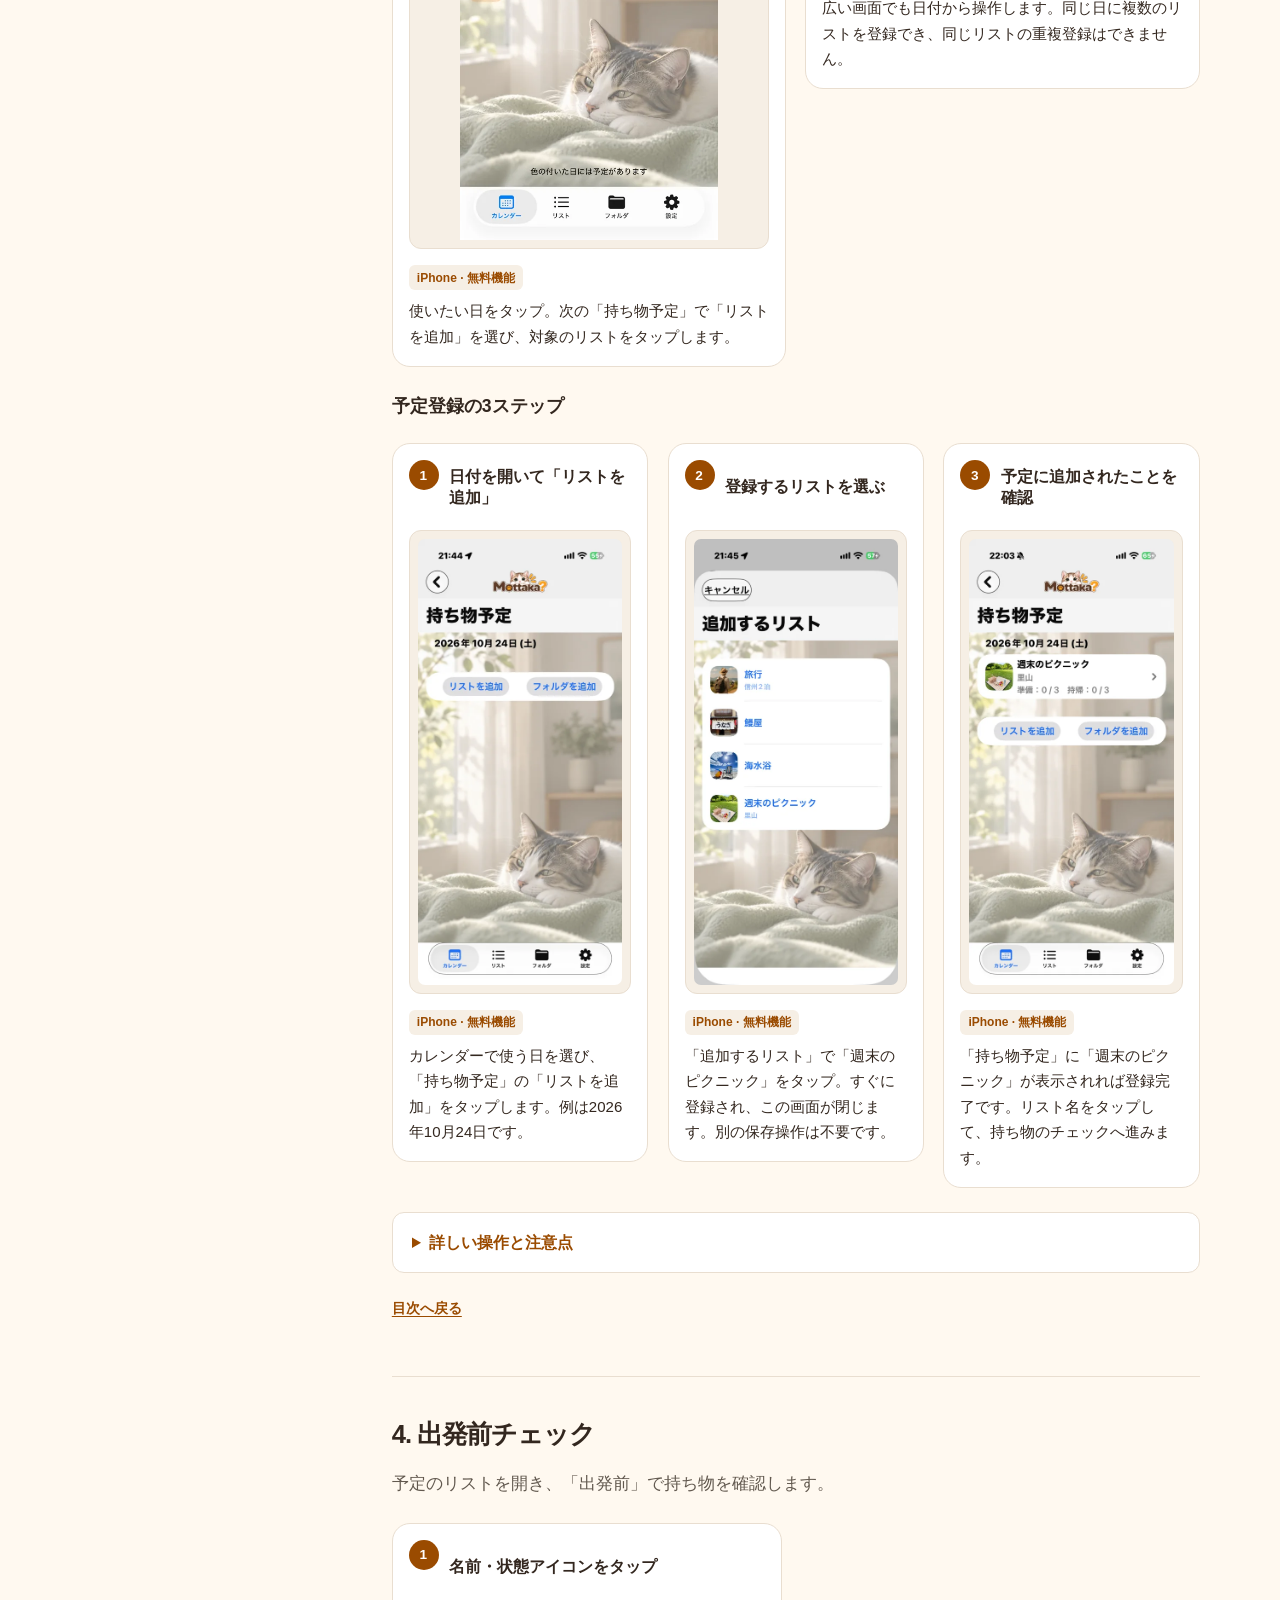
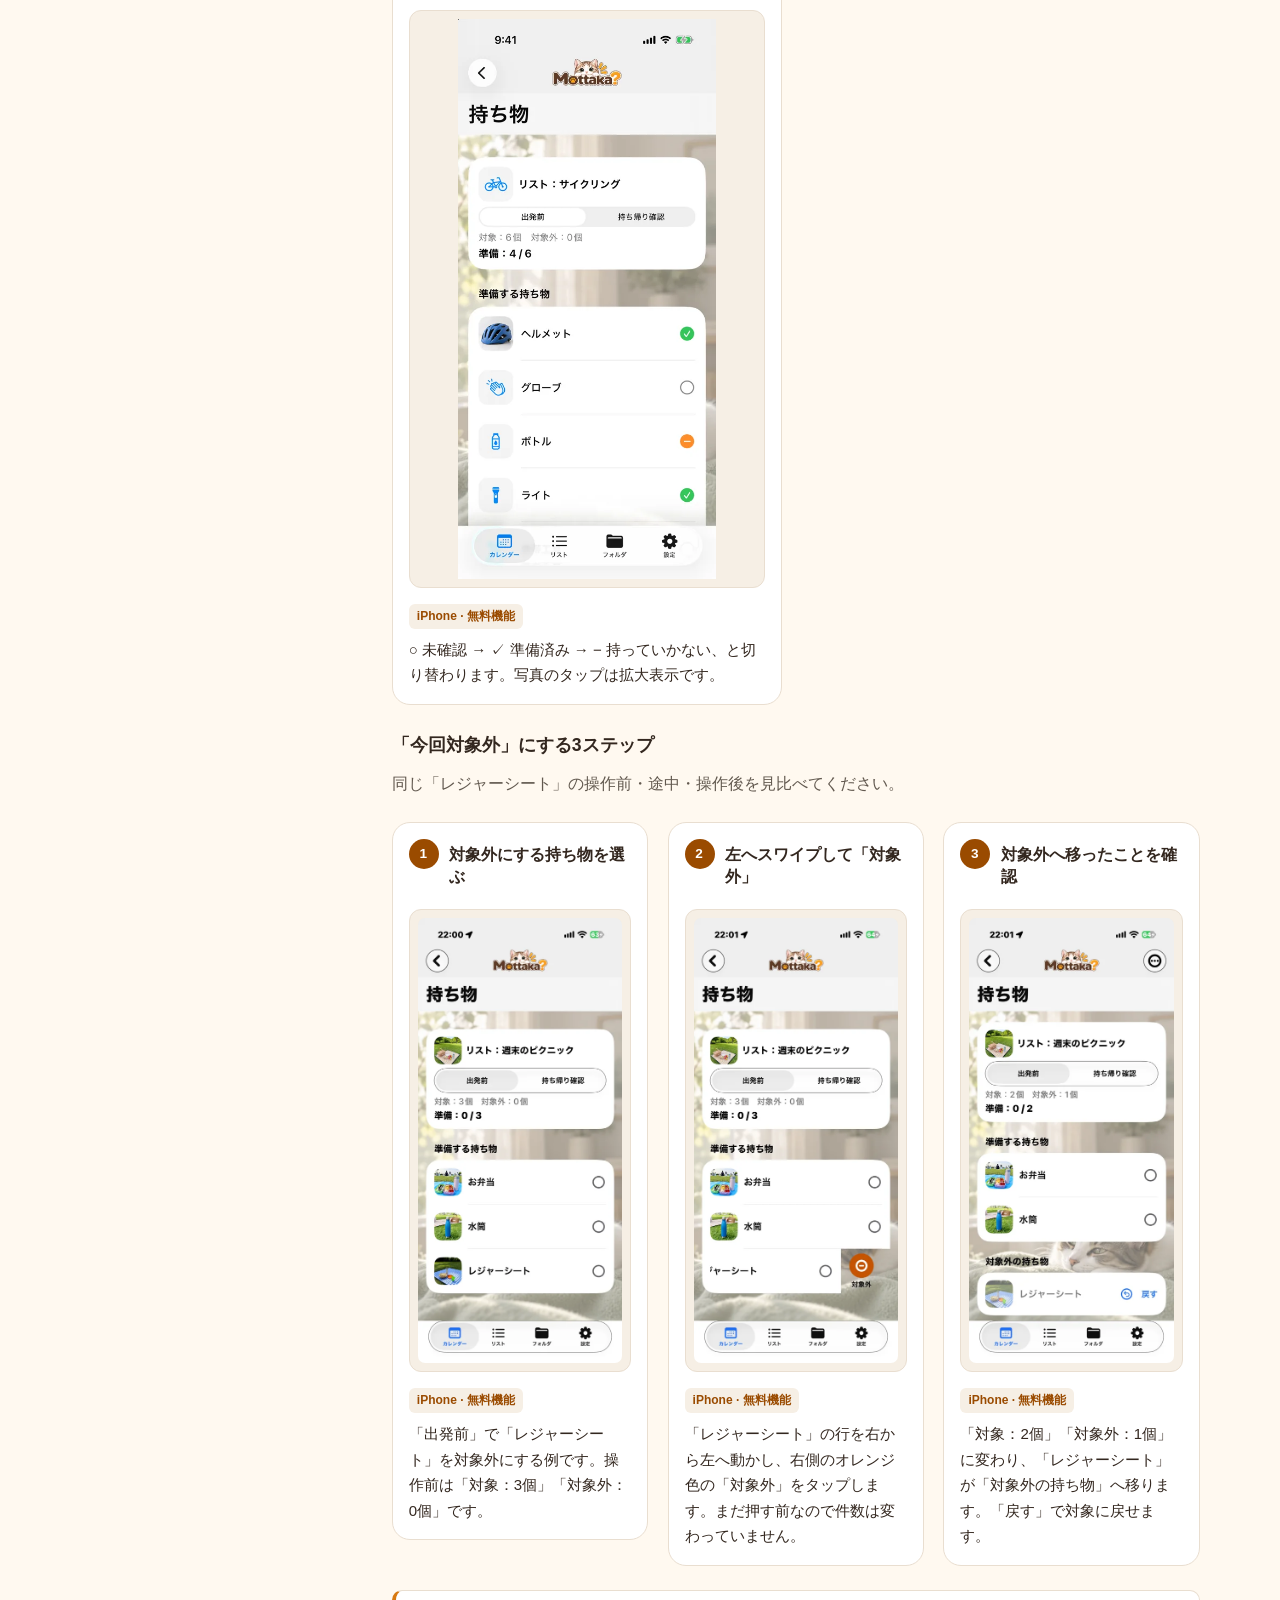
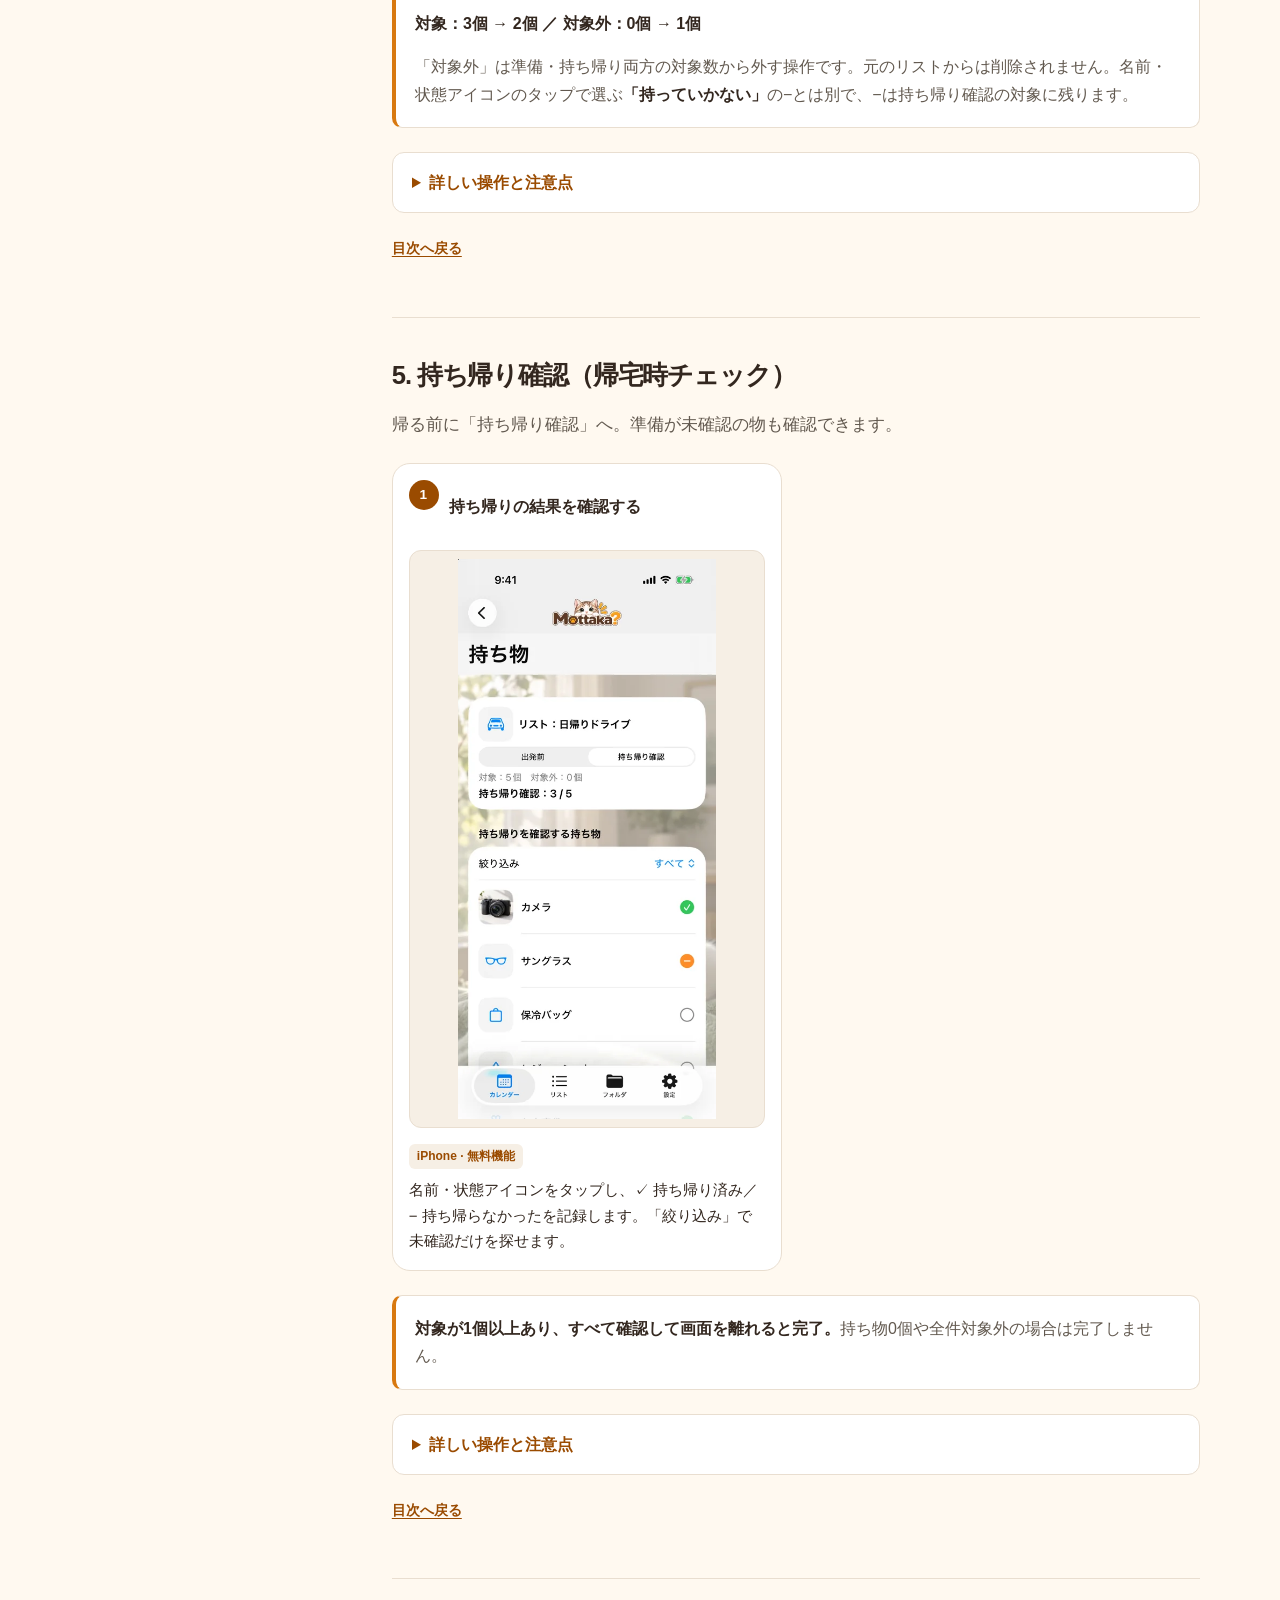
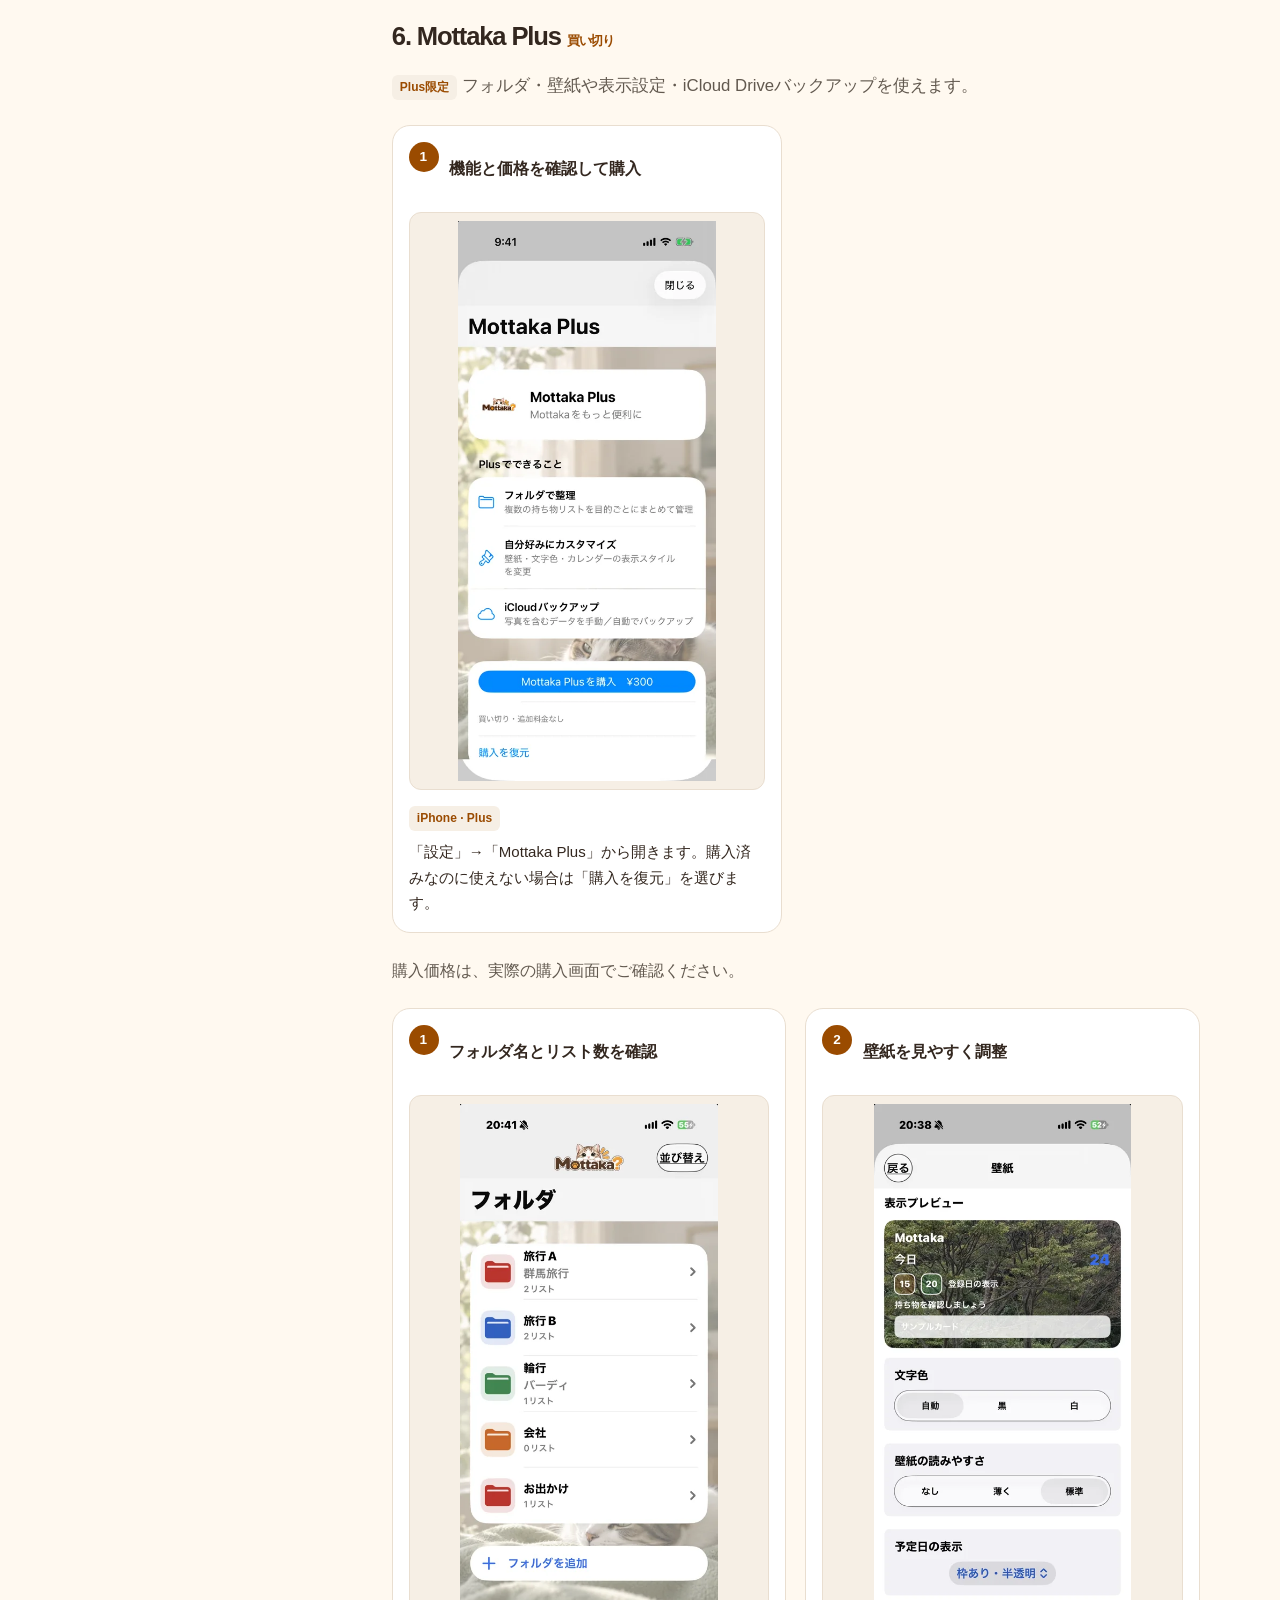
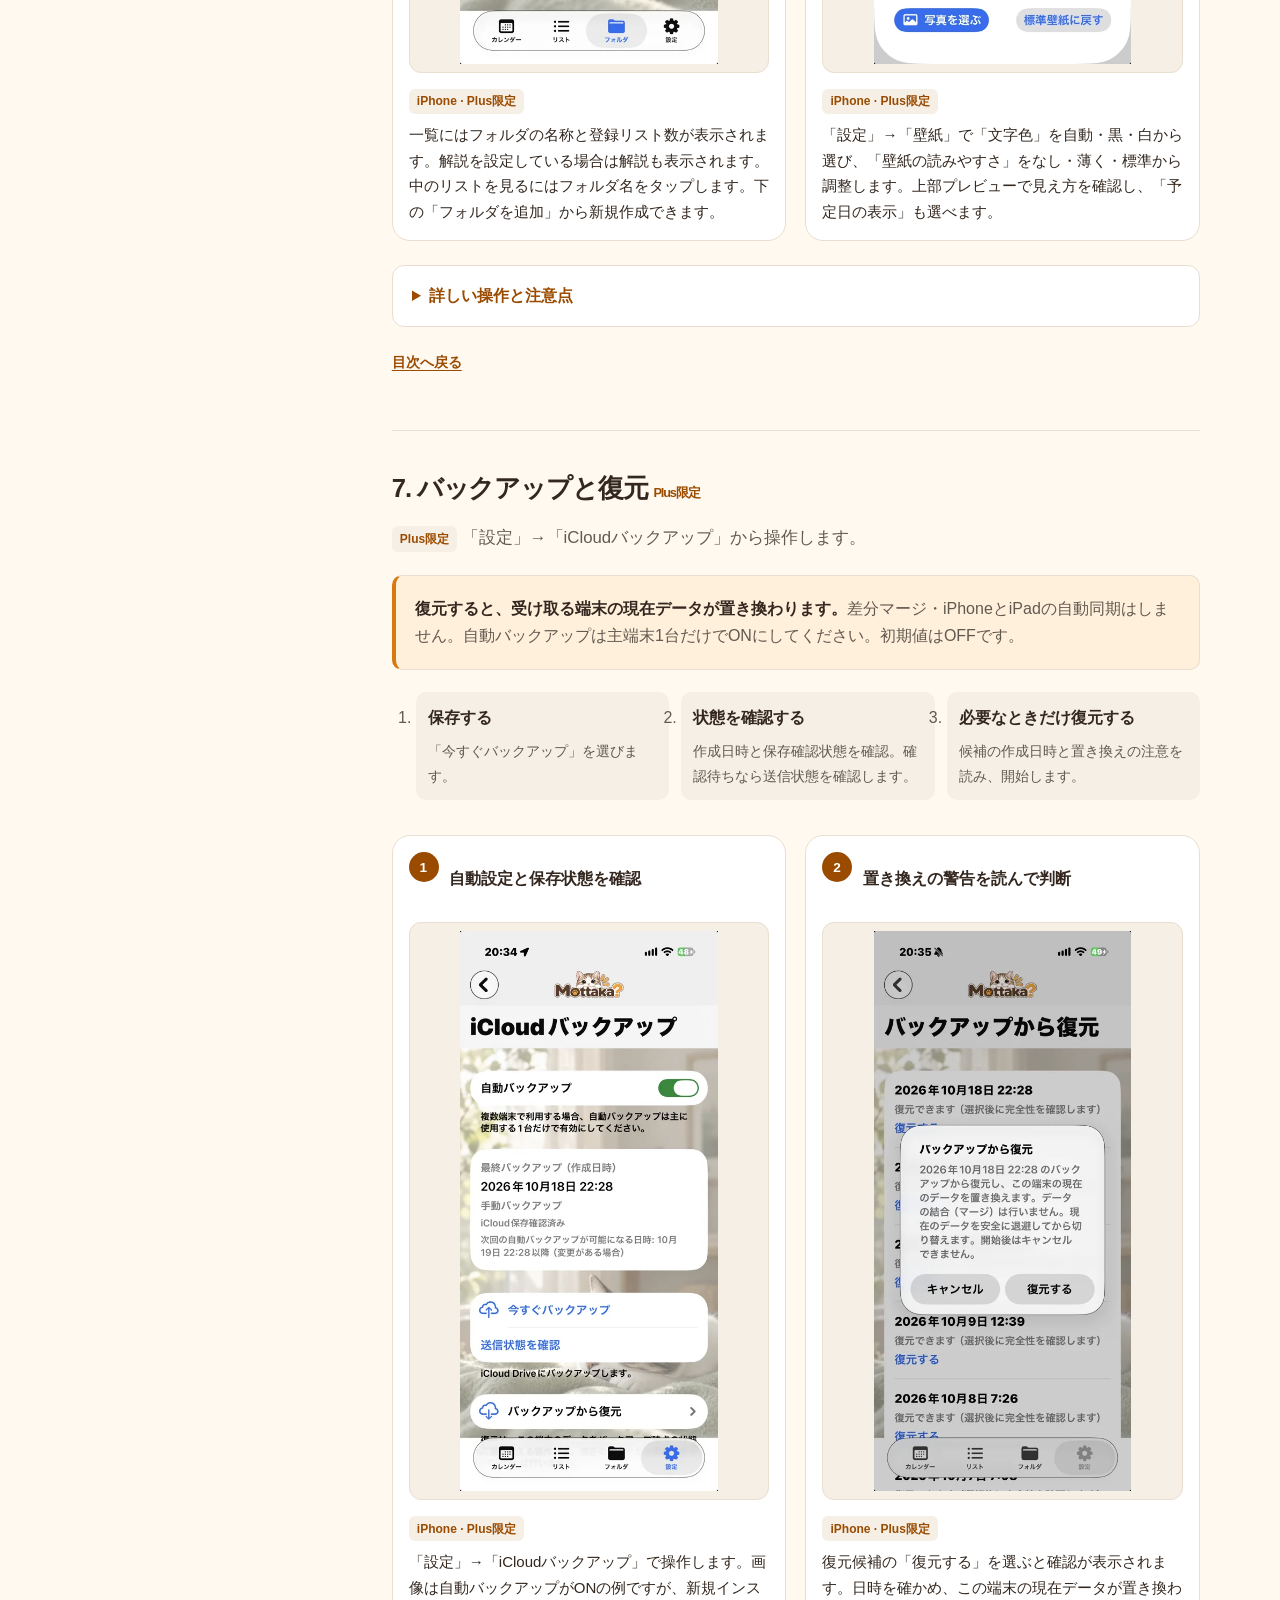
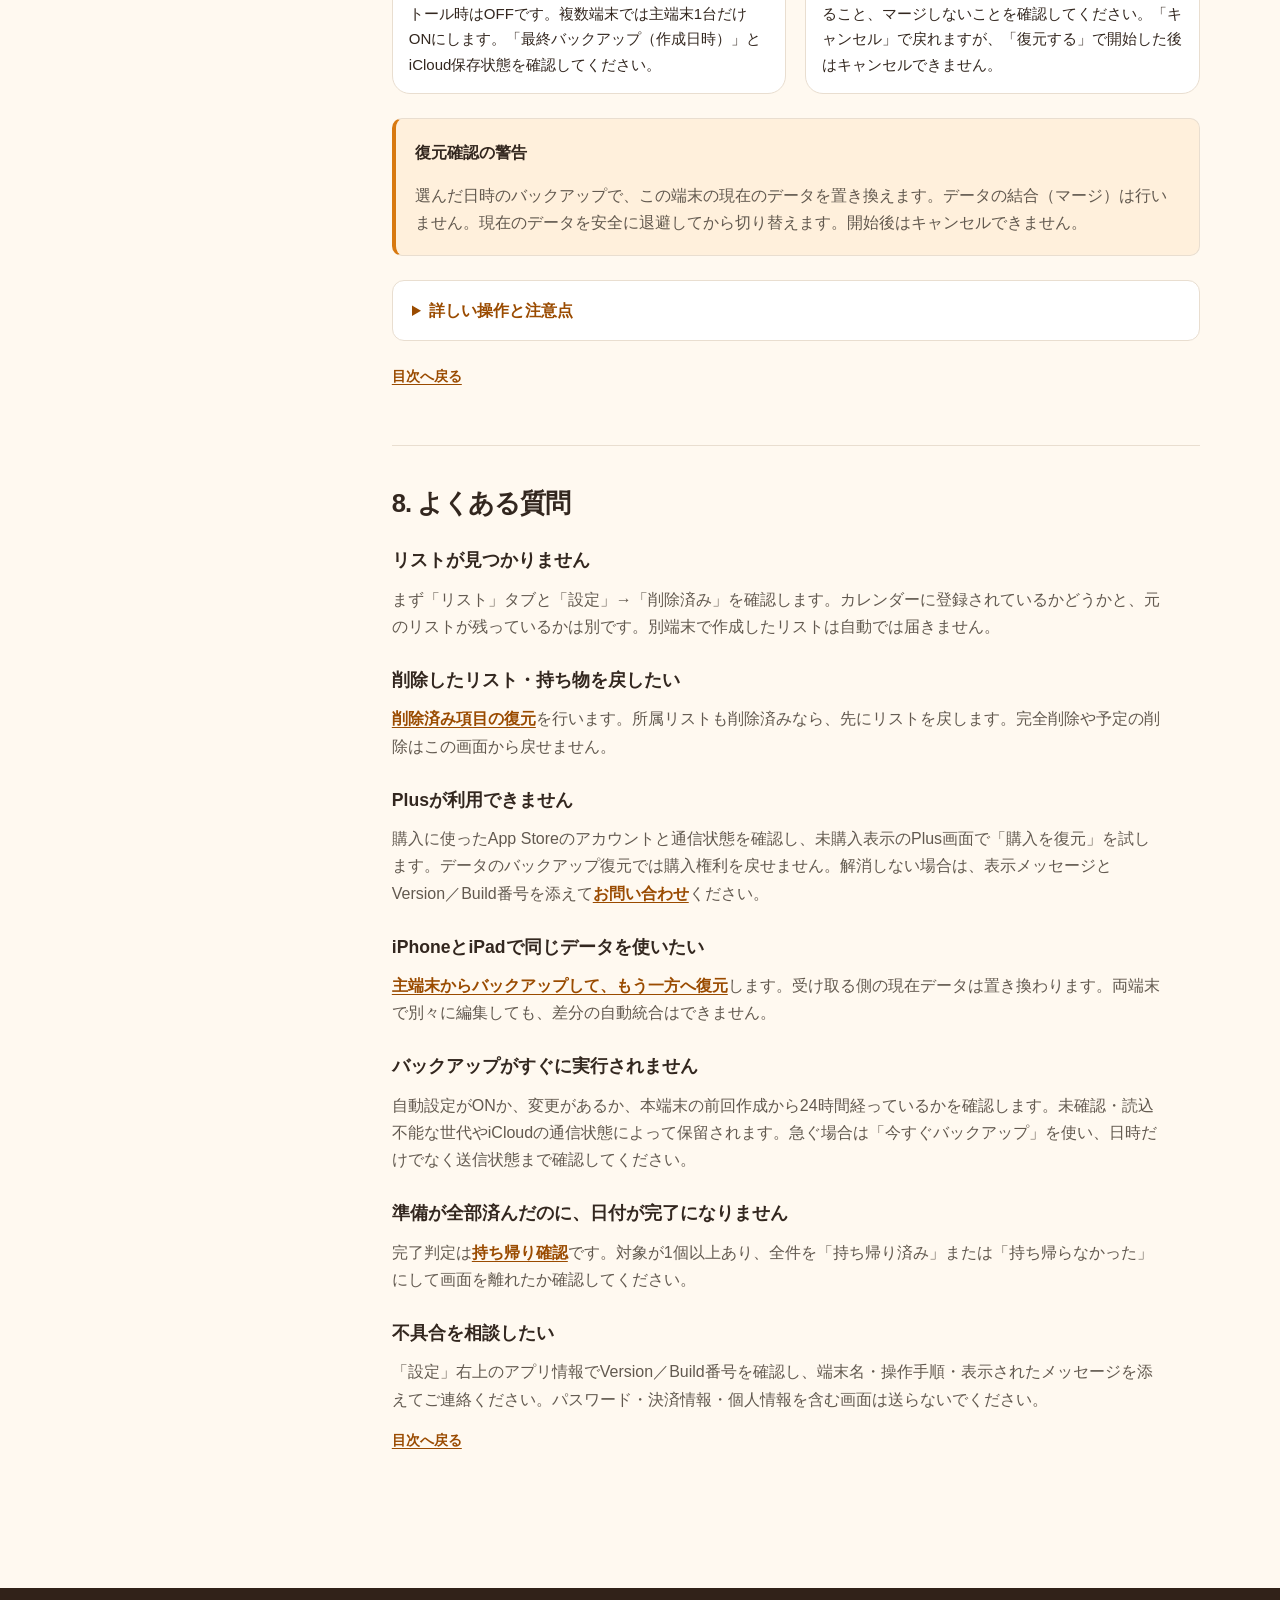
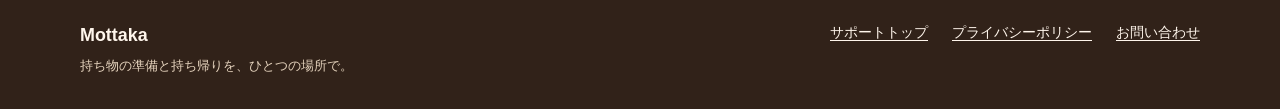
==== commit abe5bf57: "Add item, Plus, and backup screenshots to user guide" ====
--- a/guide.html
+++ b/guide.html
@@ -45,9 +45,9 @@
       <p class="eyebrow">Mottaka USER GUIDE</p>
       <h1>Mottakaユーザーガイド</h1>
       <p>実際の画面を見ながら、Mottakaの使い方をひとつずつ。</p>
-      <p class="policy-date">対象：Mottaka 1.0／Build 21 · 2026年10月18日更新</p>
+      <p class="policy-date">対象：Mottaka 1.0／Build 21 · 2026年10月19日更新</p>
     </div>
-    <p class="image-note">画面写真は既存の撮影例です。日付・データ・価格・一部の見た目は環境により異なります。画像をタップすると拡大できます。</p>
+    <p class="image-note">画像をタップすると拡大できます。表示例の日付・データ・価格・一部の見た目は環境により異なります。</p>
     <div class="policy-layout">
       <nav class="policy-toc" id="toc" aria-label="ユーザーガイドの目次">
         <p>このページの目次</p>
@@ -64,7 +64,7 @@
         </section>
         <section class="policy-section" id="lists" aria-labelledby="lists-title">
           <h2 id="lists-title">2. リストと持ち物を作る</h2>
-<p class="section-lead">まずは「リスト」タブから。写真やアイコンを目印に、用途ごとにまとめます。</p><div class="visual-steps"><figure class="visual-step"><div class="step-heading"><span class="step-number">1</span><h3>「リストを追加」から始める</h3></div><a class="guide-zoom" href="assets/guide/lists-phone.webp" aria-label="「リストを追加」から始めるの画面を拡大"><img src="assets/guide/lists-phone-small.webp" srcset="assets/guide/lists-phone-small.webp 480w, assets/guide/lists-phone.webp 1200w" sizes="(max-width: 640px) 85vw, (max-width: 1000px) 42vw, 320px" width="480" height="1044" loading="lazy" decoding="async" alt="iPhoneのリスト一覧。下部に「リストを追加」がある。"></a><figcaption><span class="screen-label">iPhone · 無料機能</span><p>画面下の「＋ リストを追加」をタップ。名前を入力し、必要に応じて写真やアイコンを選んで保存します。</p></figcaption></figure><figure class="visual-step"><div class="step-heading"><span class="step-number">2</span><h3>リストを開いて持ち物を追加</h3></div><a class="guide-zoom" href="assets/guide/lists-ipad.webp" aria-label="リストを開いて持ち物を追加の画面を拡大"><img src="assets/guide/lists-ipad-small.webp" srcset="assets/guide/lists-ipad-small.webp 800w, assets/guide/lists-ipad.webp 1800w" sizes="(max-width: 640px) 85vw, (max-width: 1000px) 42vw, 320px" width="800" height="600" loading="lazy" decoding="async" alt="iPad横向きのリスト一覧。各リスト名と下部の追加ボタンが表示されている。"></a><figcaption><span class="screen-label">iPad · 無料機能</span><p>作成したリスト名をタップし、次の画面の「持ち物を追加」へ進みます。掲載写真は、リストを開く前の一覧です。</p></figcaption></figure></div><h3 id="new-list-input">名前を入力して保存する</h3><div class="visual-steps single"><figure class="visual-step"><div class="step-heading"><span class="step-number">1</span><h3>新しいリストを保存する</h3></div><a class="guide-zoom" href="assets/guide/01-new-list-form.webp" aria-label="新しいリストを保存するの画面を拡大"><img src="assets/guide/01-new-list-form-small.webp" srcset="assets/guide/01-new-list-form-small.webp 480w, assets/guide/01-new-list-form.webp 941w" sizes="(max-width: 640px) 85vw, (max-width: 1000px) 42vw, 320px" width="480" height="1045" loading="lazy" decoding="async" alt="「新しいリスト」の入力画面。写真、名前「週末のピクニック」、解説「里山」と、左上の保存・右上のキャンセルが表示されている。"></a><figcaption><span class="screen-label">iPhone · 無料機能</span><p>「名前」に「週末のピクニック」、「解説」に「里山」を入力した例です。写真・アイコンを選び、左上の「保存」で作成します。</p></figcaption></figure></div><p class="capture-note">持ち物の追加・編集画面の写真は準備中です。詳しい操作は下の説明をご確認ください。</p>
+<p class="section-lead">まずは「リスト」タブから。写真やアイコンを目印に、用途ごとにまとめます。</p><div class="visual-steps"><figure class="visual-step"><div class="step-heading"><span class="step-number">1</span><h3>「リストを追加」から始める</h3></div><a class="guide-zoom" href="assets/guide/lists-phone.webp" aria-label="「リストを追加」から始めるの画面を拡大"><img src="assets/guide/lists-phone-small.webp" srcset="assets/guide/lists-phone-small.webp 480w, assets/guide/lists-phone.webp 1200w" sizes="(max-width: 640px) 85vw, (max-width: 1000px) 42vw, 320px" width="480" height="1044" loading="lazy" decoding="async" alt="iPhoneのリスト一覧。下部に「リストを追加」がある。"></a><figcaption><span class="screen-label">iPhone · 無料機能</span><p>画面下の「＋ リストを追加」をタップ。名前を入力し、必要に応じて写真やアイコンを選んで保存します。</p></figcaption></figure><figure class="visual-step"><div class="step-heading"><span class="step-number">2</span><h3>リストを開いて持ち物を追加</h3></div><a class="guide-zoom" href="assets/guide/lists-ipad.webp" aria-label="リストを開いて持ち物を追加の画面を拡大"><img src="assets/guide/lists-ipad-small.webp" srcset="assets/guide/lists-ipad-small.webp 800w, assets/guide/lists-ipad.webp 1800w" sizes="(max-width: 640px) 85vw, (max-width: 1000px) 42vw, 320px" width="800" height="600" loading="lazy" decoding="async" alt="iPad横向きのリスト一覧。各リスト名と下部の追加ボタンが表示されている。"></a><figcaption><span class="screen-label">iPad · 無料機能</span><p>作成したリスト名をタップし、次の画面の「持ち物を追加」へ進みます。掲載写真は、リストを開く前の一覧です。</p></figcaption></figure></div><h3 id="new-list-input">名前を入力して保存する</h3><div class="visual-steps single"><figure class="visual-step"><div class="step-heading"><span class="step-number">1</span><h3>新しいリストを保存する</h3></div><a class="guide-zoom" href="assets/guide/01-new-list-form.webp" aria-label="新しいリストを保存するの画面を拡大"><img src="assets/guide/01-new-list-form-small.webp" srcset="assets/guide/01-new-list-form-small.webp 480w, assets/guide/01-new-list-form.webp 941w" sizes="(max-width: 640px) 85vw, (max-width: 1000px) 42vw, 320px" width="480" height="1045" loading="lazy" decoding="async" alt="「新しいリスト」の入力画面。写真、名前「週末のピクニック」、解説「里山」と、左上の保存・右上のキャンセルが表示されている。"></a><figcaption><span class="screen-label">iPhone · 無料機能</span><p>「名前」に「週末のピクニック」、「解説」に「里山」を入力した例です。写真・アイコンを選び、左上の「保存」で作成します。</p></figcaption></figure></div><h3 id="create-item-steps">リストに持ち物を追加する</h3><div class="visual-steps single"><figure class="visual-step"><div class="step-heading"><span class="step-number">1</span><h3>持ち物の名前と解説を入力</h3></div><a class="guide-zoom" href="assets/guide/guide-item-create.webp" aria-label="持ち物の名前と解説を入力の画面を拡大"><img src="assets/guide/guide-item-create-small.webp" srcset="assets/guide/guide-item-create-small.webp 480w, assets/guide/guide-item-create.webp 1200w" sizes="(max-width: 640px) 85vw, (max-width: 1000px) 42vw, 320px" width="480" height="1044" loading="lazy" decoding="async" alt="持ち物を追加の入力画面。水筒の写真、名前「水筒」、解説「冷たいお茶を入れる」、保存とキャンセルが表示されている。"></a><figcaption><span class="screen-label">iPhone · 無料機能</span><p>リストを開き「持ち物を追加」→「新しく作成」へ。「名前」に「水筒」、「解説」に「冷たいお茶を入れる」と入力した例です。写真またはアイコンを選び、左上の「保存」で追加します。</p></figcaption></figure></div>
 <details class="guide-details"><summary>詳しい操作と注意点</summary><div class="details-body">
           <h3>リストの新規作成・編集</h3>
           <ol><li>「リスト」タブの「リストを追加」をタップします。</li><li>名前を入力し、必要に応じて「解説」・写真・アイコンを設定します。</li><li>「保存」をタップします。</li></ol>
@@ -76,8 +76,6 @@
           <p>「アイコンを選ぶ」ではアイコンを選択できます。写真とアイコンは同時表示せず、最後に選択した方が保存されます。「写真を削除」は画像の設定を外す操作で、リストや持ち物自体の削除とは別です。対応環境では「写真を作る」が表示される場合もあります。</p>
           <p>iPadは縦向き・左右横向きで撮影できます。白い正方形の枠は、一覧の正方形サムネイルに見える中央部分の目安です。<strong>保存写真そのものは枠で切り抜かず、全体を保持します。</strong>前面カメラへの切り替えはありません。「レンズ」が表示される端末では背面レンズを切り替えられます。</p>
           <p>通常の一覧やチェック画面では写真をタップすると拡大できます。ピンチで拡大縮小し、拡大中はドラッグで移動、ダブルタップで倍率を切り替え、「×」で閉じます。カレンダーの「追加するリスト」の写真は選択用の縮小表示で、拡大しません。</p>
-          <!-- 画像追加時はhiddenを外し、imgと実画面に合うaltを追加する。個人情報のない画像を使用。 -->
-          <figure hidden data-screenshot-slot="list-and-camera"><figcaption>リスト編集と、白いガイド枠が見えるカメラ画面</figcaption></figure>
           <h3>並び替えとコピー</h3>
           <ol><li>リスト一覧または持ち物一覧で「並び替え」を選びます。</li><li>行の移動ハンドルをドラッグします。</li><li>「完了」で通常表示に戻ります。</li></ol>
           <p>リストを右にスワイプして「複製」を選ぶと、「元の名前のコピー」という別リストが作られ、編集画面が開きます。現在の持ち物もコピーされますが、予定とチェック記録は複製されません。</p>
@@ -97,8 +95,7 @@
           <p>同じ日付に同じリストを単独で重複登録することはできず、「登録済み」と表示されます。別の日付には同じリストを登録できます。チェック状態は予定ごとに独立しています。複数予定は「並び替え」で順番を変更できます。</p>
           <p>日付は未完了の予定があるとオレンジ、すべて完了すると緑で表示されます。今日の表示とは区別してください。リスト行の「準備」「持帰」は、対象項目に対する確認数です。持帰の数には「持ち帰らなかった」も含みます。</p>
           <p>予定のリストを開くと「持ち物」画面でチェックできます。元のリストを編集すると、内容がまだ固定されていない予定にも変更が反映されます。一度完了して内容が固定された記録には、後からの元リスト編集は反映されません。</p>
-          <div class="callout warning"><p><strong>予定の「削除」はチェック記録の削除です。</strong>「持ち物予定」の行を左にスワイプし「削除」を選びます。元のリスト・持ち物は残りますが、その予定とチェック記録は「削除済み」から復元できません。フォルダの登録を削除すると、その日のフォルダ内のリスト予定・チェック記録も削除されます。</p></div>
-          <figure hidden data-screenshot-slot="calendar"><figcaption>日付の状態表示、「持ち物予定」と「追加するリスト」</figcaption></figure></div></details>
+          <div class="callout warning"><p><strong>予定の「削除」はチェック記録の削除です。</strong>「持ち物予定」の行を左にスワイプし「削除」を選びます。元のリスト・持ち物は残りますが、その予定とチェック記録は「削除済み」から復元できません。フォルダの登録を削除すると、その日のフォルダ内のリスト予定・チェック記録も削除されます。</p></div></div></details>
           <p class="back-to-toc"><a href="#toc">目次へ戻る</a></p>
         </section>
         <section class="policy-section" id="departure" aria-labelledby="departure-title">
@@ -110,8 +107,7 @@
           <p>もう一度タップすると灰色の○に戻ります。上部の「準備」の数には「準備済み」と「持っていかない」の両方が含まれます。</p>
           <h3 id="exclude">今回の対象から外す</h3>
           <ol><li>今回はチェック対象にしない項目を左へスワイプして「対象外」を選びます。</li><li>項目は「対象外の持ち物」へ移り、出発前・持ち帰り確認の対象数から外れます。</li><li>戻すには、対象外の項目の名前または「戻す」をタップします。メニューの「すべて対象に戻す」でも戻せます。</li></ol>
-          <div class="callout"><p><strong>「持っていかない」と「対象外」は別です。</strong>オレンジの－にするだけでは、持ち帰り確認の対象から外れません。今回まったく確認しない物は「対象外」にしてください。対象外にしても元のリストからは削除されず、他の日の予定には影響しません。</p></div>
-          <figure hidden data-screenshot-slot="departure"><figcaption>出発前の3状態と「対象外の持ち物」</figcaption></figure></div></details>
+          <div class="callout"><p><strong>「持っていかない」と「対象外」は別です。</strong>オレンジの－にするだけでは、持ち帰り確認の対象から外れません。今回まったく確認しない物は「対象外」にしてください。対象外にしても元のリストからは削除されず、他の日の予定には影響しません。</p></div></div></details>
           <p class="back-to-toc"><a href="#toc">目次へ戻る</a></p>
         </section>
         <section class="policy-section" id="return" aria-labelledby="return-title">
@@ -122,13 +118,12 @@
           <p><strong>対象の持ち物が1個以上あり、すべてが「持ち帰り済み」または「持ち帰らなかった」なら、画面を離れると完了します。</strong>出発前が未確認でも完了できます。全項目が対象外の場合や、持ち物が0個の場合は完了しません。「持ち帰らなかった」は、消費・処分・置いてきたなどの結果を確認した状態です。</p>
           <p>完了後も記録を開いて状態を変更できます。「未確認」に戻すなど、条件を満たさなくなると未完了になり、再び全件を確認して戻ると完了します。ただし、一度固定された記録の内容は、元リストの編集には追従しません。</p>
           <h3>現地で購入した物を確認したいとき</h3>
-          <p>専用の「現地購入品」機能はありません。まだ内容が固定されていない予定では、元のリストに持ち物を追加して、その予定の持ち帰り確認に使えます。既に完了した記録には追加が反映されないため、新しいリスト・予定として管理してください。出発前の準備済みチェックを付ける必要はありません。</p>
-          <figure hidden data-screenshot-slot="return"><figcaption>持ち帰りの絞り込みと完了前の案内</figcaption></figure></div></details>
+          <p>専用の「現地購入品」機能はありません。まだ内容が固定されていない予定では、元のリストに持ち物を追加して、その予定の持ち帰り確認に使えます。既に完了した記録には追加が反映されないため、新しいリスト・予定として管理してください。出発前の準備済みチェックを付ける必要はありません。</p></div></details>
           <p class="back-to-toc"><a href="#toc">目次へ戻る</a></p>
         </section>
         <section class="policy-section" id="plus" aria-labelledby="plus-title">
           <h2 id="plus-title">6. Mottaka Plus <span class="badge">買い切り</span></h2>
-<p class="section-lead"><span class="feature-tag">Plus限定</span> フォルダ・壁紙や表示設定・iCloud Driveバックアップを使えます。</p><div class="visual-steps single"><figure class="visual-step"><div class="step-heading"><span class="step-number">1</span><h3>機能と価格を確認して購入</h3></div><a class="guide-zoom" href="assets/guide/plus-phone.webp" aria-label="機能と価格を確認して購入の画面を拡大"><img src="assets/guide/plus-phone-small.webp" srcset="assets/guide/plus-phone-small.webp 480w, assets/guide/plus-phone.webp 1200w" sizes="(max-width: 640px) 85vw, (max-width: 1000px) 42vw, 320px" width="480" height="1044" loading="lazy" decoding="async" alt="Mottaka Plus紹介画面。フォルダ、カスタマイズ、iCloudバックアップの説明と購入・購入復元の操作。"></a><figcaption><span class="screen-label">iPhone · Plus</span><p>「設定」→「Mottaka Plus」から開きます。購入済みなのに使えない場合は「購入を復元」を選びます。</p></figcaption></figure></div><p class="capture-note">画像は既存のローカルStoreKitテスト時の表示例です。価格は画像の金額ではなく、実際の購入画面で確認してください。フォルダ・壁紙の操作画面は準備中です。</p>
+<p class="section-lead"><span class="feature-tag">Plus限定</span> フォルダ・壁紙や表示設定・iCloud Driveバックアップを使えます。</p><div class="visual-steps single"><figure class="visual-step"><div class="step-heading"><span class="step-number">1</span><h3>機能と価格を確認して購入</h3></div><a class="guide-zoom" href="assets/guide/plus-phone.webp" aria-label="機能と価格を確認して購入の画面を拡大"><img src="assets/guide/plus-phone-small.webp" srcset="assets/guide/plus-phone-small.webp 480w, assets/guide/plus-phone.webp 1200w" sizes="(max-width: 640px) 85vw, (max-width: 1000px) 42vw, 320px" width="480" height="1044" loading="lazy" decoding="async" alt="Mottaka Plus紹介画面。フォルダ、カスタマイズ、iCloudバックアップの説明と購入・購入復元の操作。"></a><figcaption><span class="screen-label">iPhone · Plus</span><p>「設定」→「Mottaka Plus」から開きます。購入済みなのに使えない場合は「購入を復元」を選びます。</p></figcaption></figure></div><p>購入価格は、実際の購入画面でご確認ください。</p><div class="visual-steps"><figure class="visual-step"><div class="step-heading"><span class="step-number">1</span><h3>フォルダ名とリスト数を確認</h3></div><a class="guide-zoom" href="assets/guide/guide-plus-folder.webp" aria-label="フォルダ名とリスト数を確認の画面を拡大"><img src="assets/guide/guide-plus-folder-small.webp" srcset="assets/guide/guide-plus-folder-small.webp 480w, assets/guide/guide-plus-folder.webp 1200w" sizes="(max-width: 640px) 85vw, (max-width: 1000px) 42vw, 320px" width="480" height="1044" loading="lazy" decoding="async" alt="フォルダ一覧。旅行Aと旅行Bは2リスト、輪行・会社・お出かけは1リストと表示されている。"></a><figcaption><span class="screen-label">iPhone · Plus限定</span><p>一覧にはフォルダの名称と登録リスト数が表示されます。解説を設定している場合は解説も表示されます。中のリストを見るにはフォルダ名をタップします。下の「フォルダを追加」から新規作成できます。</p></figcaption></figure><figure class="visual-step"><div class="step-heading"><span class="step-number">2</span><h3>壁紙を見やすく調整</h3></div><a class="guide-zoom" href="assets/guide/guide-plus-wallpaper.webp" aria-label="壁紙を見やすく調整の画面を拡大"><img src="assets/guide/guide-plus-wallpaper-small.webp" srcset="assets/guide/guide-plus-wallpaper-small.webp 480w, assets/guide/guide-plus-wallpaper.webp 1200w" sizes="(max-width: 640px) 85vw, (max-width: 1000px) 42vw, 320px" width="480" height="1044" loading="lazy" decoding="async" alt="壁紙設定。表示プレビュー、文字色の自動・黒・白、壁紙の読みやすさのなし・薄く・標準、予定日の表示、写真を選ぶと標準壁紙に戻す。"></a><figcaption><span class="screen-label">iPhone · Plus限定</span><p>「設定」→「壁紙」で「文字色」を自動・黒・白から選び、「壁紙の読みやすさ」をなし・薄く・標準から調整します。上部プレビューで見え方を確認し、「予定日の表示」も選べます。</p></figcaption></figure></div>
 <details class="guide-details"><summary>詳しい操作と注意点</summary><div class="details-body">
           <h3>購入と購入の復元</h3>
           <ol><li>「設定」→「Mottaka Plus」を開きます。Plus限定機能を選んだときにも紹介画面が開きます。</li><li>表示される価格を確認し、「Mottaka Plusを購入」のボタンからApp Storeの案内に従います。価格は購入画面の表示をご確認ください。</li><li>確認が完了すると「Mottaka Plus 購入済み」になります。</li></ol>
@@ -140,13 +135,12 @@
           <h3>壁紙と表示設定 <span class="badge">Plus限定</span></h3>
           <ol><li>「設定」→「壁紙」を開きます。</li><li>「写真を選ぶ」で壁紙を選び、プレビューを確認します。</li><li>「文字色」（自動・黒・白）、「壁紙の読みやすさ」（なし・薄く・標準）、「予定日の表示」を調整します。</li><li>「戻る」で設定画面へ戻ります。標準画像に戻すときは「標準壁紙に戻す」を使います。</li></ol>
           <p>予定日の表示は「枠なし・半透明」「枠あり・半透明」「枠あり・不透明」です。初期設定は「枠なし・半透明」。ユーザー設定壁紙は端末の向きにかかわらず優先され、標準壁紙はiPad横向きだけ専用画像になります。</p>
-          <p>購入権利を確認できず無料状態になっても、既存のリスト・予定・画像・壁紙・バックアップが自動で消えることはありません。ただし、Plus限定の変更や新規操作は制限されます。</p>
-          <figure hidden data-screenshot-slot="plus"><figcaption>Plus購入画面、フォルダ、壁紙設定</figcaption></figure></div></details>
+          <p>購入権利を確認できず無料状態になっても、既存のリスト・予定・画像・壁紙・バックアップが自動で消えることはありません。ただし、Plus限定の変更や新規操作は制限されます。</p></div></details>
           <p class="back-to-toc"><a href="#toc">目次へ戻る</a></p>
         </section>
         <section class="policy-section" id="backup" aria-labelledby="backup-title">
           <h2 id="backup-title">7. バックアップと復元 <span class="badge">Plus限定</span></h2>
-<p class="section-lead"><span class="feature-tag">Plus限定</span> 「設定」→「iCloudバックアップ」から操作します。</p><div class="callout warning"><p><strong>復元すると、受け取る端末の現在データが置き換わります。</strong>差分マージ・iPhoneとiPadの自動同期はしません。自動バックアップは主端末1台だけでONにしてください。初期値はOFFです。</p></div><ol class="backup-flow"><li><strong>保存する</strong><p>「今すぐバックアップ」を選びます。</p></li><li><strong>状態を確認する</strong><p>作成日時と保存確認状態を確認。確認待ちなら送信状態を確認します。</p></li><li><strong>必要なときだけ復元する</strong><p>候補の作成日時と置き換えの注意を読み、開始します。</p></li></ol><p class="capture-note">バックアップ・復元の現行画面は既存画像にないため、写真は掲載していません。画面写真を用意できるまでは、下の詳しい手順をご確認ください。</p>
+<p class="section-lead"><span class="feature-tag">Plus限定</span> 「設定」→「iCloudバックアップ」から操作します。</p><div class="callout warning"><p><strong>復元すると、受け取る端末の現在データが置き換わります。</strong>差分マージ・iPhoneとiPadの自動同期はしません。自動バックアップは主端末1台だけでONにしてください。初期値はOFFです。</p></div><ol class="backup-flow"><li><strong>保存する</strong><p>「今すぐバックアップ」を選びます。</p></li><li><strong>状態を確認する</strong><p>作成日時と保存確認状態を確認。確認待ちなら送信状態を確認します。</p></li><li><strong>必要なときだけ復元する</strong><p>候補の作成日時と置き換えの注意を読み、開始します。</p></li></ol><div class="visual-steps"><figure class="visual-step"><div class="step-heading"><span class="step-number">1</span><h3>自動設定と保存状態を確認</h3></div><a class="guide-zoom" href="assets/guide/guide-backup-settings.webp" aria-label="自動設定と保存状態を確認の画面を拡大"><img src="assets/guide/guide-backup-settings-small.webp" srcset="assets/guide/guide-backup-settings-small.webp 480w, assets/guide/guide-backup-settings.webp 1200w" sizes="(max-width: 640px) 85vw, (max-width: 1000px) 42vw, 320px" width="480" height="1044" loading="lazy" decoding="async" alt="iCloudバックアップ設定。自動バックアップはON、最終バックアップ作成日時とiCloud保存済み、今すぐバックアップ、送信状態を確認、バックアップから復元が表示されている。"></a><figcaption><span class="screen-label">iPhone · Plus限定</span><p>「設定」→「iCloudバックアップ」で操作します。画像は自動バックアップがONの例ですが、新規インストール時はOFFです。複数端末では主端末1台だけONにします。「最終バックアップ（作成日時）」とiCloud保存状態を確認してください。</p></figcaption></figure><figure class="visual-step"><div class="step-heading"><span class="step-number">2</span><h3>置き換えの警告を読んで判断</h3></div><a class="guide-zoom" href="assets/guide/guide-restore-confirm.webp" aria-label="置き換えの警告を読んで判断の画面を拡大"><img src="assets/guide/guide-restore-confirm-small.webp" srcset="assets/guide/guide-restore-confirm-small.webp 480w, assets/guide/guide-restore-confirm.webp 1200w" sizes="(max-width: 640px) 85vw, (max-width: 1000px) 42vw, 320px" width="480" height="1044" loading="lazy" decoding="async" alt="バックアップから復元の確認画面。現在データの置き換え、マージなし、安全な退避、開始後はキャンセル不可という警告と、キャンセル・復元するボタン。"></a><figcaption><span class="screen-label">iPhone · Plus限定</span><p>復元候補の「復元する」を選ぶと確認が表示されます。日時を確かめ、この端末の現在データが置き換わること、マージしないことを確認してください。「キャンセル」で戻れますが、「復元する」で開始した後はキャンセルできません。</p></figcaption></figure></div><div class="callout warning"><p><strong>復元確認の警告</strong></p><p>選んだ日時のバックアップで、この端末の現在のデータを置き換えます。データの結合（マージ）は行いません。現在のデータを安全に退避してから切り替えます。開始後はキャンセルできません。</p></div>
 <details class="guide-details"><summary>詳しい操作と注意点</summary><div class="details-body">
           <p>iCloud Driveを利用できるApple Accountでサインインし、iCloud Driveを有効にしてください。「設定」→「iCloudバックアップ」から操作します。リスト・持ち物・予定・チェック状態・フォルダ・取り込んだ写真や壁紙・表示設定を保存します。Plusの購入権利と、この端末の自動バックアップON／OFF設定はバックアップから復元する対象ではありません。</p>
           <h3>手動バックアップ</h3>
@@ -164,8 +158,7 @@
           <h3 id="restore">バックアップから復元</h3>
           <div class="callout warning"><p><strong>復元は追加ではなく、復元先端末の現在のデータを置き換える操作です。差分マージはしません。</strong>バックアップ作成後の変更は、そのバックアップには含まれません。現在の内容を残したい場合は、先に手動バックアップを作り、保存状態と復元候補を確認してください。アプリ内部の安全退避を、自分でいつでも選んで戻せるバックアップの代わりにしないでください。</p></div>
           <ol><li>「バックアップから復元」を開き、作成日時を確認します。</li><li>対象の「復元する」を選びます。「現在確認できません」の候補は「再確認」を使います。候補が更新されないときは、一度戻って開き直してください。</li><li>確認画面を読み、復元を開始します。<strong>開始後はキャンセルできません。</strong></li><li>検証・切り替えが完了するまで待ちます。失敗時はアプリの案内に従ってください。独自にファイルを削除したり、復元中にアプリを削除したりしないでください。</li></ol>
-          <p>復元時は全ファイルの完全性を確認し、現在データを退避してから切り替えます。ただし、候補が表示されるだけで復元成功を保証するものではありません。「このバックアップは使用できません」やアップデートを求める表示の候補は、そのまま復元できません。購入情報の確認には「購入を復元」を使用します。</p>
-          <figure hidden data-screenshot-slot="backup"><figcaption>確認済み・確認待ちの日時表示と復元確認画面</figcaption></figure></div></details>
+          <p>復元時は全ファイルの完全性を確認し、現在データを退避してから切り替えます。ただし、候補が表示されるだけで復元成功を保証するものではありません。「このバックアップは使用できません」やアップデートを求める表示の候補は、そのまま復元できません。購入情報の確認には「購入を復元」を使用します。</p></div></details>
           <p class="back-to-toc"><a href="#toc">目次へ戻る</a></p>
         </section>
         <section class="policy-section" id="faq" aria-labelledby="faq-title">
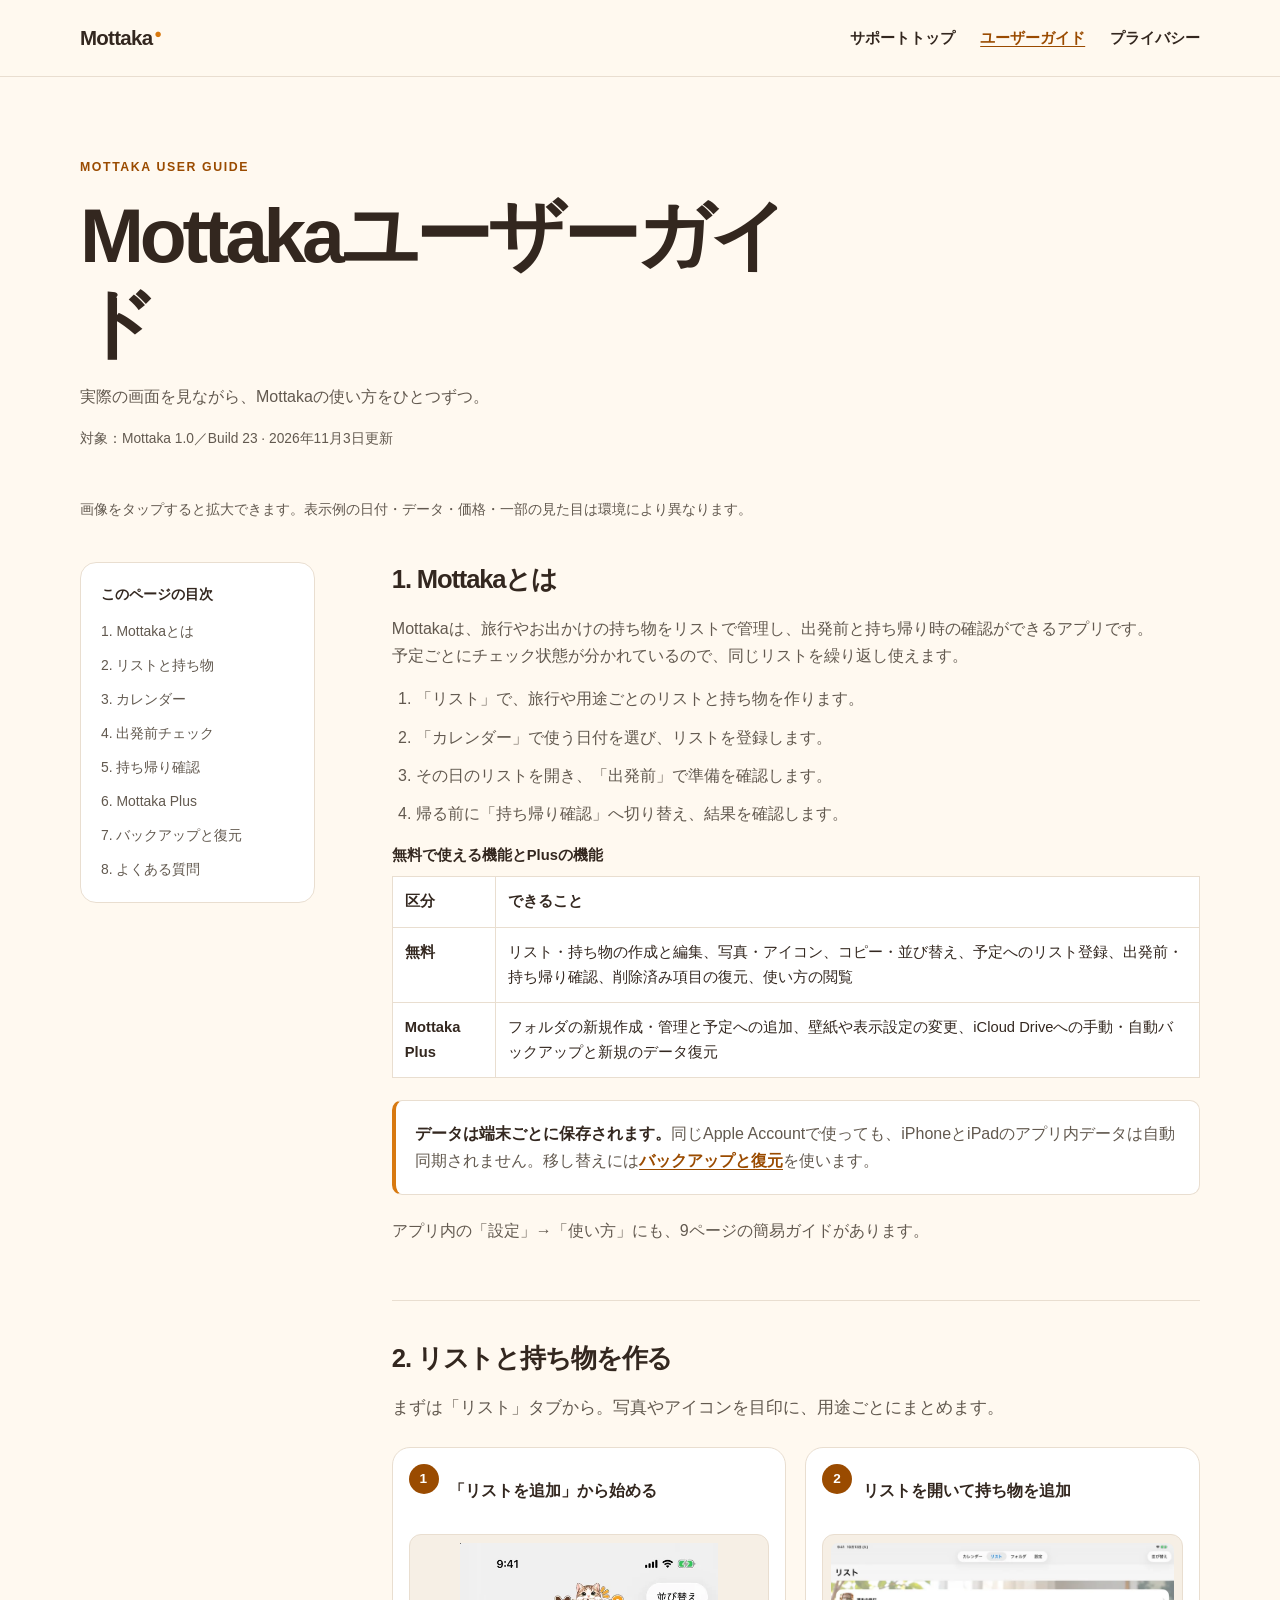
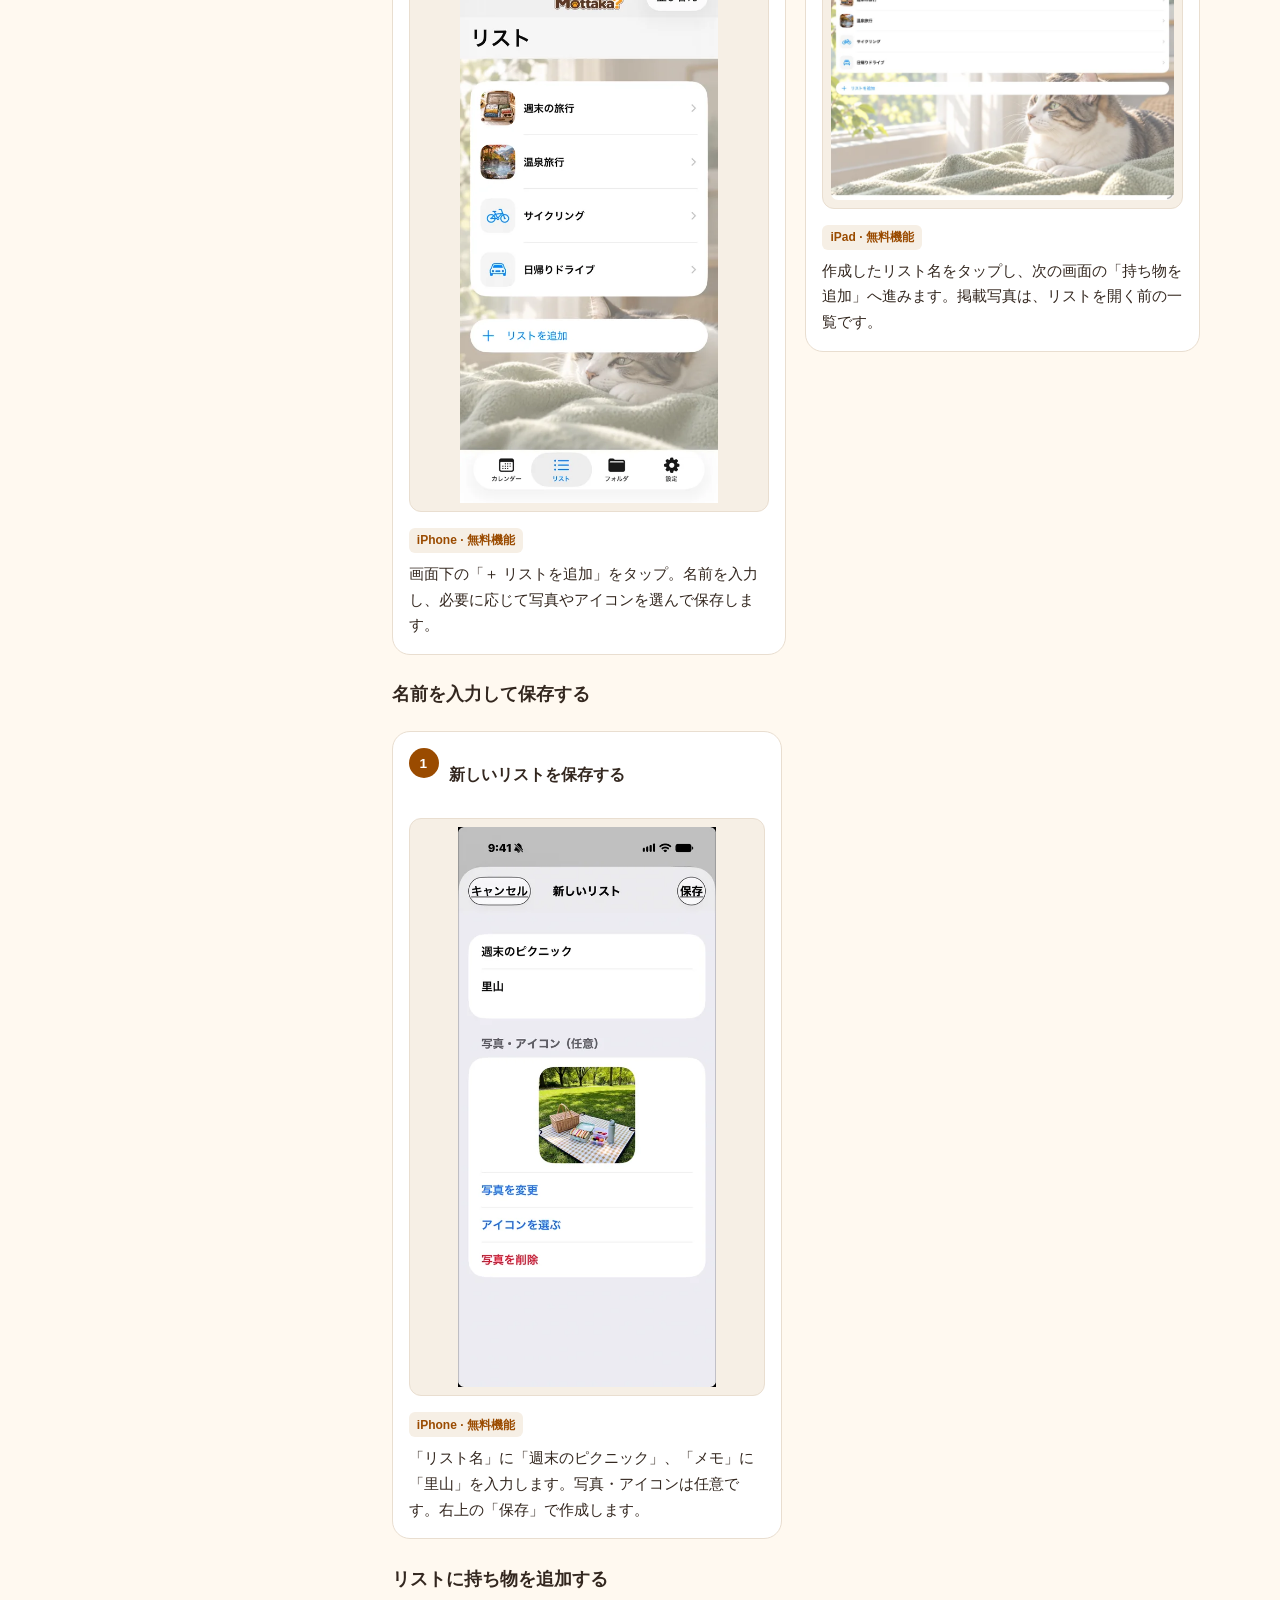
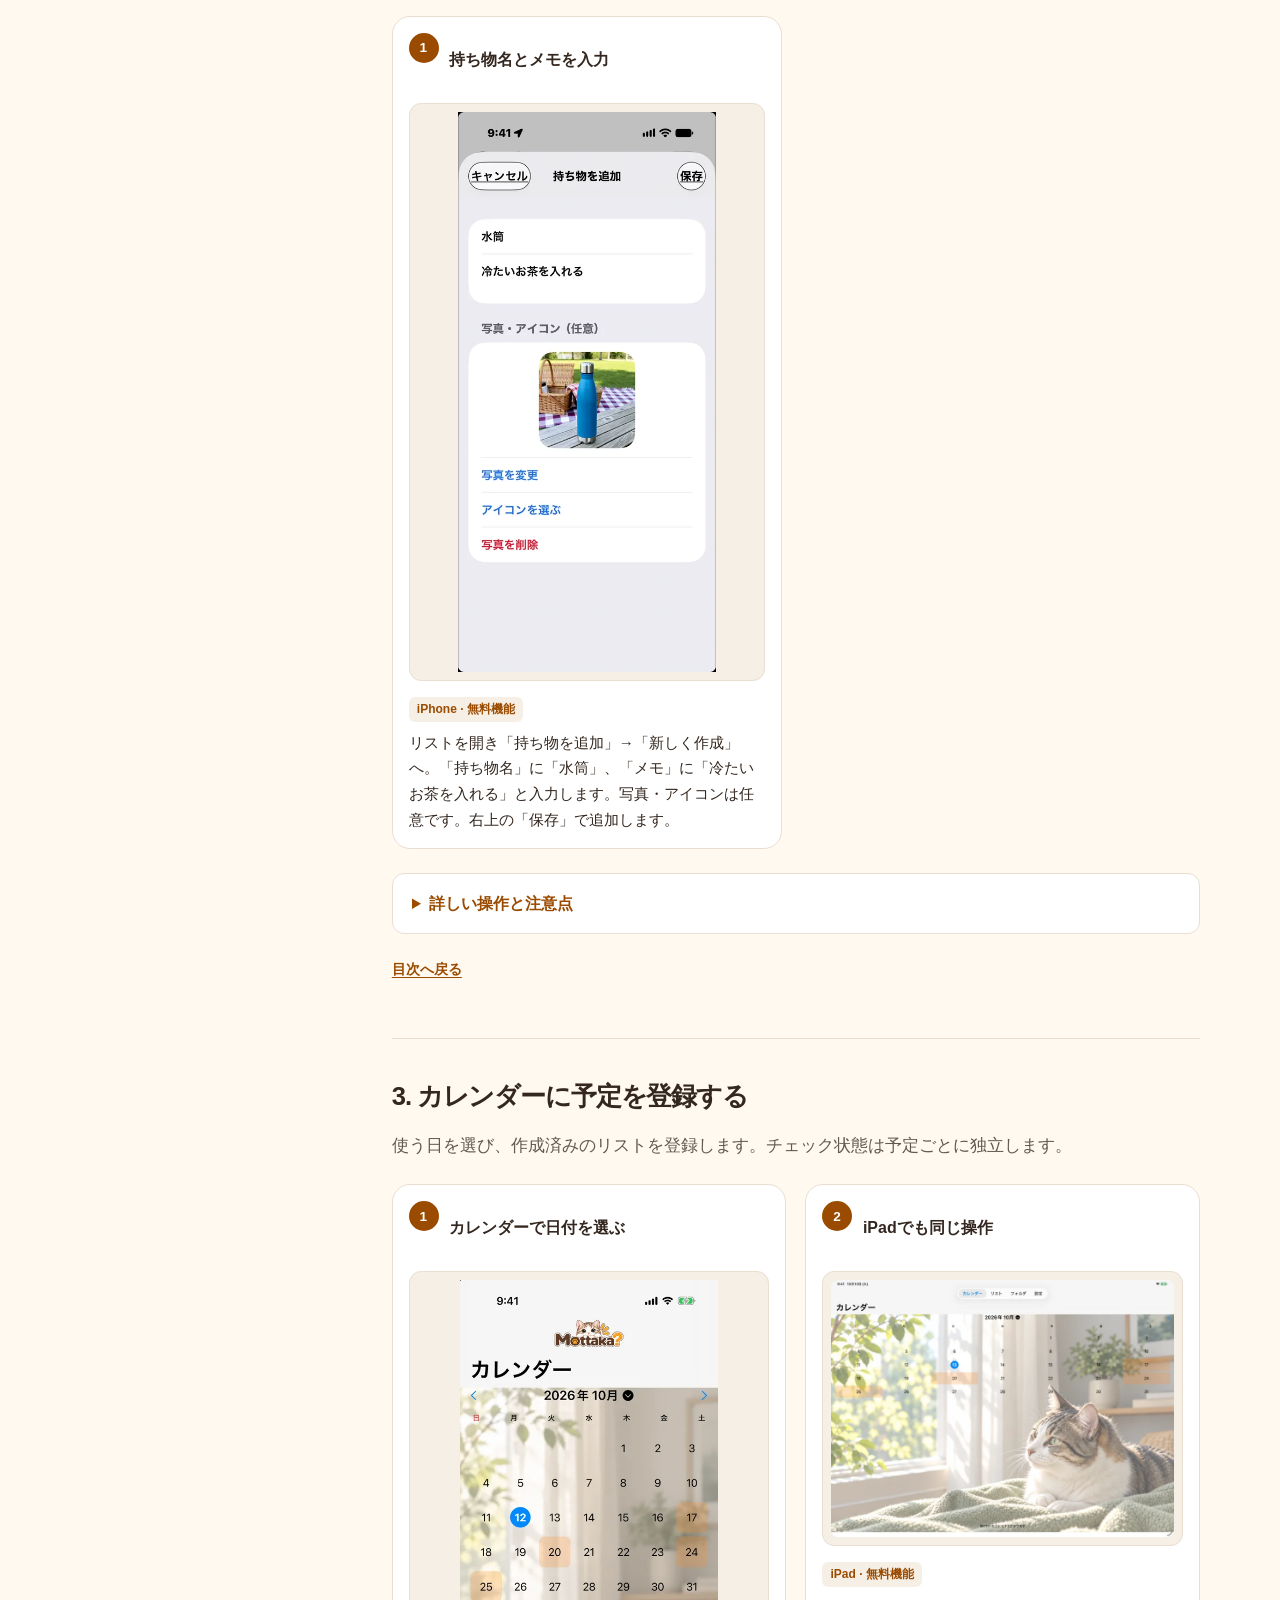
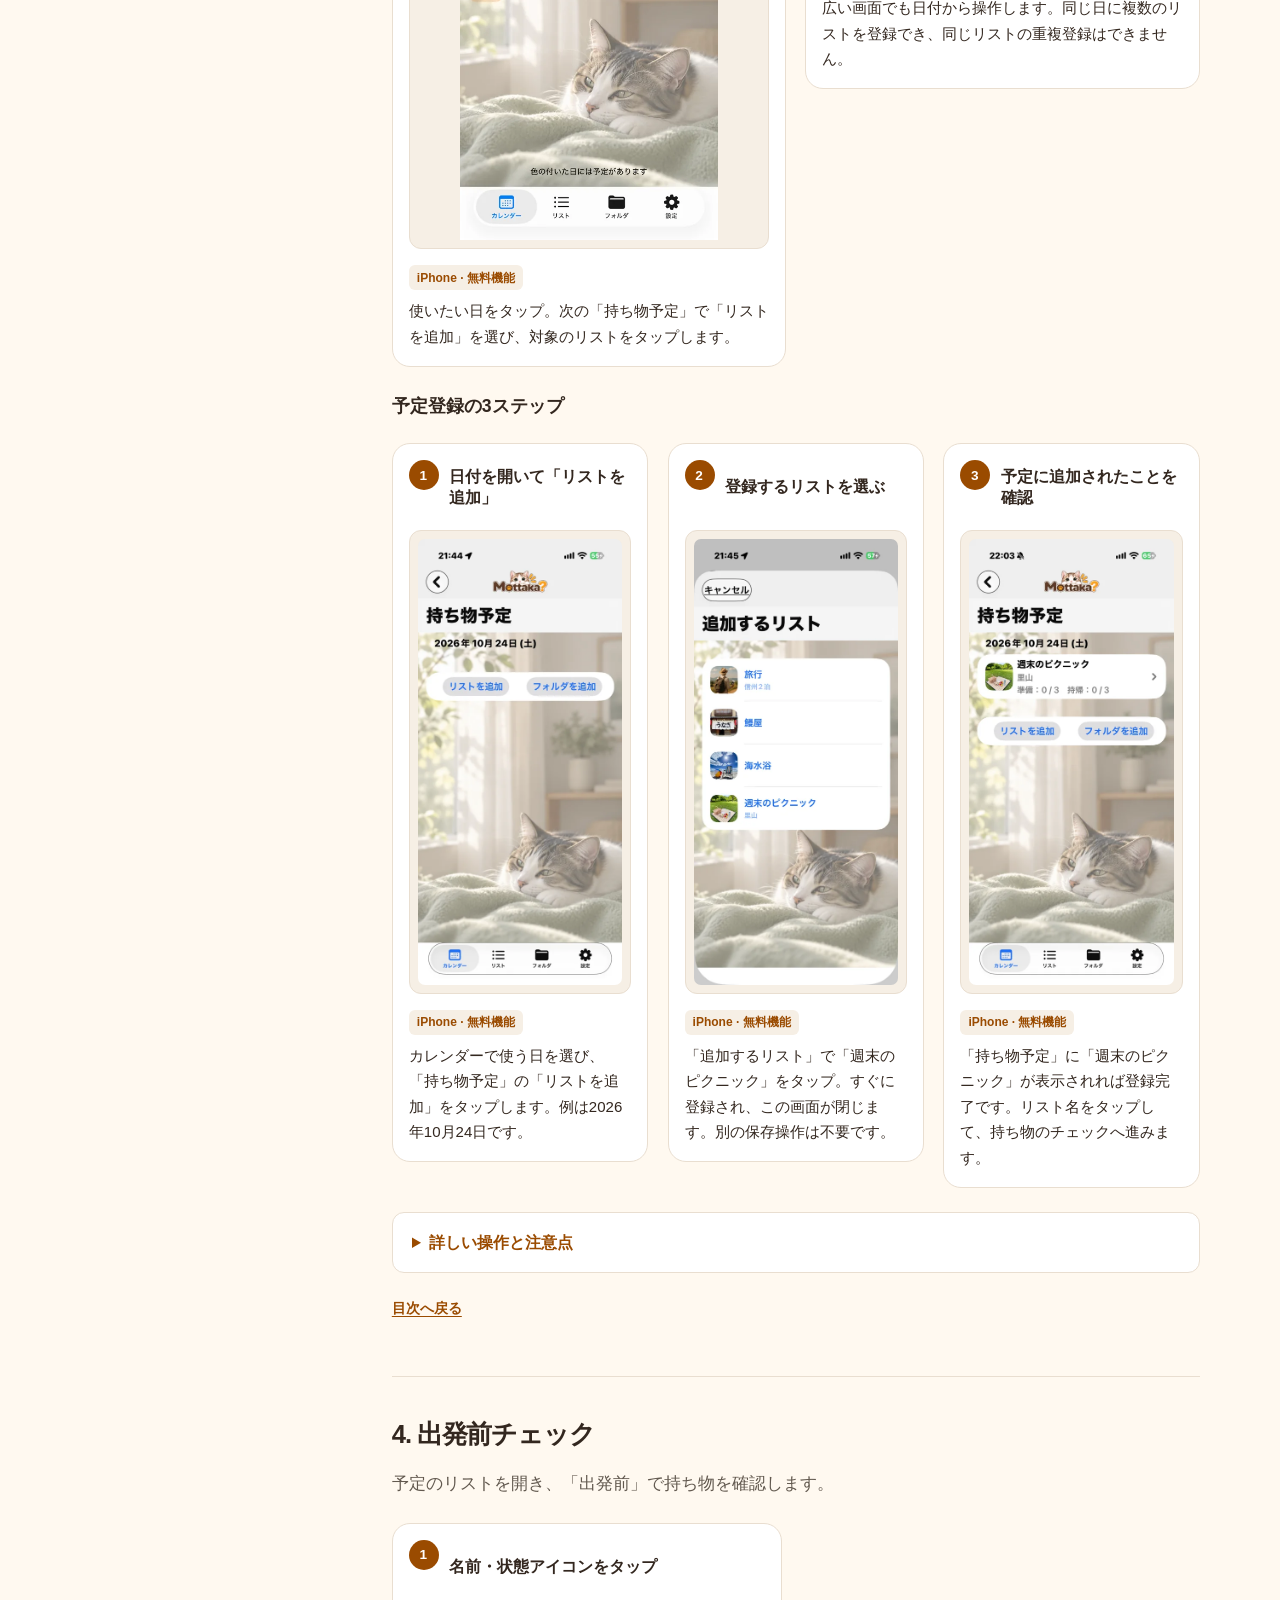
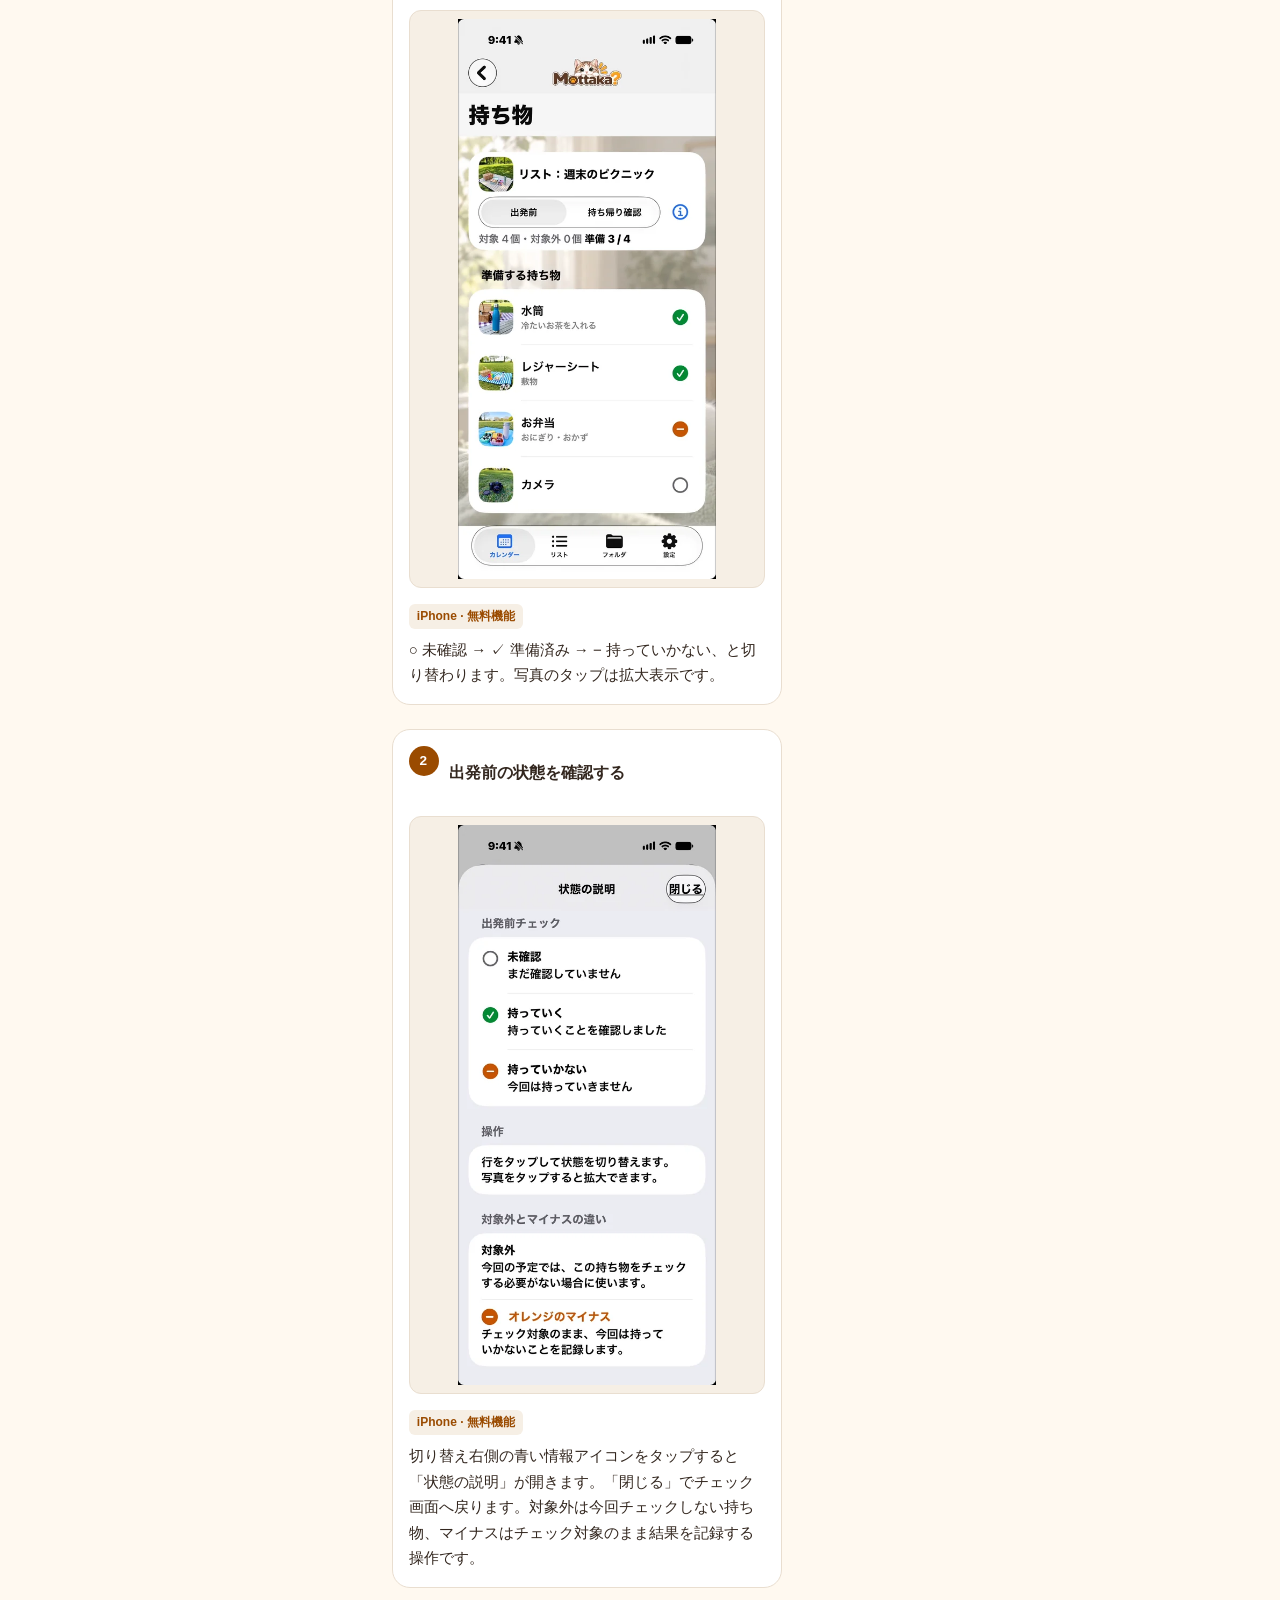
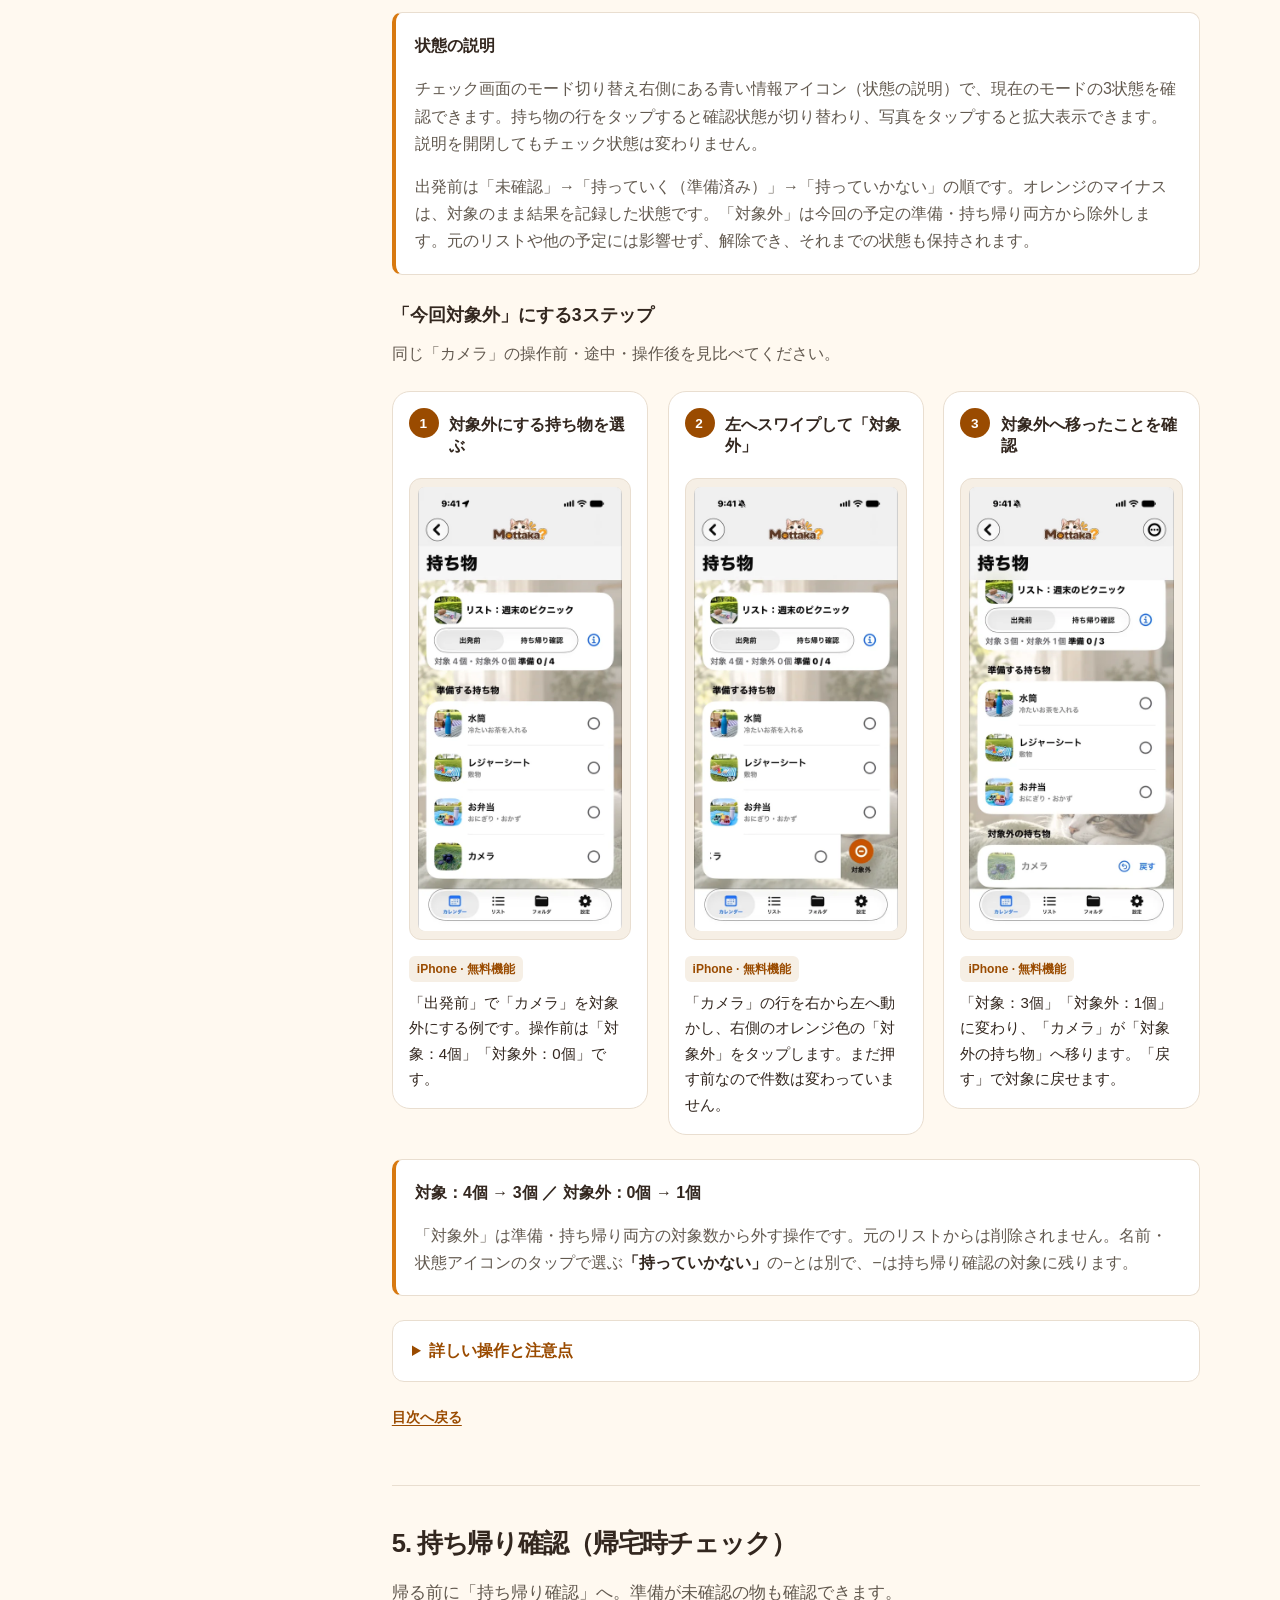
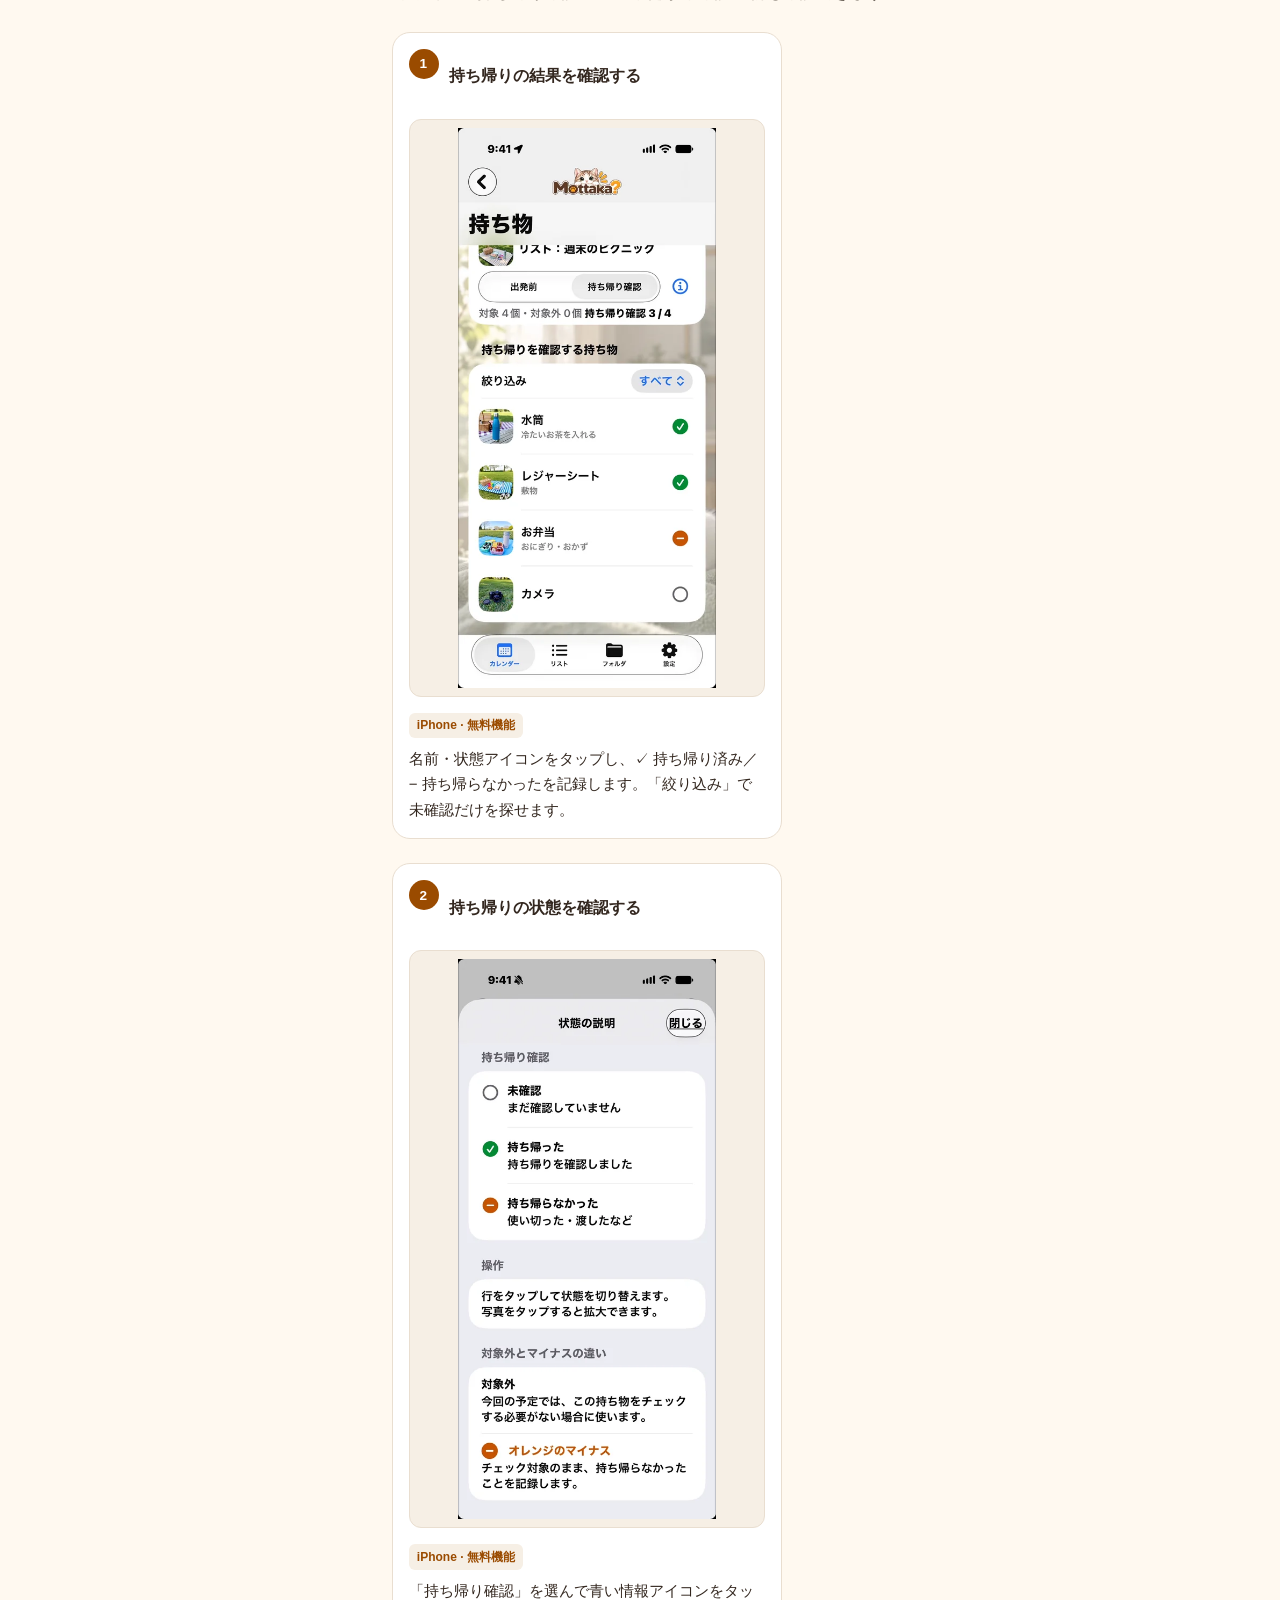
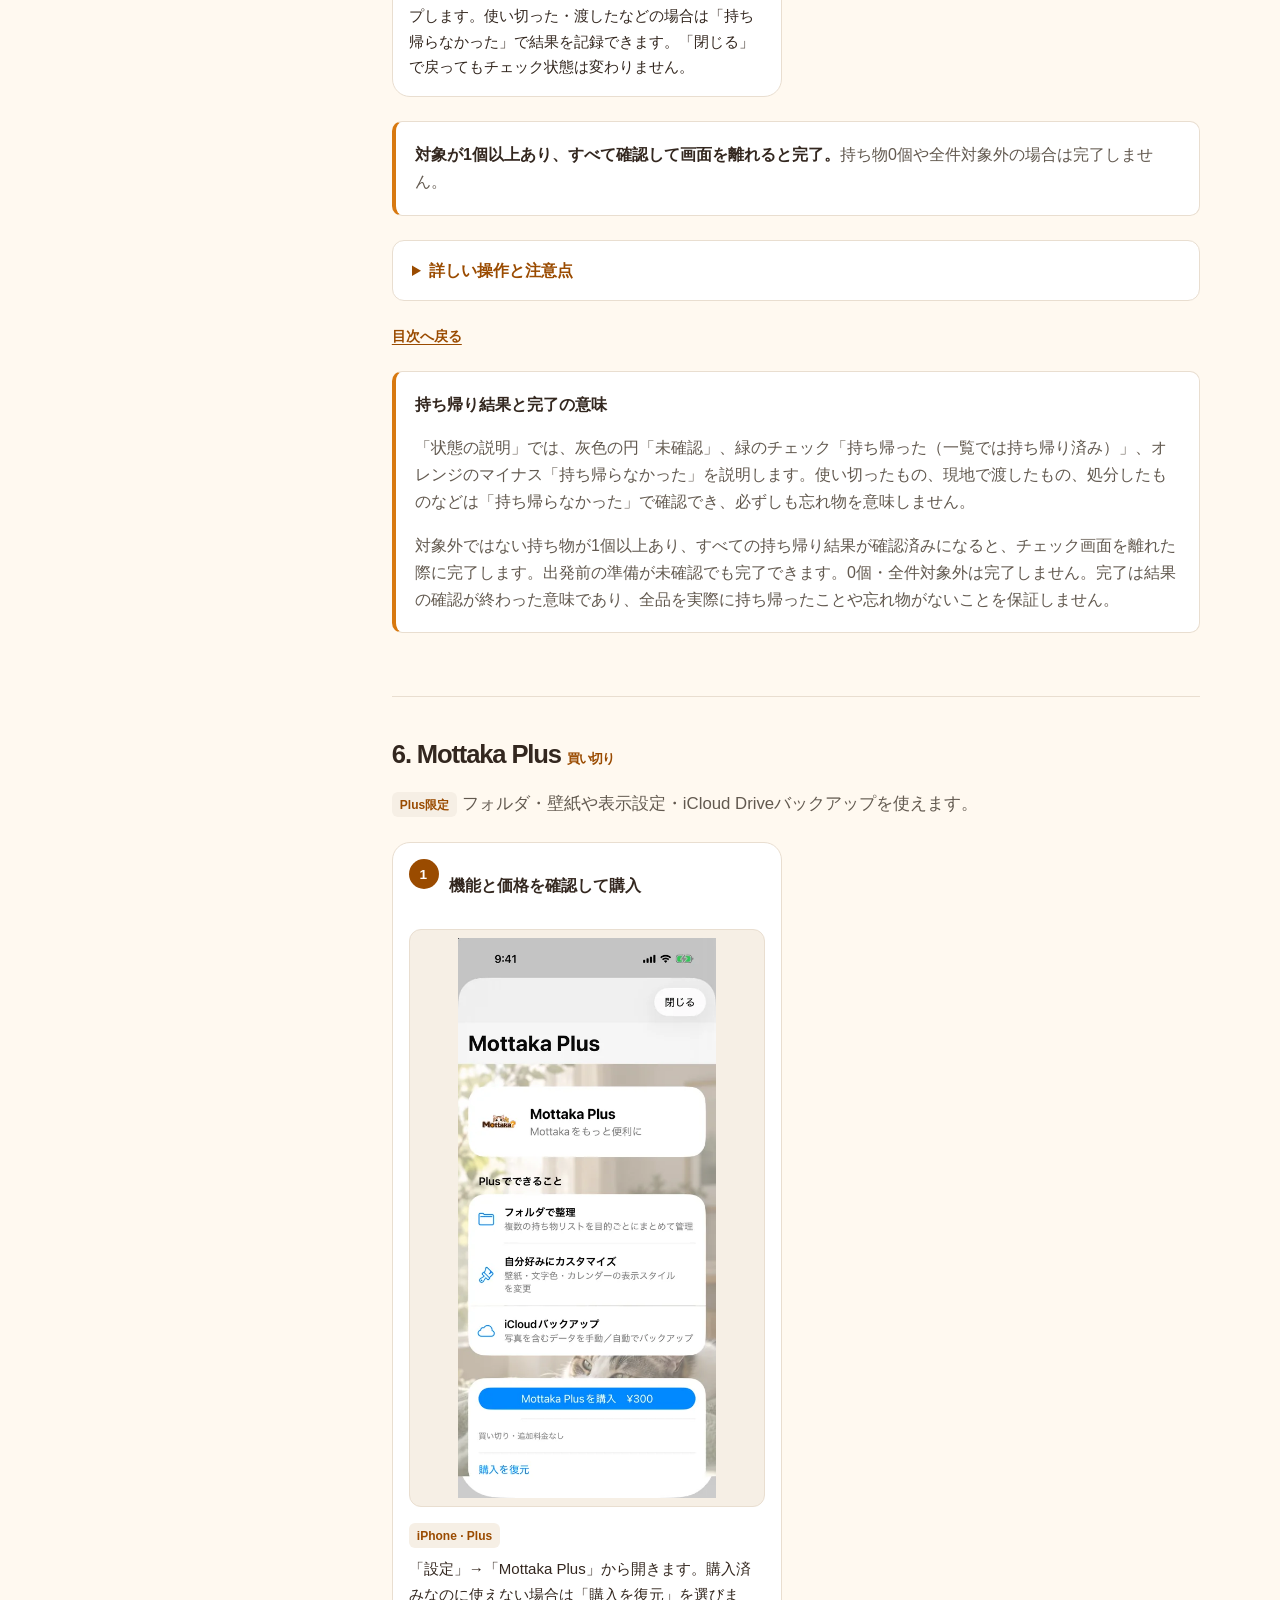
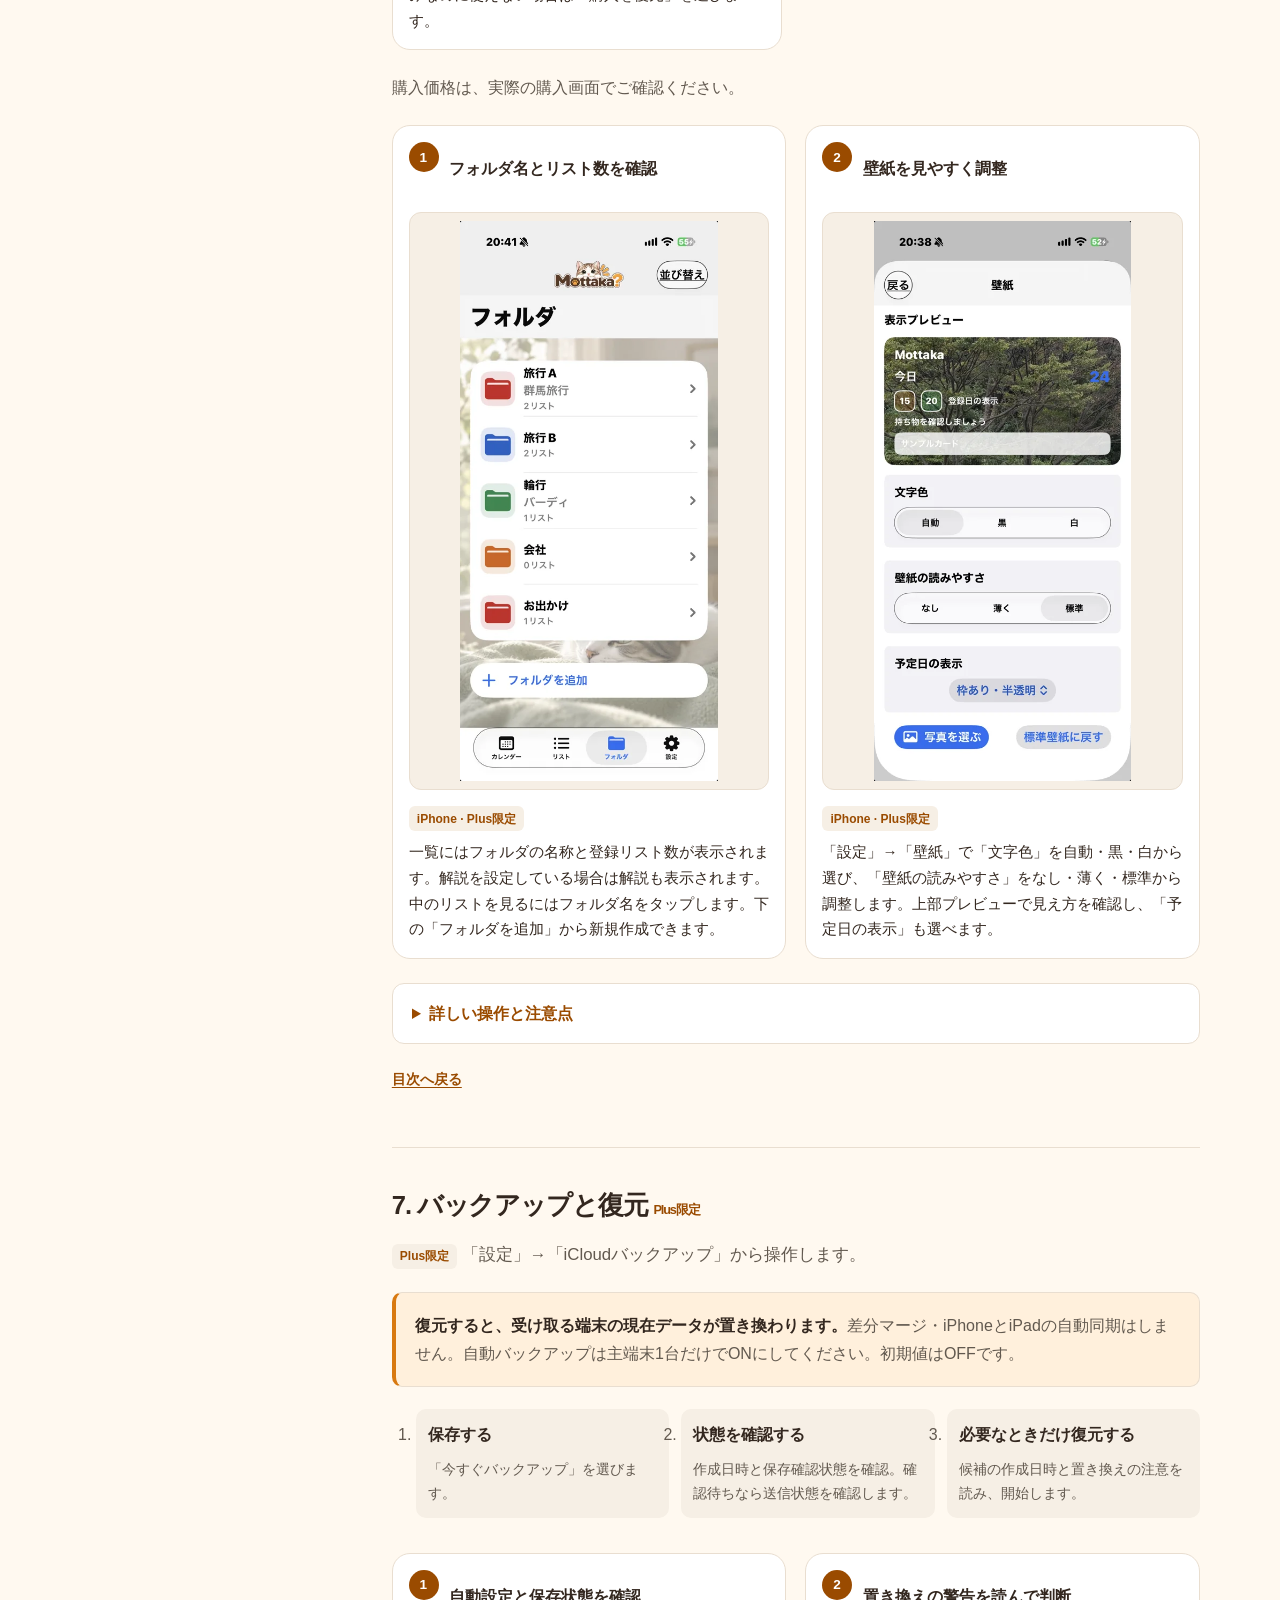
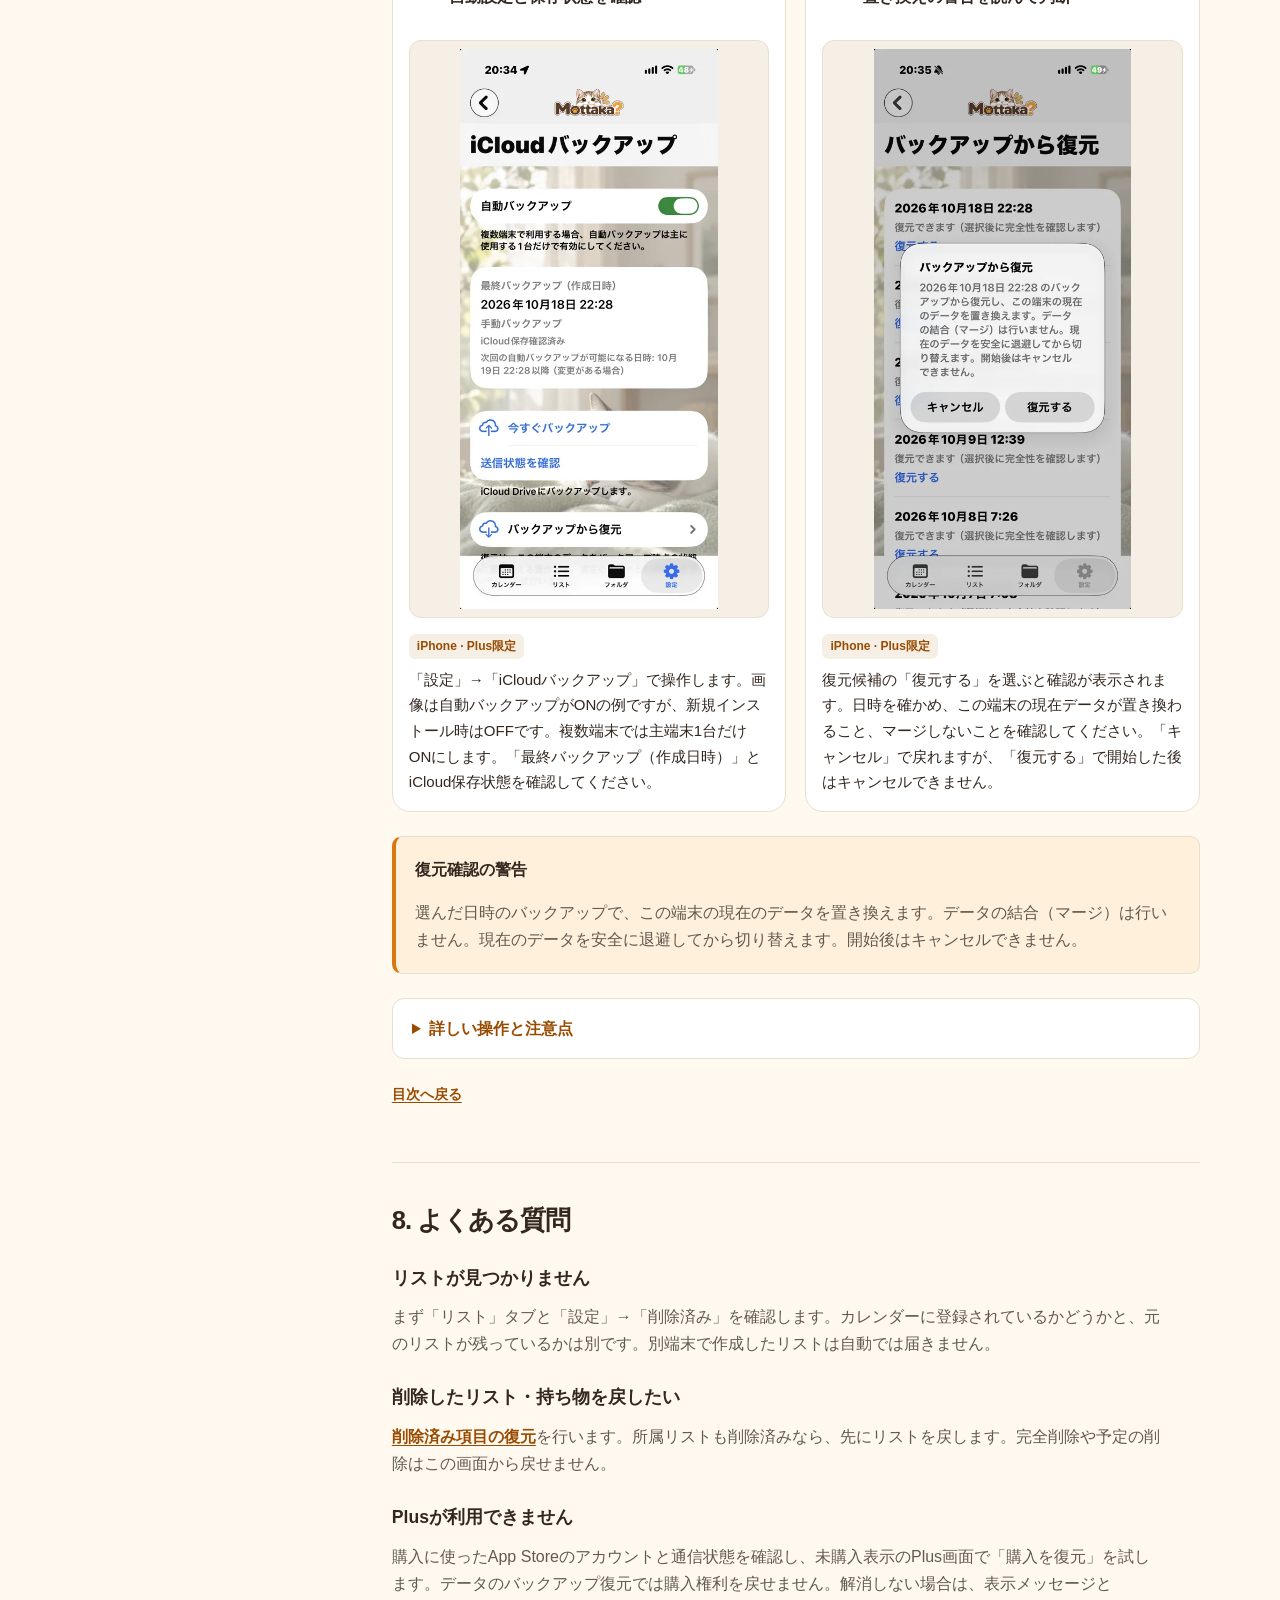
==== commit ffa576f4: "Update user guide for Build 23" ====
--- a/guide.html
+++ b/guide.html
@@ -45,7 +45,7 @@
       <p class="eyebrow">Mottaka USER GUIDE</p>
       <h1>Mottakaユーザーガイド</h1>
       <p>実際の画面を見ながら、Mottakaの使い方をひとつずつ。</p>
-      <p class="policy-date">対象：Mottaka 1.0／Build 21 · 2026年10月19日更新</p>
+      <p class="policy-date">対象：Mottaka 1.0／Build 23 · 2026年11月3日更新</p>
     </div>
     <p class="image-note">画像をタップすると拡大できます。表示例の日付・データ・価格・一部の見た目は環境により異なります。</p>
     <div class="policy-layout">
@@ -64,13 +64,13 @@
         </section>
         <section class="policy-section" id="lists" aria-labelledby="lists-title">
           <h2 id="lists-title">2. リストと持ち物を作る</h2>
-<p class="section-lead">まずは「リスト」タブから。写真やアイコンを目印に、用途ごとにまとめます。</p><div class="visual-steps"><figure class="visual-step"><div class="step-heading"><span class="step-number">1</span><h3>「リストを追加」から始める</h3></div><a class="guide-zoom" href="assets/guide/lists-phone.webp" aria-label="「リストを追加」から始めるの画面を拡大"><img src="assets/guide/lists-phone-small.webp" srcset="assets/guide/lists-phone-small.webp 480w, assets/guide/lists-phone.webp 1200w" sizes="(max-width: 640px) 85vw, (max-width: 1000px) 42vw, 320px" width="480" height="1044" loading="lazy" decoding="async" alt="iPhoneのリスト一覧。下部に「リストを追加」がある。"></a><figcaption><span class="screen-label">iPhone · 無料機能</span><p>画面下の「＋ リストを追加」をタップ。名前を入力し、必要に応じて写真やアイコンを選んで保存します。</p></figcaption></figure><figure class="visual-step"><div class="step-heading"><span class="step-number">2</span><h3>リストを開いて持ち物を追加</h3></div><a class="guide-zoom" href="assets/guide/lists-ipad.webp" aria-label="リストを開いて持ち物を追加の画面を拡大"><img src="assets/guide/lists-ipad-small.webp" srcset="assets/guide/lists-ipad-small.webp 800w, assets/guide/lists-ipad.webp 1800w" sizes="(max-width: 640px) 85vw, (max-width: 1000px) 42vw, 320px" width="800" height="600" loading="lazy" decoding="async" alt="iPad横向きのリスト一覧。各リスト名と下部の追加ボタンが表示されている。"></a><figcaption><span class="screen-label">iPad · 無料機能</span><p>作成したリスト名をタップし、次の画面の「持ち物を追加」へ進みます。掲載写真は、リストを開く前の一覧です。</p></figcaption></figure></div><h3 id="new-list-input">名前を入力して保存する</h3><div class="visual-steps single"><figure class="visual-step"><div class="step-heading"><span class="step-number">1</span><h3>新しいリストを保存する</h3></div><a class="guide-zoom" href="assets/guide/01-new-list-form.webp" aria-label="新しいリストを保存するの画面を拡大"><img src="assets/guide/01-new-list-form-small.webp" srcset="assets/guide/01-new-list-form-small.webp 480w, assets/guide/01-new-list-form.webp 941w" sizes="(max-width: 640px) 85vw, (max-width: 1000px) 42vw, 320px" width="480" height="1045" loading="lazy" decoding="async" alt="「新しいリスト」の入力画面。写真、名前「週末のピクニック」、解説「里山」と、左上の保存・右上のキャンセルが表示されている。"></a><figcaption><span class="screen-label">iPhone · 無料機能</span><p>「名前」に「週末のピクニック」、「解説」に「里山」を入力した例です。写真・アイコンを選び、左上の「保存」で作成します。</p></figcaption></figure></div><h3 id="create-item-steps">リストに持ち物を追加する</h3><div class="visual-steps single"><figure class="visual-step"><div class="step-heading"><span class="step-number">1</span><h3>持ち物の名前と解説を入力</h3></div><a class="guide-zoom" href="assets/guide/guide-item-create.webp" aria-label="持ち物の名前と解説を入力の画面を拡大"><img src="assets/guide/guide-item-create-small.webp" srcset="assets/guide/guide-item-create-small.webp 480w, assets/guide/guide-item-create.webp 1200w" sizes="(max-width: 640px) 85vw, (max-width: 1000px) 42vw, 320px" width="480" height="1044" loading="lazy" decoding="async" alt="持ち物を追加の入力画面。水筒の写真、名前「水筒」、解説「冷たいお茶を入れる」、保存とキャンセルが表示されている。"></a><figcaption><span class="screen-label">iPhone · 無料機能</span><p>リストを開き「持ち物を追加」→「新しく作成」へ。「名前」に「水筒」、「解説」に「冷たいお茶を入れる」と入力した例です。写真またはアイコンを選び、左上の「保存」で追加します。</p></figcaption></figure></div>
+<p class="section-lead">まずは「リスト」タブから。写真やアイコンを目印に、用途ごとにまとめます。</p><div class="visual-steps"><figure class="visual-step"><div class="step-heading"><span class="step-number">1</span><h3>「リストを追加」から始める</h3></div><a class="guide-zoom" href="assets/guide/lists-phone.webp" aria-label="「リストを追加」から始めるの画面を拡大"><img src="assets/guide/lists-phone-small.webp" srcset="assets/guide/lists-phone-small.webp 480w, assets/guide/lists-phone.webp 1200w" sizes="(max-width: 640px) 85vw, (max-width: 1000px) 42vw, 320px" width="480" height="1044" loading="lazy" decoding="async" alt="iPhoneのリスト一覧。下部に「リストを追加」がある。"></a><figcaption><span class="screen-label">iPhone · 無料機能</span><p>画面下の「＋ リストを追加」をタップ。名前を入力し、必要に応じて写真やアイコンを選んで保存します。</p></figcaption></figure><figure class="visual-step"><div class="step-heading"><span class="step-number">2</span><h3>リストを開いて持ち物を追加</h3></div><a class="guide-zoom" href="assets/guide/lists-ipad.webp" aria-label="リストを開いて持ち物を追加の画面を拡大"><img src="assets/guide/lists-ipad-small.webp" srcset="assets/guide/lists-ipad-small.webp 800w, assets/guide/lists-ipad.webp 1800w" sizes="(max-width: 640px) 85vw, (max-width: 1000px) 42vw, 320px" width="800" height="600" loading="lazy" decoding="async" alt="iPad横向きのリスト一覧。各リスト名と下部の追加ボタンが表示されている。"></a><figcaption><span class="screen-label">iPad · 無料機能</span><p>作成したリスト名をタップし、次の画面の「持ち物を追加」へ進みます。掲載写真は、リストを開く前の一覧です。</p></figcaption></figure></div><h3 id="new-list-input">名前を入力して保存する</h3><div class="visual-steps single"><figure class="visual-step"><div class="step-heading"><span class="step-number">1</span><h3>新しいリストを保存する</h3></div><a class="guide-zoom" href="assets/guide/01-new-list-form.webp" aria-label="新しいリストを保存するの画面を拡大"><img src="assets/guide/01-new-list-form-small.webp" srcset="assets/guide/01-new-list-form-small.webp 480w, assets/guide/01-new-list-form.webp 1200w" sizes="(max-width: 640px) 85vw, (max-width: 1000px) 42vw, 320px" width="480" height="1042" loading="lazy" decoding="async" alt="「新しいリスト」の入力画面。上部にキャンセル・中央タイトル・保存。リスト名「週末のピクニック」、メモ「里山」の下に写真・アイコン（任意）が表示されている。"></a><figcaption><span class="screen-label">iPhone · 無料機能</span><p>「リスト名」に「週末のピクニック」、「メモ」に「里山」を入力します。写真・アイコンは任意です。右上の「保存」で作成します。</p></figcaption></figure></div><h3 id="create-item-steps">リストに持ち物を追加する</h3><div class="visual-steps single"><figure class="visual-step"><div class="step-heading"><span class="step-number">1</span><h3>持ち物名とメモを入力</h3></div><a class="guide-zoom" href="assets/guide/guide-item-create.webp" aria-label="持ち物名とメモを入力の画面を拡大"><img src="assets/guide/guide-item-create-small.webp" srcset="assets/guide/guide-item-create-small.webp 480w, assets/guide/guide-item-create.webp 1200w" sizes="(max-width: 640px) 85vw, (max-width: 1000px) 42vw, 320px" width="480" height="1042" loading="lazy" decoding="async" alt="持ち物を追加の入力画面。持ち物名「水筒」、メモ「冷たいお茶を入れる」の下に任意の写真・アイコンが表示され、キャンセルは左上、保存は右上。"></a><figcaption><span class="screen-label">iPhone · 無料機能</span><p>リストを開き「持ち物を追加」→「新しく作成」へ。「持ち物名」に「水筒」、「メモ」に「冷たいお茶を入れる」と入力します。写真・アイコンは任意です。右上の「保存」で追加します。</p></figcaption></figure></div>
 <details class="guide-details"><summary>詳しい操作と注意点</summary><div class="details-body">
           <h3>リストの新規作成・編集</h3>
-          <ol><li>「リスト」タブの「リストを追加」をタップします。</li><li>名前を入力し、必要に応じて「解説」・写真・アイコンを設定します。</li><li>「保存」をタップします。</li></ol>
+          <ol><li>「リスト」タブの「リストを追加」をタップします。</li><li>「リスト名」（必須）、「メモ」、写真・アイコン（任意）の順に入力します。</li><li>「保存」をタップします。</li></ol>
           <p>編集するときは、リスト行を左にスワイプして「編集」を選びます。リストを開いた画面の鉛筆アイコン「リストを編集」からも編集できます。「キャンセル」は編集を保存せず閉じます。</p>
           <h3>持ち物の追加・編集</h3>
-          <ol><li>リストを開き、「持ち物を追加」→「新しく作成」を選びます。</li><li>持ち物の名前・「解説」などを入力し、「保存」をタップします。</li><li>編集は持ち物の名前の行をタップして行います。</li></ol>
+          <ol><li>リストを開き、「持ち物を追加」→「新しく作成」を選びます。</li><li>「持ち物名」（必須）、「メモ」、写真・アイコン（任意）の順に入力し、右上の「保存」をタップします。</li><li>編集は持ち物の名前の行をタップして行います。</li></ol>
           <h3 id="photos">写真・アイコンとカメラ</h3>
           <ol><li>編集画面で「写真を追加」または「写真を変更」を選びます。</li><li>「写真を撮る」で撮影するか、「写真を選ぶ」で写真ライブラリから選択します。</li><li>撮影では「この写真を使う」を選択します。撮り直すときは「撮り直す」を使います。</li><li>編集画面の「保存」で確定します。</li></ol>
           <p>「アイコンを選ぶ」ではアイコンを選択できます。写真とアイコンは同時表示せず、最後に選択した方が保存されます。「写真を削除」は画像の設定を外す操作で、リストや持ち物自体の削除とは別です。対応環境では「写真を作る」が表示される場合もあります。</p>
@@ -100,7 +100,7 @@
         </section>
         <section class="policy-section" id="departure" aria-labelledby="departure-title">
           <h2 id="departure-title">4. 出発前チェック</h2>
-<p class="section-lead">予定のリストを開き、「出発前」で持ち物を確認します。</p><div class="visual-steps single"><figure class="visual-step"><div class="step-heading"><span class="step-number">1</span><h3>名前・状態アイコンをタップ</h3></div><a class="guide-zoom" href="assets/guide/departure-phone.webp" aria-label="名前・状態アイコンをタップの画面を拡大"><img src="assets/guide/departure-phone-small.webp" srcset="assets/guide/departure-phone-small.webp 480w, assets/guide/departure-phone.webp 1200w" sizes="(max-width: 640px) 85vw, (max-width: 1000px) 42vw, 320px" width="480" height="1044" loading="lazy" decoding="async" alt="出発前の持ち物一覧。緑のチェック、灰色の丸、オレンジのマイナスの3状態。"></a><figcaption><span class="screen-label">iPhone · 無料機能</span><p>○ 未確認 → ✓ 準備済み → − 持っていかない、と切り替わります。写真のタップは拡大表示です。</p></figcaption></figure></div><h3 id="exclude-item-steps">「今回対象外」にする3ステップ</h3><p>同じ「レジャーシート」の操作前・途中・操作後を見比べてください。</p><div class="visual-steps sequence"><figure class="visual-step"><div class="step-heading"><span class="step-number">1</span><h3>対象外にする持ち物を選ぶ</h3></div><a class="guide-zoom" href="assets/guide/05-exclude-before.webp" aria-label="対象外にする持ち物を選ぶの画面を拡大"><img src="assets/guide/05-exclude-before-small.webp" srcset="assets/guide/05-exclude-before-small.webp 480w, assets/guide/05-exclude-before.webp 941w" sizes="(max-width: 640px) 85vw, (max-width: 1000px) 42vw, 320px" width="480" height="1045" loading="lazy" decoding="async" alt="週末のピクニックの出発前画面。お弁当・水筒・レジャーシートの3個が未確認で、対象3個、対象外0個。"></a><figcaption><span class="screen-label">iPhone · 無料機能</span><p>「出発前」で「レジャーシート」を対象外にする例です。操作前は「対象：3個」「対象外：0個」です。</p></figcaption></figure><figure class="visual-step"><div class="step-heading"><span class="step-number">2</span><h3>左へスワイプして「対象外」</h3></div><a class="guide-zoom" href="assets/guide/06-exclude-swipe.webp" aria-label="左へスワイプして「対象外」の画面を拡大"><img src="assets/guide/06-exclude-swipe-small.webp" srcset="assets/guide/06-exclude-swipe-small.webp 480w, assets/guide/06-exclude-swipe.webp 941w" sizes="(max-width: 640px) 85vw, (max-width: 1000px) 42vw, 320px" width="480" height="1045" loading="lazy" decoding="async" alt="レジャーシートの行を左へスワイプした途中。右側にオレンジ色の「対象外」操作が表示され、対象3個、対象外0個のまま。"></a><figcaption><span class="screen-label">iPhone · 無料機能</span><p>「レジャーシート」の行を右から左へ動かし、右側のオレンジ色の「対象外」をタップします。まだ押す前なので件数は変わっていません。</p></figcaption></figure><figure class="visual-step"><div class="step-heading"><span class="step-number">3</span><h3>対象外へ移ったことを確認</h3></div><a class="guide-zoom" href="assets/guide/07-exclude-after.webp" aria-label="対象外へ移ったことを確認の画面を拡大"><img src="assets/guide/07-exclude-after-small.webp" srcset="assets/guide/07-exclude-after-small.webp 480w, assets/guide/07-exclude-after.webp 941w" sizes="(max-width: 640px) 85vw, (max-width: 1000px) 42vw, 320px" width="480" height="1045" loading="lazy" decoding="async" alt="対象2個、対象外1個になった画面。通常の対象行はお弁当・水筒だけで、下部の対象外の持ち物にレジャーシートと戻すが表示されている。"></a><figcaption><span class="screen-label">iPhone · 無料機能</span><p>「対象：2個」「対象外：1個」に変わり、「レジャーシート」が「対象外の持ち物」へ移ります。「戻す」で対象に戻せます。</p></figcaption></figure></div><div class="callout"><p><strong>対象：3個 → 2個 ／ 対象外：0個 → 1個</strong></p><p>「対象外」は準備・持ち帰り両方の対象数から外す操作です。元のリストからは削除されません。名前・状態アイコンのタップで選ぶ<strong>「持っていかない」</strong>の−とは別で、−は持ち帰り確認の対象に残ります。</p></div>
+<p class="section-lead">予定のリストを開き、「出発前」で持ち物を確認します。</p><div class="visual-steps single"><figure class="visual-step"><div class="step-heading"><span class="step-number">1</span><h3>名前・状態アイコンをタップ</h3></div><a class="guide-zoom" href="assets/guide/departure-phone.webp" aria-label="名前・状態アイコンをタップの画面を拡大"><img src="assets/guide/departure-phone-small.webp" srcset="assets/guide/departure-phone-small.webp 480w, assets/guide/departure-phone.webp 1200w" sizes="(max-width: 640px) 85vw, (max-width: 1000px) 42vw, 320px" width="480" height="1042" loading="lazy" decoding="async" alt="週末のピクニックの出発前チェック。対象4個、対象外0個、準備3/4。水筒とレジャーシートは緑、お弁当はオレンジのマイナス、カメラは未確認。モード切り替え右側に青い情報アイコン。"></a><figcaption><span class="screen-label">iPhone · 無料機能</span><p>○ 未確認 → ✓ 準備済み → − 持っていかない、と切り替わります。写真のタップは拡大表示です。</p></figcaption></figure></div><div class="visual-steps single"><figure class="visual-step"><div class="step-heading"><span class="step-number">2</span><h3>出発前の状態を確認する</h3></div><a class="guide-zoom" href="assets/guide/state-help-departure.webp" aria-label="出発前の状態を確認するの画面を拡大"><img src="assets/guide/state-help-departure-small.webp" srcset="assets/guide/state-help-departure-small.webp 480w, assets/guide/state-help-departure.webp 1200w" sizes="(max-width: 640px) 85vw, (max-width: 1000px) 42vw, 320px" width="480" height="1042" loading="lazy" decoding="async" alt="出発前の状態の説明。未確認・持っていく・持っていかないの3状態、行と写真の操作、対象外とマイナスの違い。"></a><figcaption><span class="screen-label">iPhone · 無料機能</span><p>切り替え右側の青い情報アイコンをタップすると「状態の説明」が開きます。「閉じる」でチェック画面へ戻ります。対象外は今回チェックしない持ち物、マイナスはチェック対象のまま結果を記録する操作です。</p></figcaption></figure></div><div class="callout"><p><strong>状態の説明</strong></p><p>チェック画面のモード切り替え右側にある青い情報アイコン（状態の説明）で、現在のモードの3状態を確認できます。持ち物の行をタップすると確認状態が切り替わり、写真をタップすると拡大表示できます。説明を開閉してもチェック状態は変わりません。</p><p>出発前は「未確認」→「持っていく（準備済み）」→「持っていかない」の順です。オレンジのマイナスは、対象のまま結果を記録した状態です。「対象外」は今回の予定の準備・持ち帰り両方から除外します。元のリストや他の予定には影響せず、解除でき、それまでの状態も保持されます。</p></div><h3 id="exclude-item-steps">「今回対象外」にする3ステップ</h3><p>同じ「カメラ」の操作前・途中・操作後を見比べてください。</p><div class="visual-steps sequence"><figure class="visual-step"><div class="step-heading"><span class="step-number">1</span><h3>対象外にする持ち物を選ぶ</h3></div><a class="guide-zoom" href="assets/guide/05-exclude-before.webp" aria-label="対象外にする持ち物を選ぶの画面を拡大"><img src="assets/guide/05-exclude-before-small.webp" srcset="assets/guide/05-exclude-before-small.webp 480w, assets/guide/05-exclude-before.webp 1200w" sizes="(max-width: 640px) 85vw, (max-width: 1000px) 42vw, 320px" width="480" height="1042" loading="lazy" decoding="async" alt="週末のピクニックの出発前画面。水筒・レジャーシート・お弁当・カメラの4個が未確認で、対象4個、対象外0個。"></a><figcaption><span class="screen-label">iPhone · 無料機能</span><p>「出発前」で「カメラ」を対象外にする例です。操作前は「対象：4個」「対象外：0個」です。</p></figcaption></figure><figure class="visual-step"><div class="step-heading"><span class="step-number">2</span><h3>左へスワイプして「対象外」</h3></div><a class="guide-zoom" href="assets/guide/06-exclude-swipe.webp" aria-label="左へスワイプして「対象外」の画面を拡大"><img src="assets/guide/06-exclude-swipe-small.webp" srcset="assets/guide/06-exclude-swipe-small.webp 480w, assets/guide/06-exclude-swipe.webp 1200w" sizes="(max-width: 640px) 85vw, (max-width: 1000px) 42vw, 320px" width="480" height="1042" loading="lazy" decoding="async" alt="カメラの行を左へスワイプした状態。右側にオレンジ色の対象外ボタンと文字が表示され、対象4個、対象外0個のまま。"></a><figcaption><span class="screen-label">iPhone · 無料機能</span><p>「カメラ」の行を右から左へ動かし、右側のオレンジ色の「対象外」をタップします。まだ押す前なので件数は変わっていません。</p></figcaption></figure><figure class="visual-step"><div class="step-heading"><span class="step-number">3</span><h3>対象外へ移ったことを確認</h3></div><a class="guide-zoom" href="assets/guide/07-exclude-after.webp" aria-label="対象外へ移ったことを確認の画面を拡大"><img src="assets/guide/07-exclude-after-small.webp" srcset="assets/guide/07-exclude-after-small.webp 480w, assets/guide/07-exclude-after.webp 1200w" sizes="(max-width: 640px) 85vw, (max-width: 1000px) 42vw, 320px" width="480" height="1042" loading="lazy" decoding="async" alt="対象3個、対象外1個になった画面。水筒・レジャーシート・お弁当が対象で、対象外の持ち物にカメラと戻すが表示されている。"></a><figcaption><span class="screen-label">iPhone · 無料機能</span><p>「対象：3個」「対象外：1個」に変わり、「カメラ」が「対象外の持ち物」へ移ります。「戻す」で対象に戻せます。</p></figcaption></figure></div><div class="callout"><p><strong>対象：4個 → 3個 ／ 対象外：0個 → 1個</strong></p><p>「対象外」は準備・持ち帰り両方の対象数から外す操作です。元のリストからは削除されません。名前・状態アイコンのタップで選ぶ<strong>「持っていかない」</strong>の−とは別で、−は持ち帰り確認の対象に残ります。</p></div>
 <details class="guide-details"><summary>詳しい操作と注意点</summary><div class="details-body">
           <ol><li>カレンダーの予定から対象のリストを開きます。</li><li>上部で「出発前」を選びます。</li><li>持ち物の名前・状態アイコン部分をタップし、必要な状態にします。写真部分は拡大表示の操作です。</li></ol>
           <div class="table-scroll"><table><caption>タップするたびに循環する出発前の状態</caption><thead><tr><th scope="col">表示</th><th scope="col">意味</th></tr></thead><tbody><tr><th scope="row">灰色の○</th><td>未確認</td></tr><tr><th scope="row">緑のチェック</th><td>準備済み</td></tr><tr><th scope="row">オレンジの－</th><td>持っていかない</td></tr></tbody></table></div>
@@ -112,7 +112,7 @@
         </section>
         <section class="policy-section" id="return" aria-labelledby="return-title">
           <h2 id="return-title">5. 持ち帰り確認（帰宅時チェック）</h2>
-<p class="section-lead">帰る前に「持ち帰り確認」へ。準備が未確認の物も確認できます。</p><div class="visual-steps single"><figure class="visual-step"><div class="step-heading"><span class="step-number">1</span><h3>持ち帰りの結果を確認する</h3></div><a class="guide-zoom" href="assets/guide/return-phone.webp" aria-label="持ち帰りの結果を確認するの画面を拡大"><img src="assets/guide/return-phone-small.webp" srcset="assets/guide/return-phone-small.webp 480w, assets/guide/return-phone.webp 1200w" sizes="(max-width: 640px) 85vw, (max-width: 1000px) 42vw, 320px" width="480" height="1044" loading="lazy" decoding="async" alt="持ち帰り確認画面。カメラは緑のチェック、サングラスはオレンジのマイナス、保冷バッグは未確認。"></a><figcaption><span class="screen-label">iPhone · 無料機能</span><p>名前・状態アイコンをタップし、✓ 持ち帰り済み／− 持ち帰らなかったを記録します。「絞り込み」で未確認だけを探せます。</p></figcaption></figure></div><div class="callout"><p><strong>対象が1個以上あり、すべて確認して画面を離れると完了。</strong>持ち物0個や全件対象外の場合は完了しません。</p></div>
+<p class="section-lead">帰る前に「持ち帰り確認」へ。準備が未確認の物も確認できます。</p><div class="visual-steps single"><figure class="visual-step"><div class="step-heading"><span class="step-number">1</span><h3>持ち帰りの結果を確認する</h3></div><a class="guide-zoom" href="assets/guide/return-phone.webp" aria-label="持ち帰りの結果を確認するの画面を拡大"><img src="assets/guide/return-phone-small.webp" srcset="assets/guide/return-phone-small.webp 480w, assets/guide/return-phone.webp 1200w" sizes="(max-width: 640px) 85vw, (max-width: 1000px) 42vw, 320px" width="480" height="1042" loading="lazy" decoding="async" alt="週末のピクニックの持ち帰り確認。対象4個、対象外0個、確認3/4。水筒とレジャーシートは緑、お弁当はオレンジのマイナス、カメラは未確認。"></a><figcaption><span class="screen-label">iPhone · 無料機能</span><p>名前・状態アイコンをタップし、✓ 持ち帰り済み／− 持ち帰らなかったを記録します。「絞り込み」で未確認だけを探せます。</p></figcaption></figure></div><div class="visual-steps single"><figure class="visual-step"><div class="step-heading"><span class="step-number">2</span><h3>持ち帰りの状態を確認する</h3></div><a class="guide-zoom" href="assets/guide/state-help-return.webp" aria-label="持ち帰りの状態を確認するの画面を拡大"><img src="assets/guide/state-help-return-small.webp" srcset="assets/guide/state-help-return-small.webp 480w, assets/guide/state-help-return.webp 1200w" sizes="(max-width: 640px) 85vw, (max-width: 1000px) 42vw, 320px" width="480" height="1042" loading="lazy" decoding="async" alt="持ち帰り確認の状態の説明。未確認・持ち帰った・持ち帰らなかったの3状態、行と写真の操作、対象外とマイナスの違い。"></a><figcaption><span class="screen-label">iPhone · 無料機能</span><p>「持ち帰り確認」を選んで青い情報アイコンをタップします。使い切った・渡したなどの場合は「持ち帰らなかった」で結果を記録できます。「閉じる」で戻ってもチェック状態は変わりません。</p></figcaption></figure></div><div class="callout"><p><strong>対象が1個以上あり、すべて確認して画面を離れると完了。</strong>持ち物0個や全件対象外の場合は完了しません。</p></div>
 <details class="guide-details"><summary>詳しい操作と注意点</summary><div class="details-body">
           <ol><li>同じ予定のリストを開き、「持ち帰り確認」を選びます。</li><li>持ち物の名前・状態アイコン部分をタップします。</li><li>灰色の○「未確認」→緑のチェック「持ち帰り済み」→オレンジの－「持ち帰らなかった」→未確認の順に切り替わります。</li><li>必要に応じて「絞り込み」で「未確認」などを選び、残りを確認します。</li><li>すべて確認し、「戻るとこの予定を完了します」が表示されたら前の画面へ戻ります。</li></ol>
           <p><strong>対象の持ち物が1個以上あり、すべてが「持ち帰り済み」または「持ち帰らなかった」なら、画面を離れると完了します。</strong>出発前が未確認でも完了できます。全項目が対象外の場合や、持ち物が0個の場合は完了しません。「持ち帰らなかった」は、消費・処分・置いてきたなどの結果を確認した状態です。</p>
@@ -120,10 +120,10 @@
           <h3>現地で購入した物を確認したいとき</h3>
           <p>専用の「現地購入品」機能はありません。まだ内容が固定されていない予定では、元のリストに持ち物を追加して、その予定の持ち帰り確認に使えます。既に完了した記録には追加が反映されないため、新しいリスト・予定として管理してください。出発前の準備済みチェックを付ける必要はありません。</p></div></details>
           <p class="back-to-toc"><a href="#toc">目次へ戻る</a></p>
-        </section>
+        <div class="callout"><p><strong>持ち帰り結果と完了の意味</strong></p><p>「状態の説明」では、灰色の円「未確認」、緑のチェック「持ち帰った（一覧では持ち帰り済み）」、オレンジのマイナス「持ち帰らなかった」を説明します。使い切ったもの、現地で渡したもの、処分したものなどは「持ち帰らなかった」で確認でき、必ずしも忘れ物を意味しません。</p><p>対象外ではない持ち物が1個以上あり、すべての持ち帰り結果が確認済みになると、チェック画面を離れた際に完了します。出発前の準備が未確認でも完了できます。0個・全件対象外は完了しません。完了は結果の確認が終わった意味であり、全品を実際に持ち帰ったことや忘れ物がないことを保証しません。</p></div></section>
         <section class="policy-section" id="plus" aria-labelledby="plus-title">
           <h2 id="plus-title">6. Mottaka Plus <span class="badge">買い切り</span></h2>
-<p class="section-lead"><span class="feature-tag">Plus限定</span> フォルダ・壁紙や表示設定・iCloud Driveバックアップを使えます。</p><div class="visual-steps single"><figure class="visual-step"><div class="step-heading"><span class="step-number">1</span><h3>機能と価格を確認して購入</h3></div><a class="guide-zoom" href="assets/guide/plus-phone.webp" aria-label="機能と価格を確認して購入の画面を拡大"><img src="assets/guide/plus-phone-small.webp" srcset="assets/guide/plus-phone-small.webp 480w, assets/guide/plus-phone.webp 1200w" sizes="(max-width: 640px) 85vw, (max-width: 1000px) 42vw, 320px" width="480" height="1044" loading="lazy" decoding="async" alt="Mottaka Plus紹介画面。フォルダ、カスタマイズ、iCloudバックアップの説明と購入・購入復元の操作。"></a><figcaption><span class="screen-label">iPhone · Plus</span><p>「設定」→「Mottaka Plus」から開きます。購入済みなのに使えない場合は「購入を復元」を選びます。</p></figcaption></figure></div><p>購入価格は、実際の購入画面でご確認ください。</p><div class="visual-steps"><figure class="visual-step"><div class="step-heading"><span class="step-number">1</span><h3>フォルダ名とリスト数を確認</h3></div><a class="guide-zoom" href="assets/guide/guide-plus-folder.webp" aria-label="フォルダ名とリスト数を確認の画面を拡大"><img src="assets/guide/guide-plus-folder-small.webp" srcset="assets/guide/guide-plus-folder-small.webp 480w, assets/guide/guide-plus-folder.webp 1200w" sizes="(max-width: 640px) 85vw, (max-width: 1000px) 42vw, 320px" width="480" height="1044" loading="lazy" decoding="async" alt="フォルダ一覧。旅行Aと旅行Bは2リスト、輪行・会社・お出かけは1リストと表示されている。"></a><figcaption><span class="screen-label">iPhone · Plus限定</span><p>一覧にはフォルダの名称と登録リスト数が表示されます。解説を設定している場合は解説も表示されます。中のリストを見るにはフォルダ名をタップします。下の「フォルダを追加」から新規作成できます。</p></figcaption></figure><figure class="visual-step"><div class="step-heading"><span class="step-number">2</span><h3>壁紙を見やすく調整</h3></div><a class="guide-zoom" href="assets/guide/guide-plus-wallpaper.webp" aria-label="壁紙を見やすく調整の画面を拡大"><img src="assets/guide/guide-plus-wallpaper-small.webp" srcset="assets/guide/guide-plus-wallpaper-small.webp 480w, assets/guide/guide-plus-wallpaper.webp 1200w" sizes="(max-width: 640px) 85vw, (max-width: 1000px) 42vw, 320px" width="480" height="1044" loading="lazy" decoding="async" alt="壁紙設定。表示プレビュー、文字色の自動・黒・白、壁紙の読みやすさのなし・薄く・標準、予定日の表示、写真を選ぶと標準壁紙に戻す。"></a><figcaption><span class="screen-label">iPhone · Plus限定</span><p>「設定」→「壁紙」で「文字色」を自動・黒・白から選び、「壁紙の読みやすさ」をなし・薄く・標準から調整します。上部プレビューで見え方を確認し、「予定日の表示」も選べます。</p></figcaption></figure></div>
+<p class="section-lead"><span class="feature-tag">Plus限定</span> フォルダ・壁紙や表示設定・iCloud Driveバックアップを使えます。</p><div class="visual-steps single"><figure class="visual-step"><div class="step-heading"><span class="step-number">1</span><h3>機能と価格を確認して購入</h3></div><a class="guide-zoom" href="assets/guide/plus-phone.webp" aria-label="機能と価格を確認して購入の画面を拡大"><img src="assets/guide/plus-phone-small.webp" srcset="assets/guide/plus-phone-small.webp 480w, assets/guide/plus-phone.webp 1200w" sizes="(max-width: 640px) 85vw, (max-width: 1000px) 42vw, 320px" width="480" height="1044" loading="lazy" decoding="async" alt="Mottaka Plus紹介画面。フォルダ、カスタマイズ、iCloudバックアップの説明と購入・購入復元の操作。"></a><figcaption><span class="screen-label">iPhone · Plus</span><p>「設定」→「Mottaka Plus」から開きます。購入済みなのに使えない場合は「購入を復元」を選びます。</p></figcaption></figure></div><p>購入価格は、実際の購入画面でご確認ください。</p><div class="visual-steps"><figure class="visual-step"><div class="step-heading"><span class="step-number">1</span><h3>フォルダ名とリスト数を確認</h3></div><a class="guide-zoom" href="assets/guide/guide-plus-folder.webp" aria-label="フォルダ名とリスト数を確認の画面を拡大"><img src="assets/guide/guide-plus-folder-small.webp" srcset="assets/guide/guide-plus-folder-small.webp 480w, assets/guide/guide-plus-folder.webp 1200w" sizes="(max-width: 640px) 85vw, (max-width: 1000px) 42vw, 320px" width="480" height="1044" loading="lazy" decoding="async" alt="フォルダ一覧。旅行Aと旅行Bは2リスト、輪行とお出かけは1リスト、会社は0リストと表示されている。"></a><figcaption><span class="screen-label">iPhone · Plus限定</span><p>一覧にはフォルダの名称と登録リスト数が表示されます。解説を設定している場合は解説も表示されます。中のリストを見るにはフォルダ名をタップします。下の「フォルダを追加」から新規作成できます。</p></figcaption></figure><figure class="visual-step"><div class="step-heading"><span class="step-number">2</span><h3>壁紙を見やすく調整</h3></div><a class="guide-zoom" href="assets/guide/guide-plus-wallpaper.webp" aria-label="壁紙を見やすく調整の画面を拡大"><img src="assets/guide/guide-plus-wallpaper-small.webp" srcset="assets/guide/guide-plus-wallpaper-small.webp 480w, assets/guide/guide-plus-wallpaper.webp 1200w" sizes="(max-width: 640px) 85vw, (max-width: 1000px) 42vw, 320px" width="480" height="1044" loading="lazy" decoding="async" alt="壁紙設定。表示プレビュー、文字色の自動・黒・白、壁紙の読みやすさのなし・薄く・標準、予定日の表示、写真を選ぶと標準壁紙に戻す。"></a><figcaption><span class="screen-label">iPhone · Plus限定</span><p>「設定」→「壁紙」で「文字色」を自動・黒・白から選び、「壁紙の読みやすさ」をなし・薄く・標準から調整します。上部プレビューで見え方を確認し、「予定日の表示」も選べます。</p></figcaption></figure></div>
 <details class="guide-details"><summary>詳しい操作と注意点</summary><div class="details-body">
           <h3>購入と購入の復元</h3>
           <ol><li>「設定」→「Mottaka Plus」を開きます。Plus限定機能を選んだときにも紹介画面が開きます。</li><li>表示される価格を確認し、「Mottaka Plusを購入」のボタンからApp Storeの案内に従います。価格は購入画面の表示をご確認ください。</li><li>確認が完了すると「Mottaka Plus 購入済み」になります。</li></ol>
@@ -169,6 +169,7 @@
           <h3>iPhoneとiPadで同じデータを使いたい</h3><p><a href="#backup-sharing">主端末からバックアップして、もう一方へ復元</a>します。受け取る側の現在データは置き換わります。両端末で別々に編集しても、差分の自動統合はできません。</p>
           <h3>バックアップがすぐに実行されません</h3><p>自動設定がONか、変更があるか、本端末の前回作成から24時間経っているかを確認します。未確認・読込不能な世代やiCloudの通信状態によって保留されます。急ぐ場合は「今すぐバックアップ」を使い、日時だけでなく送信状態まで確認してください。</p>
           <h3>準備が全部済んだのに、日付が完了になりません</h3><p>完了判定は<a href="#return">持ち帰り確認</a>です。対象が1個以上あり、全件を「持ち帰り済み」または「持ち帰らなかった」にして画面を離れたか確認してください。</p>
+          <h3>アプリ内の使い方を見たい</h3><p>「設定」→「使い方」で9項目の簡易説明を読めます。目次から選ぶほか、横スワイプや「前へ」「次へ」で移動できます。目次には番号を表示せず、本文下部にページ数を表示します。詳しい操作・条件はこのWebガイドをご覧ください。</p>
           <h3>不具合を相談したい</h3><p>「設定」右上のアプリ情報でVersion／Build番号を確認し、端末名・操作手順・表示されたメッセージを添えてご連絡ください。パスワード・決済情報・個人情報を含む画面は送らないでください。</p>
           <p class="back-to-toc"><a href="#toc">目次へ戻る</a></p>
         </section>
